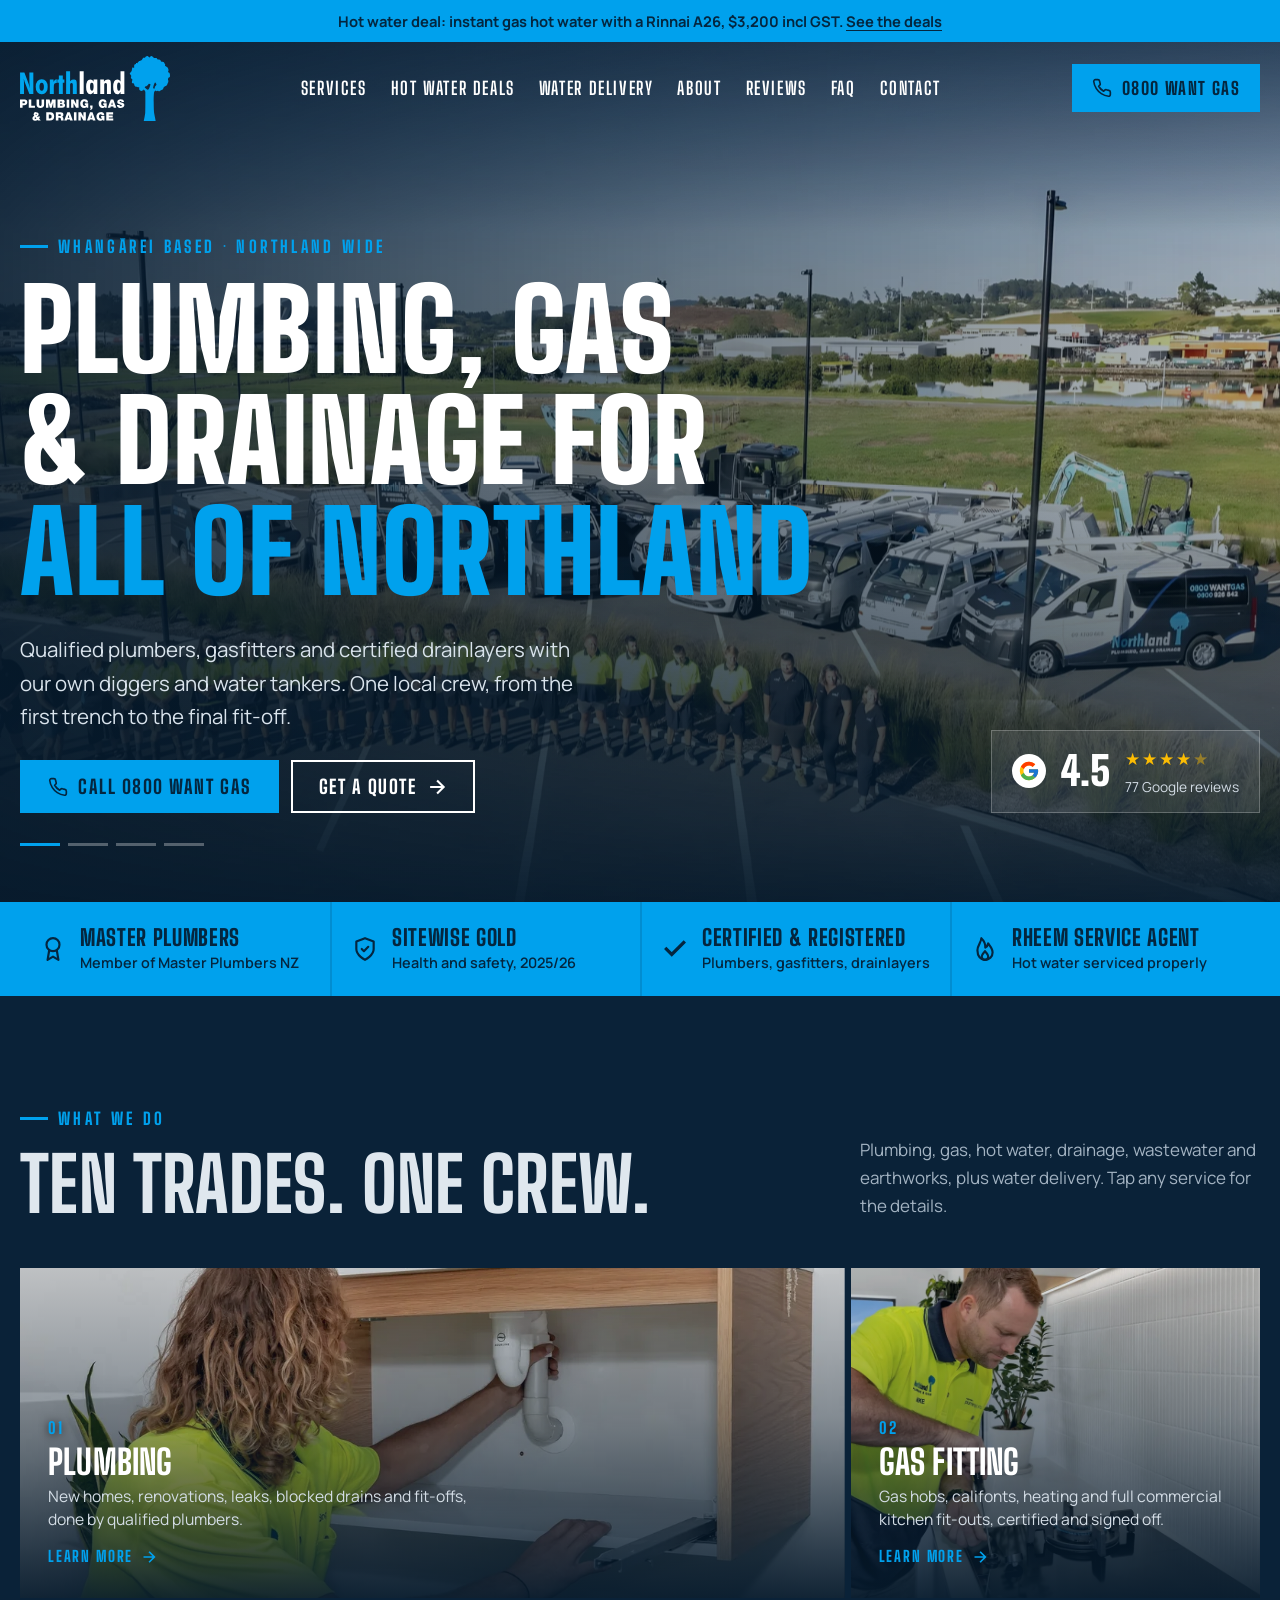
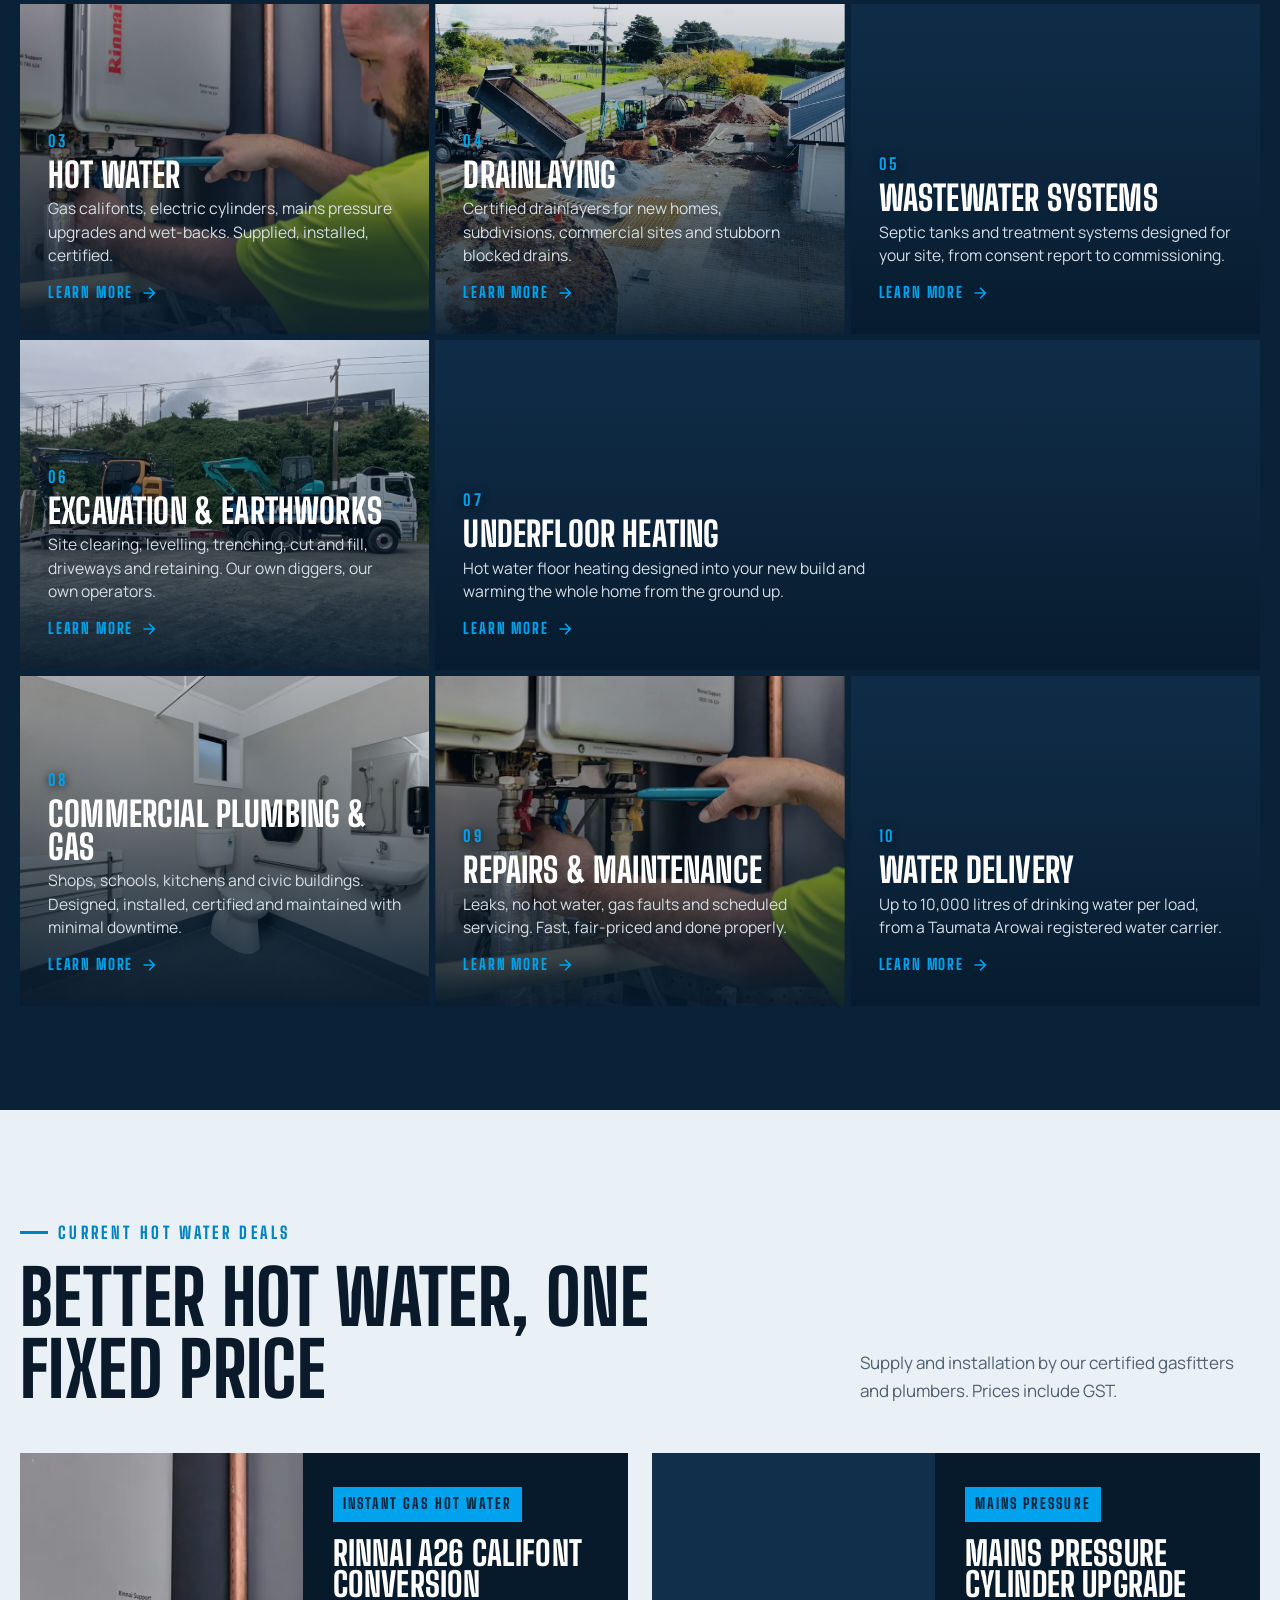
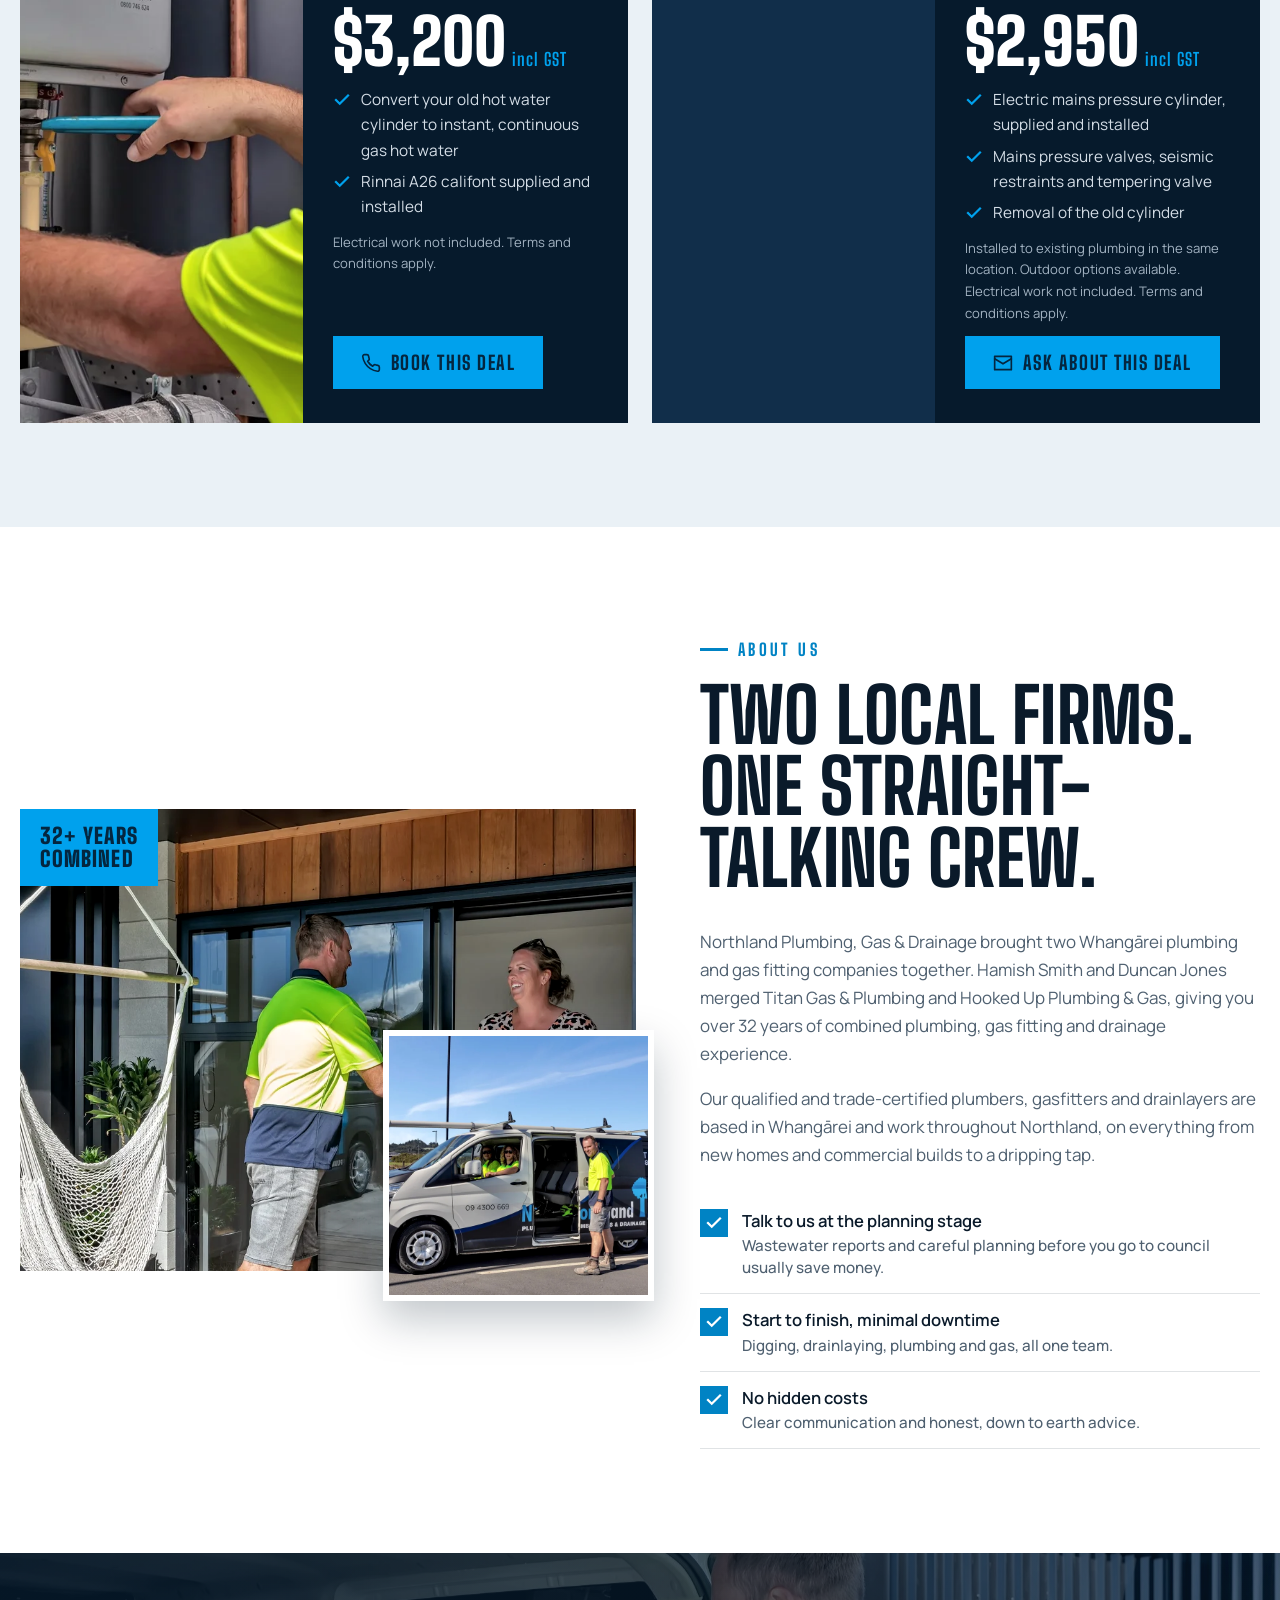
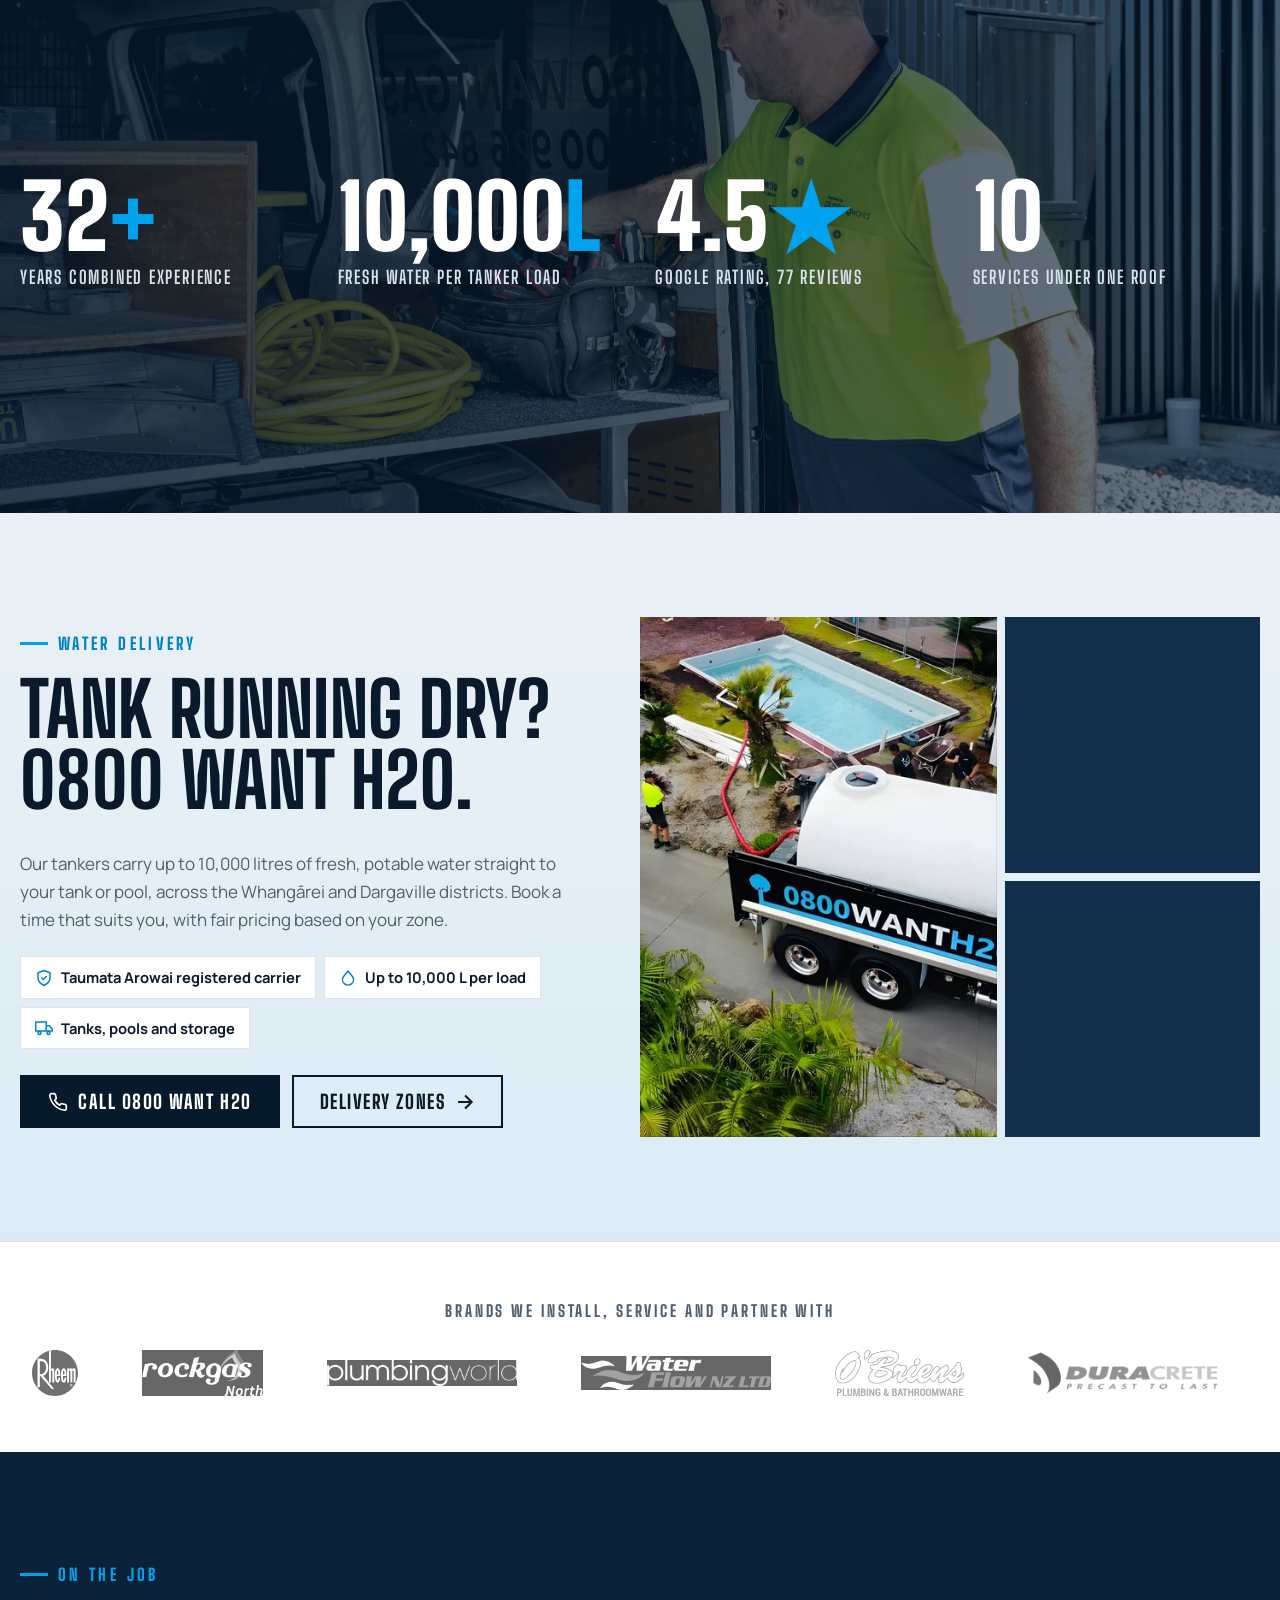
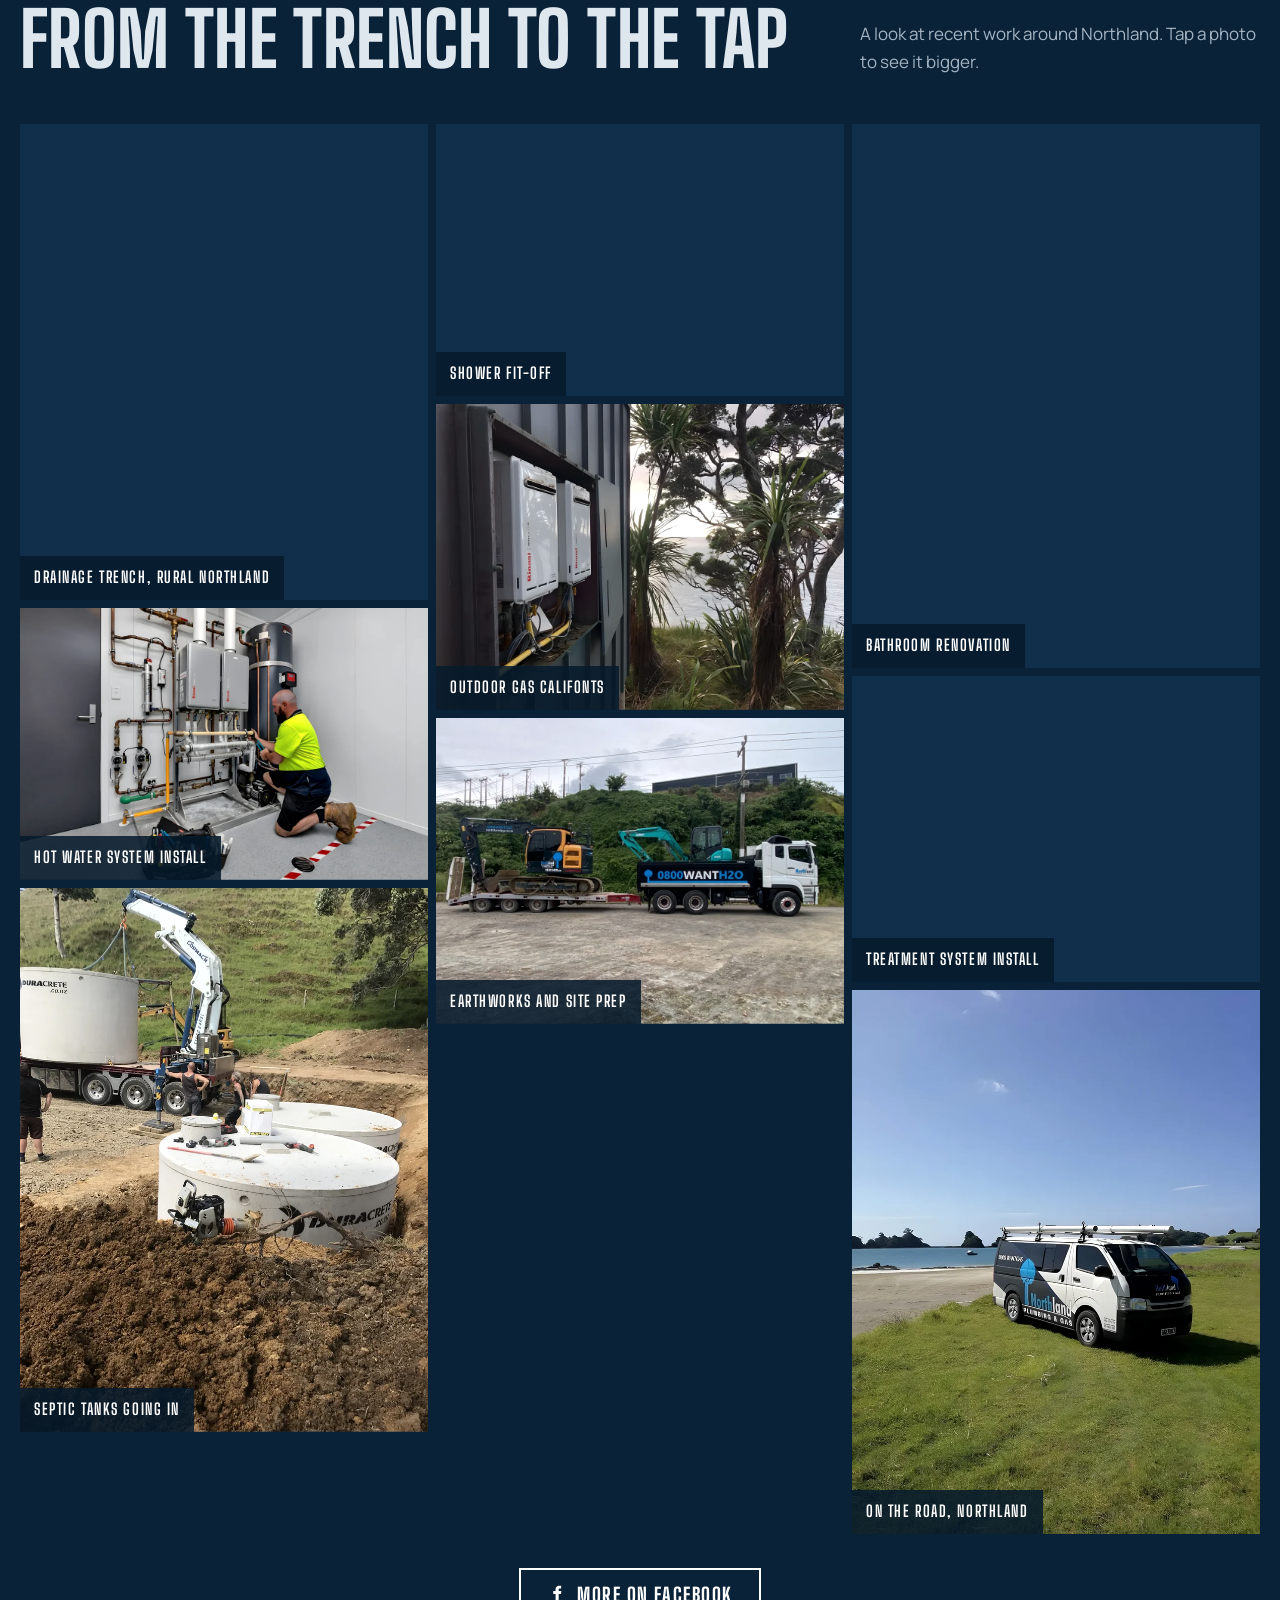
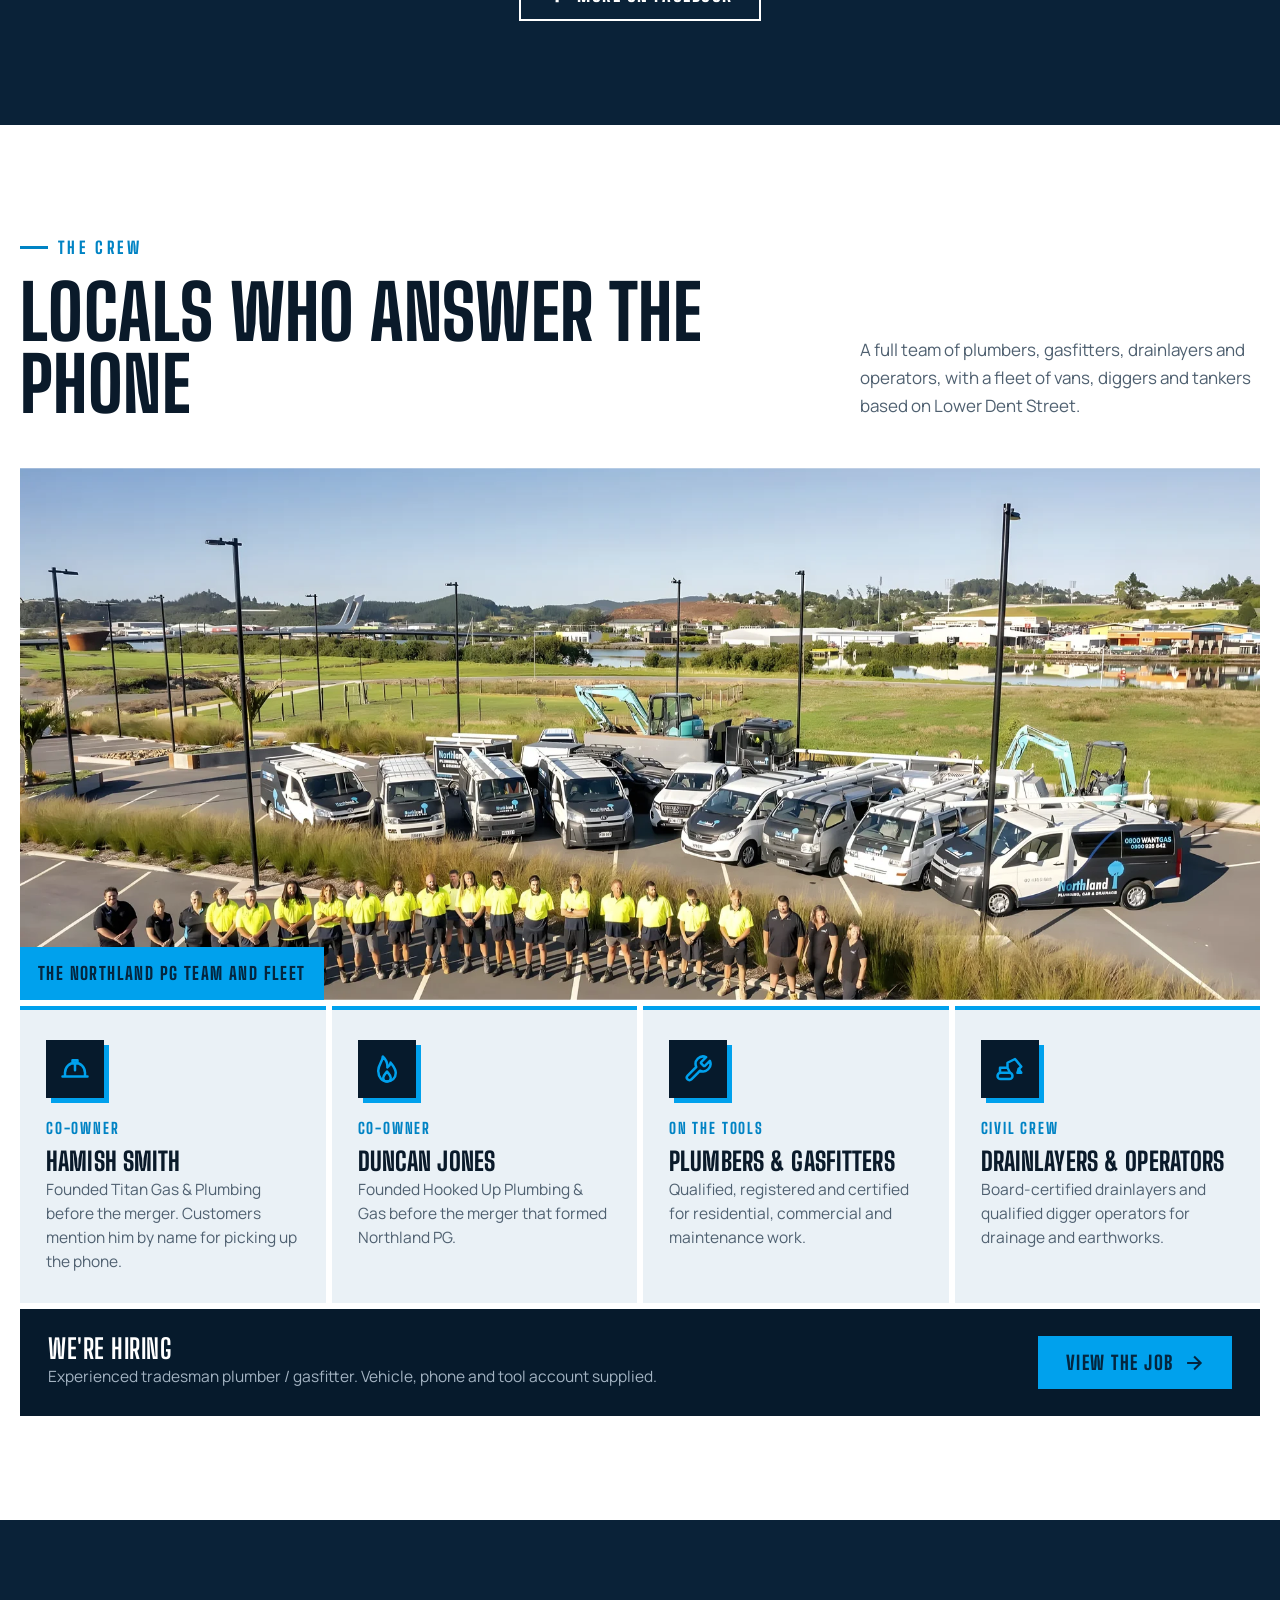
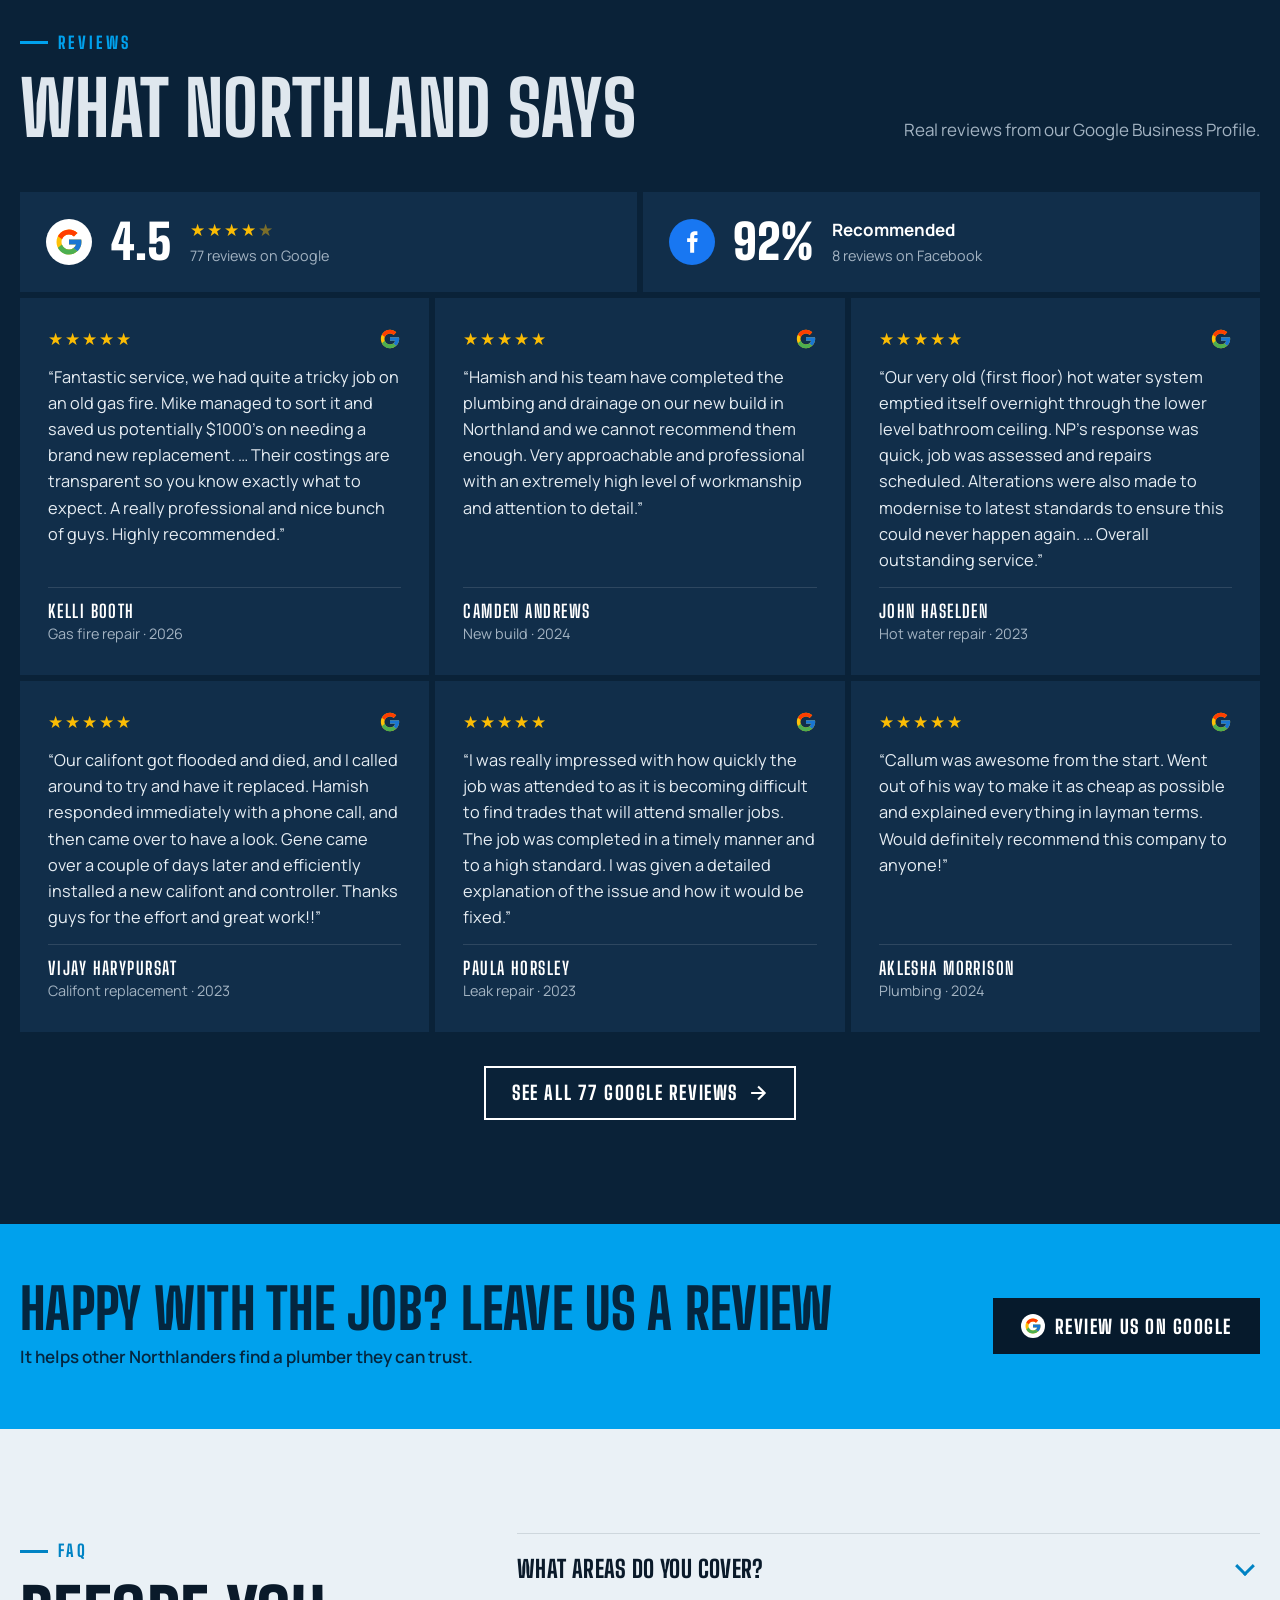
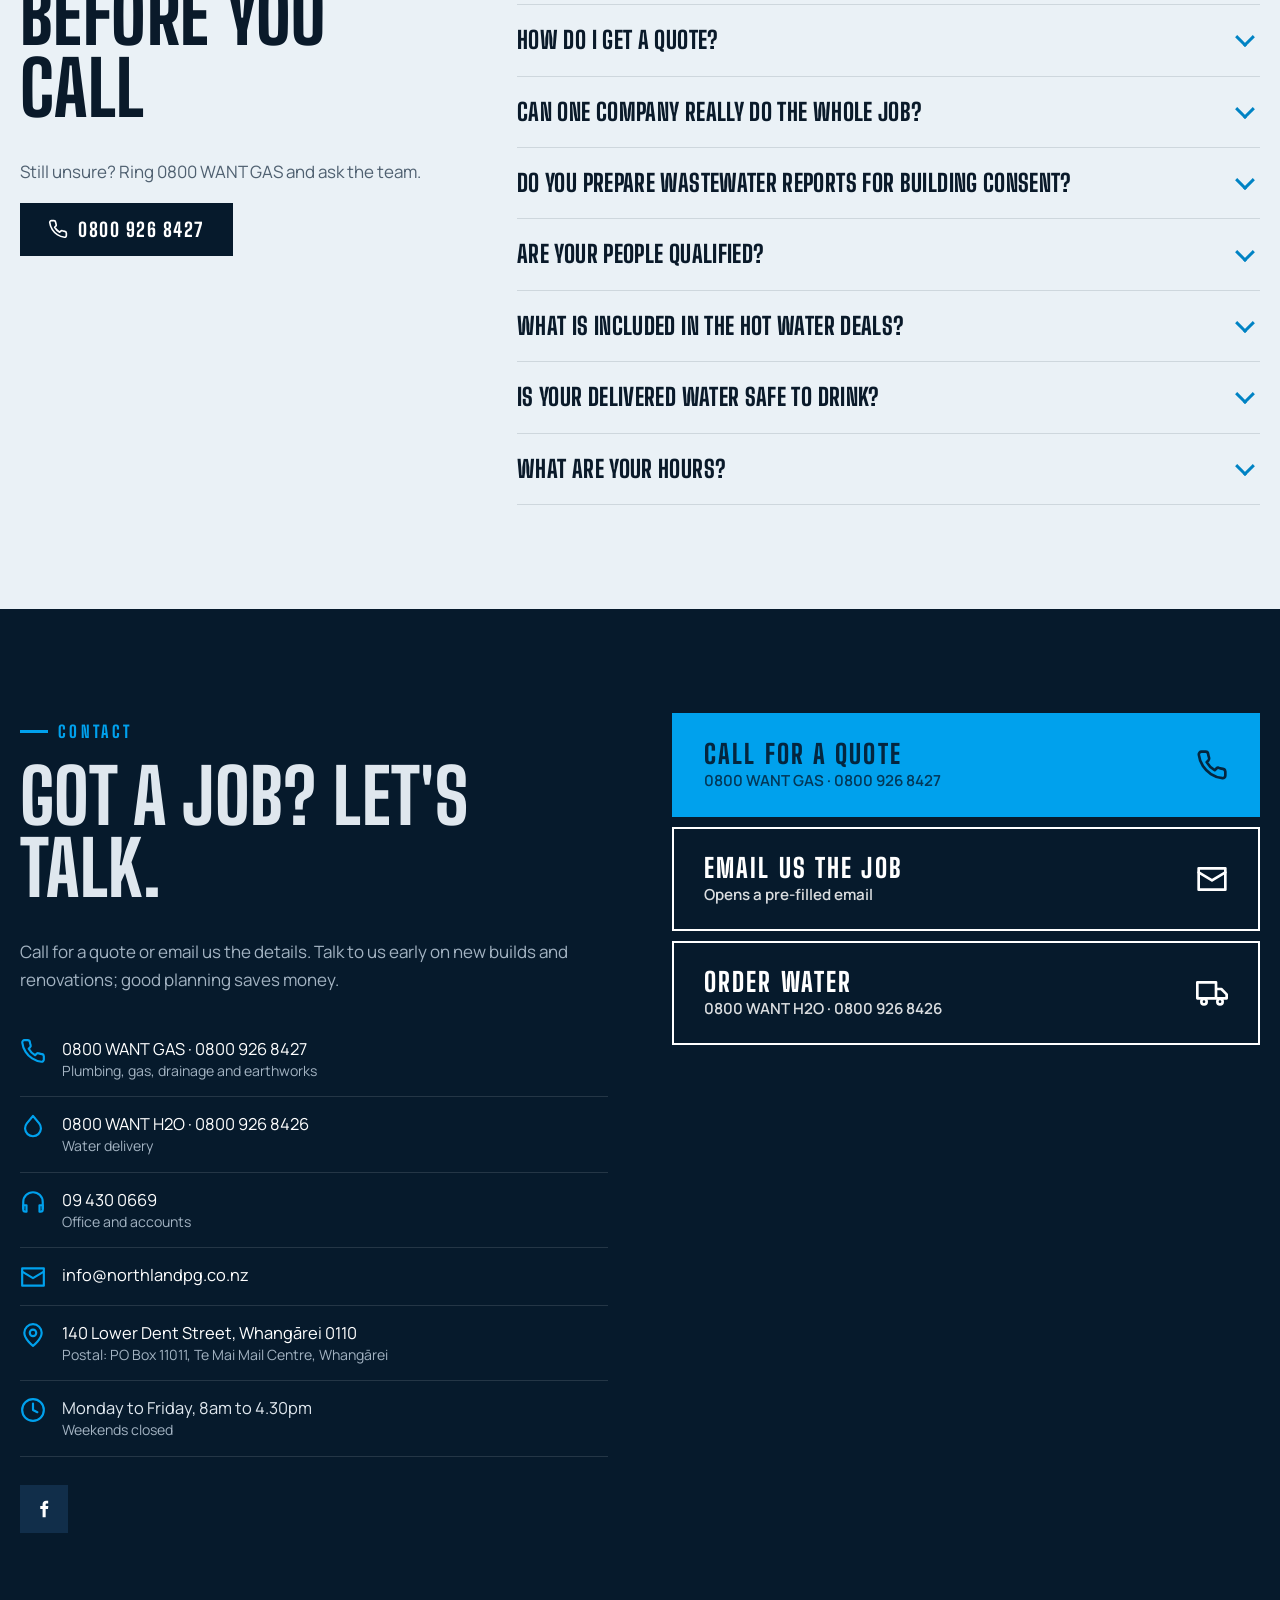
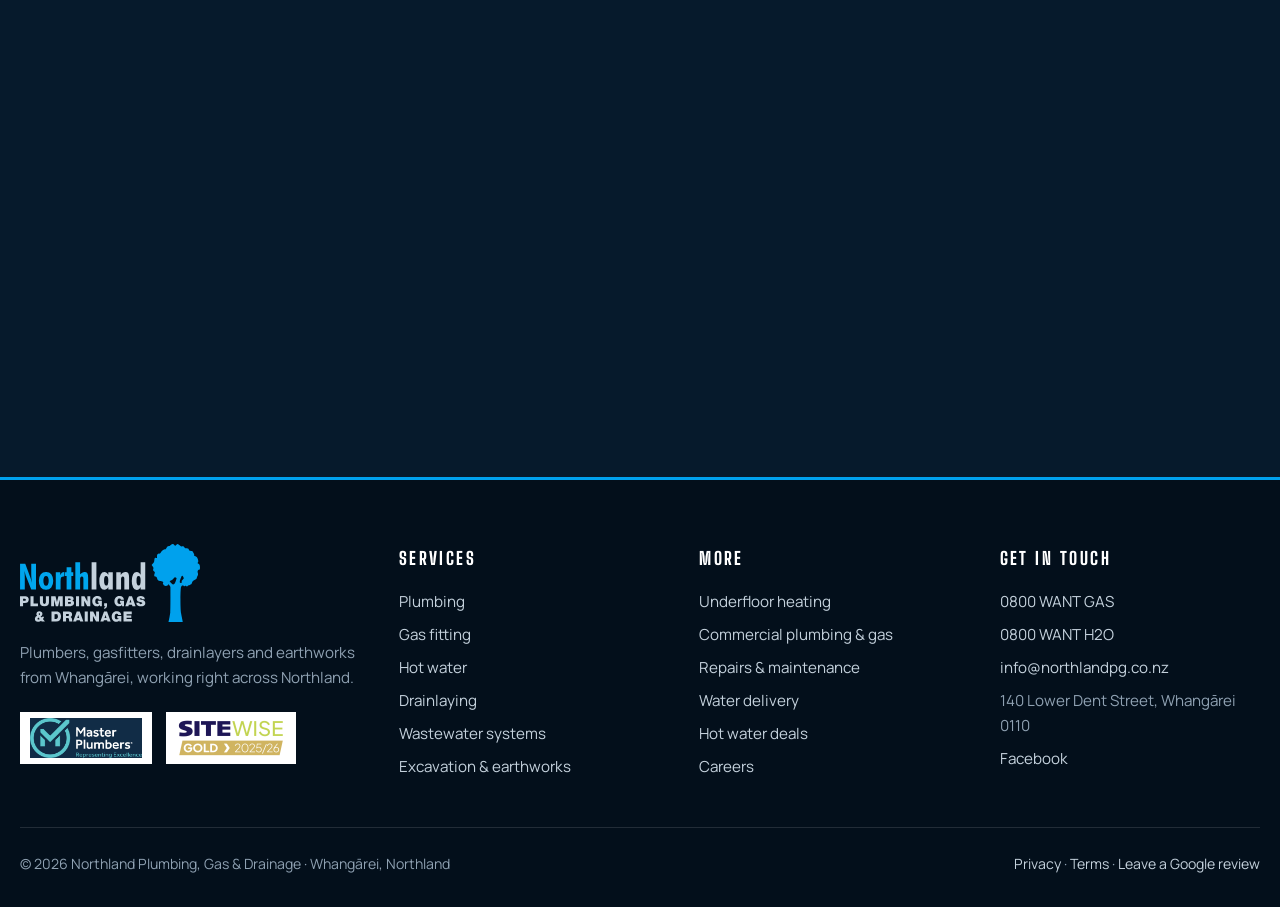
==== index.html @ c63dddb0 "Add Northland Plumbing, Gas & Drainage demo site One-page homepage plus a page per service, using th" ====
<!DOCTYPE html>
<html lang="en-NZ">
<head>
<meta charset="utf-8">
<meta name="viewport" content="width=device-width, initial-scale=1, viewport-fit=cover">
<title>Northland Plumbing, Gas &amp; Drainage | Plumbers, Gasfitters &amp; Drainlayers, Whangārei</title>
<meta name="description" content="Whangārei plumbers, gasfitters and certified drainlayers with our own diggers and water tankers. Plumbing, gas, hot water, wastewater, earthworks and water delivery across Northland. Call 0800 WANT GAS.">
<link rel="canonical" href="https://northland-plumbing-gas-drainage-demo.vercel.app/">
<meta name="theme-color" content="#061a2c">
<meta property="og:type" content="website">
<meta property="og:site_name" content="Northland Plumbing, Gas &amp; Drainage">
<meta property="og:title" content="Northland Plumbing, Gas &amp; Drainage | Plumbers, Gasfitters &amp; Drainlayers, Whangārei">
<meta property="og:description" content="Whangārei plumbers, gasfitters and certified drainlayers with our own diggers and water tankers. Plumbing, gas, hot water, wastewater, earthworks and water delivery across Northland. Call 0800 WANT GAS.">
<meta property="og:url" content="https://northland-plumbing-gas-drainage-demo.vercel.app/">
<meta property="og:image" content="https://northland-plumbing-gas-drainage-demo.vercel.app/img/og-image.jpg">
<meta property="og:image:width" content="1200">
<meta property="og:image:height" content="630">
<meta name="twitter:card" content="summary_large_image">
<link rel="icon" href="favicon.svg" type="image/svg+xml">
<link rel="apple-touch-icon" href="img/apple-touch-icon.png">
<link rel="preconnect" href="https://fonts.googleapis.com">
<link rel="preconnect" href="https://fonts.gstatic.com" crossorigin>
<link href="https://fonts.googleapis.com/css2?family=Big+Shoulders+Display:wght@700;800;900&family=Manrope:wght@400;500;600;700;800&display=swap" rel="stylesheet">
<link rel="stylesheet" href="styles.css">
<script>document.documentElement.classList.add('js')</script>
<script type="application/ld+json">{"@context": "https://schema.org", "@type": "Plumber", "name": "Northland Plumbing, Gas & Drainage", "url": "https://northland-plumbing-gas-drainage-demo.vercel.app/", "telephone": "+64 800 926 8427", "email": "info@northlandpg.co.nz", "image": "https://northland-plumbing-gas-drainage-demo.vercel.app/img/og-image.jpg", "logo": "https://northland-plumbing-gas-drainage-demo.vercel.app/favicon.svg", "address": {"@type": "PostalAddress", "streetAddress": "140 Lower Dent Street", "addressLocality": "Whangārei", "postalCode": "0110", "addressRegion": "Northland", "addressCountry": "NZ"}, "geo": {"@type": "GeoCoordinates", "latitude": -35.7273589, "longitude": 174.3290948}, "openingHoursSpecification": [{"@type": "OpeningHoursSpecification", "dayOfWeek": ["Monday", "Tuesday", "Wednesday", "Thursday", "Friday"], "opens": "08:00", "closes": "16:30"}], "areaServed": "Northland, New Zealand", "sameAs": ["https://www.facebook.com/NorthlandPG/"], "hasOfferCatalog": {"@type": "OfferCatalog", "name": "Services", "itemListElement": [{"@type": "Offer", "itemOffered": {"@type": "Service", "name": "Plumbing"}}, {"@type": "Offer", "itemOffered": {"@type": "Service", "name": "Gas fitting"}}, {"@type": "Offer", "itemOffered": {"@type": "Service", "name": "Hot water"}}, {"@type": "Offer", "itemOffered": {"@type": "Service", "name": "Drainlaying"}}, {"@type": "Offer", "itemOffered": {"@type": "Service", "name": "Wastewater systems"}}, {"@type": "Offer", "itemOffered": {"@type": "Service", "name": "Excavation & earthworks"}}, {"@type": "Offer", "itemOffered": {"@type": "Service", "name": "Underfloor heating"}}, {"@type": "Offer", "itemOffered": {"@type": "Service", "name": "Commercial plumbing & gas"}}, {"@type": "Offer", "itemOffered": {"@type": "Service", "name": "Repairs & maintenance"}}, {"@type": "Offer", "itemOffered": {"@type": "Service", "name": "Water delivery"}}]}}</script>
<script type="application/ld+json">{"@context": "https://schema.org", "@type": "FAQPage", "mainEntity": [{"@type": "Question", "name": "What areas do you cover?", "acceptedAnswer": {"@type": "Answer", "text": "We are based at 140 Lower Dent Street in Whangārei and work right across Northland. Water delivery runs in set zones around Whangārei and Dargaville; see the delivery maps."}}, {"@type": "Question", "name": "How do I get a quote?", "acceptedAnswer": {"@type": "Answer", "text": "Call 0800 WANT GAS (0800 926 8427) or email info@northlandpg.co.nz with the address and what you need done. For new builds and renovations, get in touch at the planning stage; we can usually save you money with good planning early."}}, {"@type": "Question", "name": "Can one company really do the whole job?", "acceptedAnswer": {"@type": "Answer", "text": "Yes. We do the earthworks, drainlaying, wastewater, plumbing, gas and hot water, so a new build or rural section can go from first trench to final fit-off with one team and one point of contact."}}, {"@type": "Question", "name": "Do you prepare wastewater reports for building consent?", "acceptedAnswer": {"@type": "Answer", "text": "Yes. Wastewater reports are often required with a building consent application for rural sites. Talk to us before you submit plans to council."}}, {"@type": "Question", "name": "Are your people qualified?", "acceptedAnswer": {"@type": "Answer", "text": "Our plumbers, gasfitters and drainlayers are qualified and registered, our drainlayers are certified by the Plumbers, Gasfitters and Drainlayers Board, and gas work is certified and signed off. We are Master Plumbers members and hold Sitewise Gold for 2025/26."}}, {"@type": "Question", "name": "What is included in the hot water deals?", "acceptedAnswer": {"@type": "Answer", "text": "The Rinnai A26 conversion ($3,200 incl GST) replaces your old cylinder with instant gas hot water. The mains pressure upgrade ($2,950 incl GST) supplies and installs an electric mains pressure cylinder with valves, seismic restraints, tempering valve and removal of the old cylinder, connected to existing plumbing in the same location. Electrical work is not included and terms apply."}}, {"@type": "Question", "name": "Is your delivered water safe to drink?", "acceptedAnswer": {"@type": "Answer", "text": "Yes. We are a Taumata Arowai registered water carrier and deliver clean, potable water, up to 10,000 litres per load."}}, {"@type": "Question", "name": "What are your hours?", "acceptedAnswer": {"@type": "Answer", "text": "Our office is open Monday to Friday, 8am to 4.30pm. Call 0800 WANT GAS to book a job, or 0800 WANT H2O for water delivery."}}]}</script>
</head>
<body>
<a class="skip" href="#main">Skip to content</a>
<svg width="0" height="0" style="position:absolute" aria-hidden="true">
  <symbol id="i-phone" viewBox="0 0 24 24" fill="none" stroke="currentColor" stroke-width="2" stroke-linecap="round" stroke-linejoin="round"><path d="M22 16.9v3a2 2 0 0 1-2.2 2 19.8 19.8 0 0 1-8.6-3.1 19.5 19.5 0 0 1-6-6A19.8 19.8 0 0 1 2.1 4.2 2 2 0 0 1 4.1 2h3a2 2 0 0 1 2 1.7c.1 1 .4 1.9.7 2.8a2 2 0 0 1-.5 2.1L8 9.9a16 16 0 0 0 6 6l1.3-1.3a2 2 0 0 1 2.1-.4c.9.3 1.8.6 2.8.7a2 2 0 0 1 1.7 2z"/></symbol>
  <symbol id="i-mail" viewBox="0 0 24 24" fill="none" stroke="currentColor" stroke-width="2" stroke-linecap="round" stroke-linejoin="round"><rect x="2" y="4" width="20" height="16"/><path d="m22 7-10 6L2 7"/></symbol>
  <symbol id="i-pin" viewBox="0 0 24 24" fill="none" stroke="currentColor" stroke-width="2" stroke-linecap="round" stroke-linejoin="round"><path d="M20 10c0 6-8 12-8 12s-8-6-8-12a8 8 0 0 1 16 0z"/><circle cx="12" cy="10" r="3"/></symbol>
  <symbol id="i-clock" viewBox="0 0 24 24" fill="none" stroke="currentColor" stroke-width="2" stroke-linecap="round" stroke-linejoin="round"><circle cx="12" cy="12" r="10"/><path d="M12 6v6l4 2"/></symbol>
  <symbol id="i-check" viewBox="0 0 24 24" fill="none" stroke="currentColor" stroke-width="3" stroke-linecap="square"><path d="M20 6 9 17l-5-5"/></symbol>
  <symbol id="i-arrow" viewBox="0 0 24 24" fill="none" stroke="currentColor" stroke-width="2.5" stroke-linecap="square"><path d="M5 12h14M13 5l7 7-7 7"/></symbol>
  <symbol id="i-flame" viewBox="0 0 24 24" fill="none" stroke="currentColor" stroke-width="2" stroke-linecap="round" stroke-linejoin="round"><path d="M12 22c4 0 7-2.7 7-6.8 0-3.6-2.4-5.9-4.1-8.3-.4 2-1.4 3.2-2.6 3.8C12.6 7.2 11 4.3 8.6 2c.2 3.4-3.6 6.6-3.6 11.2C5 18.6 8 22 12 22z"/><path d="M12 22c-1.7 0-3-1.3-3-3.1 0-1.9 1.6-3 3-4.9 1.4 1.9 3 3 3 4.9 0 1.8-1.3 3.1-3 3.1z"/></symbol>
  <symbol id="i-drop" viewBox="0 0 24 24" fill="none" stroke="currentColor" stroke-width="2" stroke-linecap="round" stroke-linejoin="round"><path d="M12 2.7 6.3 9.6a7.3 7.3 0 1 0 11.4 0z"/></symbol>
  <symbol id="i-shield" viewBox="0 0 24 24" fill="none" stroke="currentColor" stroke-width="2" stroke-linecap="round" stroke-linejoin="round"><path d="M12 22s8-4 8-10V5l-8-3-8 3v7c0 6 8 10 8 10z"/><path d="m9 12 2 2 4-4"/></symbol>
  <symbol id="i-award" viewBox="0 0 24 24" fill="none" stroke="currentColor" stroke-width="2" stroke-linecap="round" stroke-linejoin="round"><circle cx="12" cy="8" r="6"/><path d="M15.5 13.2 17 22l-5-3-5 3 1.5-8.8"/></symbol>
  <symbol id="i-truck" viewBox="0 0 24 24" fill="none" stroke="currentColor" stroke-width="2" stroke-linecap="round" stroke-linejoin="round"><path d="M1 4h14v12H1zM15 9h4l4 4v3h-8z"/><circle cx="6" cy="18.5" r="2"/><circle cx="18" cy="18.5" r="2"/></symbol>
  <symbol id="i-wrench" viewBox="0 0 24 24" fill="none" stroke="currentColor" stroke-width="2" stroke-linecap="round" stroke-linejoin="round"><path d="M14.7 6.3a1 1 0 0 0 0 1.4l1.6 1.6a1 1 0 0 0 1.4 0l3.8-3.8a6 6 0 0 1-7.9 7.9l-6.9 6.9a2.1 2.1 0 0 1-3-3l6.9-6.9a6 6 0 0 1 7.9-7.9z"/></symbol>
  <symbol id="i-hat" viewBox="0 0 24 24" fill="none" stroke="currentColor" stroke-width="2" stroke-linecap="round" stroke-linejoin="round"><path d="M2 18h20M4 18v-3a8 8 0 0 1 16 0v3M10 7V5h4v2M12 7v6"/></symbol>
  <symbol id="i-digger" viewBox="0 0 24 24" fill="none" stroke="currentColor" stroke-width="2" stroke-linecap="round" stroke-linejoin="round"><rect x="2" y="15" width="12" height="5" rx="2.5"/><path d="M4 15v-4h6l2 4M10 11V7l6-3 5 6-2 2"/><path d="m19 12-1 3h3z"/></symbol>
  <symbol id="i-headset" viewBox="0 0 24 24" fill="none" stroke="currentColor" stroke-width="2" stroke-linecap="round" stroke-linejoin="round"><path d="M3 18v-6a9 9 0 0 1 18 0v6"/><path d="M21 19a2 2 0 0 1-2 2h-1v-6h3zM3 19a2 2 0 0 0 2 2h1v-6H3z"/></symbol>
  <symbol id="i-star" viewBox="0 0 24 24" fill="currentColor"><path d="m12 2 3.1 6.3 6.9 1-5 4.9 1.2 6.8L12 17.8 5.8 21l1.2-6.8-5-4.9 6.9-1z"/></symbol>
  <symbol id="i-fb" viewBox="0 0 24 24" fill="currentColor"><path d="M14 8.5V6.8c0-.8.2-1.3 1.4-1.3H17V2.2c-.3 0-1.3-.1-2.5-.1-2.5 0-4.2 1.5-4.2 4.3v2.1H7.5V12h2.8v10H14V12h2.8l.4-3.5z"/></symbol>
  <symbol id="i-g" viewBox="0 0 48 48"><path fill="#FFC107" d="M43.6 20.1H42V20H24v8h11.3C33.7 32.7 29.2 36 24 36c-6.6 0-12-5.4-12-12s5.4-12 12-12c3.1 0 5.8 1.2 7.9 3.1l5.7-5.7C34 6.1 29.3 4 24 4 12.9 4 4 12.9 4 24s8.9 20 20 20 20-8.9 20-20c0-1.3-.1-2.6-.4-3.9z"/><path fill="#FF3D00" d="m6.3 14.7 6.6 4.8C14.7 15.1 19 12 24 12c3.1 0 5.8 1.2 7.9 3.1l5.7-5.7C34 6.1 29.3 4 24 4 16.3 4 9.7 8.3 6.3 14.7z"/><path fill="#4CAF50" d="M24 44c5.2 0 9.9-2 13.4-5.2l-6.2-5.2A11.9 11.9 0 0 1 24 36c-5.2 0-9.6-3.3-11.3-8l-6.5 5C9.5 39.6 16.2 44 24 44z"/><path fill="#1976D2" d="M43.6 20.1H42V20H24v8h11.3a12 12 0 0 1-4.1 5.6l6.2 5.2C36.9 39.2 44 34 44 24c0-1.3-.1-2.6-.4-3.9z"/></symbol>
  <symbol id="i-logo" viewBox="0 0 177.017 76.773"><path fill="currentColor" d="M123.169 17.93h-4.536v12.261a5.92 5.92 0 0 0-1.654-1.94 3.4 3.4 0 0 0-2-.64 4.107 4.107 0 0 0-3.723 2.26 12.912 12.912 0 0 0-1.316 6.433 13.545 13.545 0 0 0 1.282 6.52 3.975 3.975 0 0 0 3.619 2.294 3.552 3.552 0 0 0 2.174-.7 5.538 5.538 0 0 0 1.619-2.122v2.477h4.537Zm-5 21.864a1.568 1.568 0 0 1-1.515 1.117 1.663 1.663 0 0 1-1.55-1.212 9.908 9.908 0 0 1-.511-3.653 9.9 9.9 0 0 1 .459-3.55 1.543 1.543 0 0 1 1.481-1.093 1.661 1.661 0 0 1 1.6 1.082 9.144 9.144 0 0 1 .493 3.524 10.976 10.976 0 0 1-.459 3.784m-10.885 4.979v-11.6q0-3.308-.779-4.434a3.136 3.136 0 0 0-2.771-1.125 4.954 4.954 0 0 0-2.606.692 6.523 6.523 0 0 0-2.07 2.113v-2.634h-4.364v16.989h4.693V34.694a4.175 4.175 0 0 1 .4-2.113 1.412 1.412 0 0 1 1.3-.64 1.285 1.285 0 0 1 1.177.545 4.038 4.038 0 0 1 .347 2v10.287ZM91.253 27.784h-4.4v2.6a6.607 6.607 0 0 0-1.741-2.1 3.4 3.4 0 0 0-2.052-.675 4.11 4.11 0 0 0-3.715 2.269 12.85 12.85 0 0 0-1.325 6.425 13.343 13.343 0 0 0 1.29 6.529 4.067 4.067 0 0 0 3.715 2.251 3.492 3.492 0 0 0 2.122-.71 6.153 6.153 0 0 0 1.706-2.113v2.512h4.4Zm-4.901 11.933a1.681 1.681 0 0 1-1.611 1.16 1.662 1.662 0 0 1-1.55-1.2 9.775 9.775 0 0 1-.511-3.628 9.776 9.776 0 0 1 .459-3.524 1.542 1.542 0 0 1 1.481-1.083 1.781 1.781 0 0 1 1.689 1.126 8.275 8.275 0 0 1 .546 3.446 10.011 10.011 0 0 1-.5 3.706M75.133 17.93h-4.7v26.842h4.7Z"/> <path d="M67.008 44.772v-11.6q0-3.343-.779-4.451a3.157 3.157 0 0 0-2.771-1.108 5.032 5.032 0 0 0-2.329.546 6.558 6.558 0 0 0-2.017 1.689V17.93h-4.694v26.842h4.693V34.693a4.187 4.187 0 0 1 .4-2.113 1.412 1.412 0 0 1 1.3-.64 1.286 1.286 0 0 1 1.177.546 4.045 4.045 0 0 1 .347 2v10.286Zm-16.487 0V31.438h1.849v-3.654h-1.848v-4.9h-4.676v4.9h-1.853v3.654h1.853v13.334Zm-10.633 0v-7.983q0-3.1.667-3.974a3.015 3.015 0 0 1 2.52-.874h.312v-4.469a3.471 3.471 0 0 0-2.3.84 5.61 5.61 0 0 0-1.527 2.485v-3.013h-4.365v16.988Zm-9.125-14.919a6.291 6.291 0 0 0-5.161-2.381 6.273 6.273 0 0 0-5.152 2.373 9.911 9.911 0 0 0-1.913 6.407 10.007 10.007 0 0 0 1.913 6.451 6.263 6.263 0 0 0 5.152 2.381 6.288 6.288 0 0 0 5.152-2.39 9.958 9.958 0 0 0 1.931-6.443 9.891 9.891 0 0 0-1.922-6.4m-7.083 9.9a7.46 7.46 0 0 1-.675-3.533 7.418 7.418 0 0 1 .675-3.516 2.121 2.121 0 0 1 3.853.009 7.347 7.347 0 0 1 .684 3.507 7.4 7.4 0 0 1-.684 3.524 2.121 2.121 0 0 1-3.853.009M4.699 44.772V34.139q0-2.563-.086-4.407t-.26-3.315l.433 1.628q.589 2.269.727 2.58l5.542 14.149h4.676V19.488h-4.676v9.715q0 1.94.19 4.183t.589 4.926q-.52-1.835-.926-3.195t-.633-2.017L5.17 19.488H.058v25.284Z" fill="#00a6ee"/> <path d="M160.202 34.99c-.746.746-1.424 1.221-1.152 2.238.046.173.116.426.2.7-.6.311-1.793.785-2.095-.2-.337-1.1 1.183-4.761 1.716-5.992a1.941 1.941 0 0 1 .521-.414c.678-.339 1.221 1.288 1.56 1.9s0 1.017-.746 1.763m-6.306-1.627c.046.037.076.055.117.085-.148.678-1.244 5.757-2.822 6.261-1.238.4-3.084-2.036-4.1-2.943.279-.209.733-.354.917-.721.407-.814.938-.172 1.48-.646a9.226 9.226 0 0 0 2.1-2.17c.542-.949 1.29-.679 2.305.135m22.784-12.816c-.407-1.492-1.9-1.085-1.967-1.7s.746-1.22.611-2.1a7.3 7.3 0 0 0-.882-2.984c-.678-1.152-2.305-1.7-3.029-2.1s.316-1.627-.294-2.1-.678-1.763-1.289-2.305-2.576-.339-3.323-.882-.135-1.017-.881-1.7-2.238-.474-2.984-.542-.882-1.288-1.7-1.7-1.7.136-2.373.068S156.065 0 155.111 0s-1.627 1.357-2.236 1.627-1.353-1.288-2.506-1.559-2.305 1.289-2.916 1.763-1.492.2-2.373.678-.814 1.7-1.7 2.373-2.17.61-2.713.949a11.525 11.525 0 0 0-2.527 2.916c-.561 1.017-2.219.2-2.965 1.289s-.407 3.187-.407 3.677-1.9-.761-2.305.188-.271 2.305-.61 3.526-1.966 2.238-2.238 3.051 1.085 1.492 1.492 2.645-.271 1.627-.271 2.441 1.085 1.152 1.627 1.966-.746 2.509-.407 3.8.814.271 1.7.949.61.271 1.356 2.509 4.069 1.56 5.483 2.441-1.075.067.417 2.712c.731 1.931 3.391 1.15 3.391 1.15.949-1.356 1.618-.016 1.278-.762-.248-.546.093-.515.428-.74 2.148 2.112 1.82 3.4 1.82 3.4s.11 21.035-.161 24.29a85.833 85.833 0 0 1-1.737 9.344l14.1.148s-.725-3.783-1.674-8.53-.814-24.972 0-26.192a2.708 2.708 0 0 1 1.873-1.376c.291.48.61.824.954.824 1.085 0 .949-1.017 2.034-.135s1.967-.271 2.509-.679 1.627-.678 2.577-1.22.475-1.424 1.289-2.509 2.1-1.492 3.255-2.17.814-1.967 1.492-2.984a3.928 3.928 0 0 0 .474-3.255 2.824 2.824 0 0 1 .2-2.712c.61-1.153 1.56-.271 1.763-1.085a10.18 10.18 0 0 0-.2-4.2" fill="#00a1ed"/> <path fill="currentColor" d="M114.392 57.813c.027 3.124 3.193 3.522 4.3 3.522 2.179 0 4.523-.822 4.523-3.371 0-1.8-1.37-2.44-2.755-2.823s-2.782-.534-2.836-1.233c0-.548.671-.658 1.083-.658a1.566 1.566 0 0 1 .891.246.75.75 0 0 1 .356.781h2.85c-.082-2.385-1.96-3.194-4.084-3.194-2.015 0-3.947.973-3.947 3.234 0 1.973 1.768 2.4 3.317 2.837 1.685.48 2.11.617 2.11 1.123 0 .727-.754.891-1.247.891a1.391 1.391 0 0 1-1.439-.712 1.812 1.812 0 0 1-.109-.644Zm-10.826 3.289h3.029l.439-1.4h3.111l.411 1.4h3.125l-3.563-9.785h-2.948Zm4.125-3.495.945-3.015h.028l.877 3.015Zm-7.291 3.495h1.905v-5.385h-4v2.1h1.33a1.5 1.5 0 0 1-1.563 1.083 2.239 2.239 0 0 1-2.206-2.522c0-.671-.069-2.85 2-2.85a1.432 1.432 0 0 1 1.426 1.22h2.891a4.222 4.222 0 0 0-4.509-3.659c-2.207 0-4.824 1.494-4.824 5.222 0 2.782 1.782 5.03 4.673 5.03a3.427 3.427 0 0 0 2.777-1.239Zm-17.651 0h1.22a1.366 1.366 0 0 1-1.22 1.288v1.193a3.542 3.542 0 0 0 1.179-.165A2.737 2.737 0 0 0 85.6 60.54v-2.151h-2.85Zm-4.139 0h1.905v-5.385h-4v2.1h1.33a1.5 1.5 0 0 1-1.563 1.083 2.239 2.239 0 0 1-2.206-2.522c0-.671-.069-2.85 2-2.85a1.432 1.432 0 0 1 1.426 1.22h2.891a4.222 4.222 0 0 0-4.509-3.659c-2.207 0-4.824 1.494-4.824 5.222 0 2.782 1.782 5.03 4.673 5.03a3.427 3.427 0 0 0 2.782-1.233Zm-18.309 0h2.85v-5.345h.028l3 5.345h2.933v-9.785h-2.85v5.235h-.028l-2.85-5.235H60.3Zm-5.235 0h3.014v-9.785h-3.015Zm-7.8-7.455h1.59c.617 0 1.028.178 1.028.671 0 .631-.4.808-1.028.808h-1.59Zm-3.014 7.455H49.8c1.727 0 3.426-1.014 3.426-2.974a2.387 2.387 0 0 0-1.7-2.439 2.015 2.015 0 0 0 1.206-1.919c0-1-.548-2.453-3.125-2.453h-5.355Zm3.015-4.15h1.892c.712 0 1.055.315 1.055.891 0 .754-.548.932-1.178.932h-1.769Zm-16.624 4.15h2.851v-6.276h.027l1.7 6.277h2.248l1.7-6.277h.027v6.276h2.851v-9.785h-4.29l-1.4 5.756h-.028l-1.4-5.756h-4.29Zm-2.165-9.785h-3.015v5.335c0 1 0 2.247-1.425 2.247-1.467 0-1.467-1.247-1.467-2.247v-5.335h-3.015v6c0 2.714 1.481 4.016 4.468 4.016s4.454-1.3 4.454-4.016Zm-18.172 9.785h7.346v-2.507h-4.331v-7.278h-3.015Zm-7.291-7.277h1.343c.741 0 1.426.055 1.426.945 0 .987-.822 1.042-1.6 1.042H3.015ZM0 61.102h3.015v-2.96H4.8c2.247 0 3.837-1.11 3.837-3.481a3.318 3.318 0 0 0-3.591-3.344H0Z"/> <path fill="currentColor" d="M101.804 76.268h8.251v-2.507h-5.235v-1.22h4.619v-2.33h-4.619v-1.22h5.085v-2.508h-8.1Zm-4.057 0h1.905v-5.386h-4v2.1h1.33a1.5 1.5 0 0 1-1.563 1.083 2.239 2.239 0 0 1-2.206-2.522c0-.671-.069-2.85 2-2.85a1.432 1.432 0 0 1 1.426 1.22h2.887a4.223 4.223 0 0 0-4.509-3.659c-2.207 0-4.824 1.494-4.824 5.222 0 2.782 1.782 5.03 4.673 5.03a3.427 3.427 0 0 0 2.782-1.233Zm-18.706 0h3.029l.438-1.4h3.111l.411 1.4h3.124l-3.563-9.785h-2.946Zm4.125-3.495.945-3.015h.027l.878 3.015Zm-14.281 3.495h2.851v-5.345h.027l3 5.345h2.933v-9.785h-2.849v5.235h-.027l-2.851-5.235h-3.084Zm-5.235 0h3.015v-9.785H63.65Zm-11.443 0h3.029l.438-1.4h3.111l.411 1.4h3.124l-3.563-9.785h-2.946Zm4.125-3.495.945-3.015h.028l.877 3.015ZM45.3 68.812h1.411c1.152 0 1.494.356 1.494.973 0 .877-.768.973-1.33.973H45.3Zm-3.015 7.455H45.3v-3.412h1.6c1.192 0 1.274.973 1.357 1.9a7.039 7.039 0 0 0 .246 1.508h3.023a6.44 6.44 0 0 1-.329-2.1 2.667 2.667 0 0 0-1.439-2.44 2.513 2.513 0 0 0 1.467-2.453c0-1.85-1.481-2.8-3.194-2.8h-5.746ZM33.98 68.99h.959a2.163 2.163 0 0 1 2.371 2.33c0 .918-.274 2.44-2.152 2.44H33.98Zm-3.015 7.277h4.361c3.412 0 5-1.9 5-4.906 0-2.467-1.152-4.879-4.413-4.879h-4.948Zm-9.662 0h3.207l-2-2.4a4.537 4.537 0 0 0 1.151-2.371h-2.262a1.769 1.769 0 0 1-.356.74l-.754-.932a3.07 3.07 0 0 0 1.8-2.522c0-1.74-1.316-2.535-3.138-2.535a2.724 2.724 0 0 0-2.906 2.535 2.643 2.643 0 0 0 .768 1.782 3.392 3.392 0 0 0-2.179 2.755 3.144 3.144 0 0 0 3.33 3.18 4.122 4.122 0 0 0 2.8-.918Zm-1.987-2.522a1.807 1.807 0 0 1-1.151.589.938.938 0 0 1-.932-.918c0-.493.548-.85.945-1.056Zm-.945-5a.7.7 0 0 1 .726-.671.649.649 0 0 1 .658.658 1.246 1.246 0 0 1-.781 1.014c-.246-.287-.6-.658-.6-1"/></symbol>
</svg>
<div class="ribbon"><span class="rl">Hot water deal: </span>instant gas hot water with a Rinnai A26, $3,200 incl GST. <a href="index.html#deals">See the deals</a></div>
<header class="nav" id="nav">
  <div class="wrap">
    <a href="#top" class="logo" aria-label="Northland Plumbing, Gas &amp; Drainage home"><svg viewBox="0 0 177.017 76.773" role="img" aria-label="Northland Plumbing, Gas &amp; Drainage"><use href="#i-logo"/></svg></a>
    <ul class="nav-links" id="navLinks">
      <li><a href="#services">Services</a></li><li><a href="#deals">Hot water deals</a></li><li><a href="#water">Water delivery</a></li><li><a href="#about">About</a></li><li><a href="#reviews">Reviews</a></li><li><a href="#faq">FAQ</a></li><li><a href="#contact">Contact</a></li>
    </ul>
    <div class="nav-right">
      <a class="btn btn-primary nav-call" href="tel:08009268427"><svg class="icon" aria-hidden="true"><use href="#i-phone"/></svg><span class="label">0800 WANT GAS</span></a>
      <button class="burger" id="burger" aria-label="Open menu" aria-expanded="false" aria-controls="navLinks">
        <svg viewBox="0 0 24 24" fill="none" stroke="currentColor" stroke-width="2.4" stroke-linecap="square"><path d="M3 6h18M3 12h18M3 18h18"/></svg>
      </button>
    </div>
  </div>
</header>

<main id="main">
<span id="top"></span>

<!-- HERO -->
<section class="hero" aria-label="Introduction">
  <div class="hero-slides" id="heroSlides">
    <img class="active" src="img/hero-team-aerial-1920.webp" srcset="img/hero-team-aerial-1080.webp 1080w, img/hero-team-aerial-1920.webp 1920w, img/hero-team-aerial-3840.webp 3840w" sizes="100vw" alt="The Northland Plumbing, Gas &amp; Drainage crew and fleet" width="1920" height="1276" fetchpriority="high">
    <img src="img/hero-van-new-build-1920.webp" srcset="img/hero-van-new-build-1080.webp 1080w, img/hero-van-new-build-1920.webp 1920w, img/hero-van-new-build-3840.webp 3840w" sizes="100vw" alt="Northland Plumbing van outside a new build" width="1920" height="1280" loading="lazy" decoding="async">
    <img src="img/hero-excavator-1920.webp" srcset="img/hero-excavator-1080.webp 1080w, img/hero-excavator-1920.webp 1920w, img/hero-excavator-3840.webp 3840w" sizes="100vw" alt="Our excavator on a drainage job" width="1920" height="1440" loading="lazy" decoding="async">
    <img src="img/hero-hot-water-install-1920.webp" srcset="img/hero-hot-water-install-1080.webp 1080w, img/hero-hot-water-install-1920.webp 1920w, img/hero-hot-water-install-3840.webp 3840w" sizes="100vw" alt="Plumber installing a hot water system" width="1920" height="1280" loading="lazy" decoding="async">
  </div>
  <div class="wrap">
    <span class="eyebrow hero-fade">Whangārei based &middot; Northland wide</span>
    <h1>
      <span class="line"><span>Plumbing, gas</span></span>
      <span class="line"><span>&amp; drainage for</span></span>
      <span class="line"><span class="hl">all of Northland</span></span>
    </h1>
    <div class="hero-bottom hero-fade">
      <div>
        <p class="lead">Qualified plumbers, gasfitters and certified drainlayers with our own diggers and water tankers. One local crew, from the first trench to the final fit-off.</p>
        <div class="hero-ctas">
          <a class="btn btn-primary" href="tel:08009268427"><svg class="icon" aria-hidden="true"><use href="#i-phone"/></svg>Call 0800 WANT GAS</a>
          <a class="btn btn-ghost" href="#contact">Get a quote <svg class="icon" aria-hidden="true"><use href="#i-arrow"/></svg></a>
        </div>
      </div>
      <div class="ratings">
        <a class="rating" href="https://www.google.com/search?q=Northland+Plumbing+Gas+%26+Drainage+Whangarei#lrd=0x6d0b7f5d0de557a1:0x5102cbeec86a214e,1,,,," target="_blank" rel="noopener" aria-label="Rated 4.5 out of 5 from 77 Google reviews">
          <svg class="g" viewBox="0 0 48 48" aria-hidden="true"><use href="#i-g"/></svg><span class="num">4.5</span><div><span class="stars" aria-hidden="true">★★★★<span style="opacity:.45">★</span></span><small>77 Google reviews</small></div>
        </a>
      </div>
    </div>
    <div class="slide-dots hero-fade" id="dots" aria-hidden="true"><span class="on"></span><span></span><span></span><span></span></div>
  </div>
</section>

<!-- TRUST STRIP -->
<section class="trust" aria-label="Why choose us">
  <div class="wrap trust-grid">
    <div class="trust-item"><svg class="icon" aria-hidden="true"><use href="#i-award"/></svg><div><strong>Master Plumbers</strong><span>Member of Master Plumbers NZ</span></div></div>
    <div class="trust-item"><svg class="icon" aria-hidden="true"><use href="#i-shield"/></svg><div><strong>Sitewise Gold</strong><span>Health and safety, 2025/26</span></div></div>
    <div class="trust-item"><svg class="icon" aria-hidden="true"><use href="#i-check"/></svg><div><strong>Certified &amp; registered</strong><span>Plumbers, gasfitters, drainlayers</span></div></div>
    <div class="trust-item"><svg class="icon" aria-hidden="true"><use href="#i-flame"/></svg><div><strong>Rheem service agent</strong><span>Hot water serviced properly</span></div></div>
  </div>
</section>

<!-- SERVICES -->
<section id="services" class="band-dark">
  <div class="wrap">
    <div class="section-head">
      <div><span class="eyebrow reveal">What we do</span><h2 class="reveal">Ten trades. One crew.</h2></div>
      <p class="muted reveal">Plumbing, gas, hot water, drainage, wastewater and earthworks, plus water delivery. Tap any service for the details.</p>
    </div>
    <div class="tiles">
      <a href="services/plumbing.html" class="tile wide wipe"><img src="img/plumbing-bathroom-vanity-1920.webp" srcset="img/plumbing-bathroom-vanity-1080.webp 1080w, img/plumbing-bathroom-vanity-1920.webp 1920w" sizes="(max-width:600px) 100vw, (max-width:900px) 100vw, 66vw" alt="Plumbing" width="1920" height="1280" loading="lazy" decoding="async"><div class="tile-body"><span class="num">01</span><h3>Plumbing</h3><p>New homes, renovations, leaks, blocked drains and fit-offs, done by qualified plumbers.</p><span class="more">Learn more <svg class="" aria-hidden="true"><use href="#i-arrow"/></svg></span></div></a>
      <a href="services/gas-fitting.html" class="tile  wipe"><img src="img/gas-hob-install-1920.webp" srcset="img/gas-hob-install-1080.webp 1080w, img/gas-hob-install-1920.webp 1920w" sizes="(max-width:600px) 100vw, (max-width:900px) 50vw, 33vw" alt="Gas fitting" width="1920" height="1280" loading="lazy" decoding="async"><div class="tile-body"><span class="num">02</span><h3>Gas fitting</h3><p>Gas hobs, califonts, heating and full commercial kitchen fit-outs, certified and signed off.</p><span class="more">Learn more <svg class="" aria-hidden="true"><use href="#i-arrow"/></svg></span></div></a>
      <a href="services/hot-water.html" class="tile  wipe"><img src="img/hot-water-rinnai-1920.webp" srcset="img/hot-water-rinnai-1080.webp 1080w, img/hot-water-rinnai-1920.webp 1920w" sizes="(max-width:600px) 100vw, (max-width:900px) 50vw, 33vw" alt="Hot water" width="1920" height="1280" loading="lazy" decoding="async"><div class="tile-body"><span class="num">03</span><h3>Hot water</h3><p>Gas califonts, electric cylinders, mains pressure upgrades and wet-backs. Supplied, installed, certified.</p><span class="more">Learn more <svg class="" aria-hidden="true"><use href="#i-arrow"/></svg></span></div></a>
      <a href="services/drainlaying.html" class="tile  wipe"><img src="img/drainage-site-1920.webp" srcset="img/drainage-site-1080.webp 1080w, img/drainage-site-1920.webp 1920w" sizes="(max-width:600px) 100vw, (max-width:900px) 50vw, 33vw" alt="Drainlaying" width="1920" height="1080" loading="lazy" decoding="async"><div class="tile-body"><span class="num">04</span><h3>Drainlaying</h3><p>Certified drainlayers for new homes, subdivisions, commercial sites and stubborn blocked drains.</p><span class="more">Learn more <svg class="" aria-hidden="true"><use href="#i-arrow"/></svg></span></div></a>
      <a href="services/wastewater.html" class="tile  wipe"><img src="img/wastewater-tanks-1920.webp" srcset="img/wastewater-tanks-1080.webp 1080w, img/wastewater-tanks-1920.webp 1920w" sizes="(max-width:600px) 100vw, (max-width:900px) 50vw, 33vw" alt="Wastewater systems" width="1920" height="1440" loading="lazy" decoding="async"><div class="tile-body"><span class="num">05</span><h3>Wastewater systems</h3><p>Septic tanks and treatment systems designed for your site, from consent report to commissioning.</p><span class="more">Learn more <svg class="" aria-hidden="true"><use href="#i-arrow"/></svg></span></div></a>
      <a href="services/excavation-earthworks.html" class="tile  wipe"><img src="img/earthworks-diggers-1920.webp" srcset="img/earthworks-diggers-1080.webp 1080w, img/earthworks-diggers-1920.webp 1920w" sizes="(max-width:600px) 100vw, (max-width:900px) 50vw, 33vw" alt="Excavation &amp; earthworks" width="1920" height="1440" loading="lazy" decoding="async"><div class="tile-body"><span class="num">06</span><h3>Excavation & earthworks</h3><p>Site clearing, levelling, trenching, cut and fill, driveways and retaining. Our own diggers, our own operators.</p><span class="more">Learn more <svg class="" aria-hidden="true"><use href="#i-arrow"/></svg></span></div></a>
      <a href="services/underfloor-heating.html" class="tile wide wipe"><img src="img/underfloor-pipes-1920.webp" srcset="img/underfloor-pipes-1080.webp 1080w, img/underfloor-pipes-1920.webp 1920w" sizes="(max-width:600px) 100vw, (max-width:900px) 100vw, 66vw" alt="Underfloor heating" width="1440" height="1920" loading="lazy" decoding="async"><div class="tile-body"><span class="num">07</span><h3>Underfloor heating</h3><p>Hot water floor heating designed into your new build and warming the whole home from the ground up.</p><span class="more">Learn more <svg class="" aria-hidden="true"><use href="#i-arrow"/></svg></span></div></a>
      <a href="services/commercial-plumbing.html" class="tile  wipe"><img src="img/commercial-bathrooms-1920.webp" srcset="img/commercial-bathrooms-1080.webp 1080w, img/commercial-bathrooms-1920.webp 1920w" sizes="(max-width:600px) 100vw, (max-width:900px) 50vw, 33vw" alt="Commercial plumbing &amp; gas" width="1920" height="1280" loading="lazy" decoding="async"><div class="tile-body"><span class="num">08</span><h3>Commercial plumbing & gas</h3><p>Shops, schools, kitchens and civic buildings. Designed, installed, certified and maintained with minimal downtime.</p><span class="more">Learn more <svg class="" aria-hidden="true"><use href="#i-arrow"/></svg></span></div></a>
      <a href="services/repairs-maintenance.html" class="tile  wipe"><img src="img/maintenance-connection-1920.webp" srcset="img/maintenance-connection-1080.webp 1080w, img/maintenance-connection-1920.webp 1920w" sizes="(max-width:600px) 100vw, (max-width:900px) 50vw, 33vw" alt="Repairs &amp; maintenance" width="1920" height="1280" loading="lazy" decoding="async"><div class="tile-body"><span class="num">09</span><h3>Repairs & maintenance</h3><p>Leaks, no hot water, gas faults and scheduled servicing. Fast, fair-priced and done properly.</p><span class="more">Learn more <svg class="" aria-hidden="true"><use href="#i-arrow"/></svg></span></div></a>
      <a href="services/water-delivery.html" class="tile  wipe"><img src="img/water-truck-pool-1920.webp" srcset="img/water-truck-pool-1080.webp 1080w, img/water-truck-pool-1920.webp 1920w" sizes="(max-width:600px) 100vw, (max-width:900px) 50vw, 33vw" alt="Water delivery" width="1920" height="1080" loading="lazy" decoding="async"><div class="tile-body"><span class="num">10</span><h3>Water delivery</h3><p>Up to 10,000 litres of drinking water per load, from a Taumata Arowai registered water carrier.</p><span class="more">Learn more <svg class="" aria-hidden="true"><use href="#i-arrow"/></svg></span></div></a>
    </div>
  </div>
</section>

<!-- DEALS -->
<section id="deals" class="band-mist">
  <div class="wrap">
    <div class="section-head">
      <div><span class="eyebrow reveal">Current hot water deals</span><h2 class="reveal">Better hot water, one fixed price</h2></div>
      <p class="muted reveal">Supply and installation by our certified gasfitters and plumbers. Prices include GST.</p>
    </div>
    <div class="deals-grid">
      <article class="deal reveal">
        <div class="deal-img"><img src="img/hot-water-rinnai-1920.webp" srcset="img/hot-water-rinnai-1080.webp 1080w, img/hot-water-rinnai-1920.webp 1920w" sizes="(max-width:600px) 100vw, 25vw" alt="Rinnai gas califont installed on a wall" width="1920" height="1280" loading="lazy" decoding="async"></div>
        <div class="deal-body">
          <span class="tag">Instant gas hot water</span>
          <h3>Rinnai A26 califont conversion</h3>
          <div class="price">$3,200<small>incl GST</small></div>
          <ul>
            <li><svg class="" aria-hidden="true"><use href="#i-check"/></svg>Convert your old hot water cylinder to instant, continuous gas hot water</li>
            <li><svg class="" aria-hidden="true"><use href="#i-check"/></svg>Rinnai A26 califont supplied and installed</li>
          </ul>
          <p class="fine">Electrical work not included. Terms and conditions apply.</p>
          <a class="btn btn-primary" href="tel:08009268427"><svg class="icon" aria-hidden="true"><use href="#i-phone"/></svg>Book this deal</a>
        </div>
      </article>
      <article class="deal reveal">
        <div class="deal-img"><img src="img/hero-hot-water-install-1920.webp" srcset="img/hero-hot-water-install-1080.webp 1080w, img/hero-hot-water-install-1920.webp 1920w" sizes="(max-width:600px) 100vw, 25vw" alt="Plumber installing a hot water system" width="1920" height="1280" loading="lazy" decoding="async"></div>
        <div class="deal-body">
          <span class="tag">Mains pressure</span>
          <h3>Mains pressure cylinder upgrade</h3>
          <div class="price">$2,950<small>incl GST</small></div>
          <ul>
            <li><svg class="" aria-hidden="true"><use href="#i-check"/></svg>Electric mains pressure cylinder, supplied and installed</li>
            <li><svg class="" aria-hidden="true"><use href="#i-check"/></svg>Mains pressure valves, seismic restraints and tempering valve</li>
            <li><svg class="" aria-hidden="true"><use href="#i-check"/></svg>Removal of the old cylinder</li>
          </ul>
          <p class="fine">Installed to existing plumbing in the same location. Outdoor options available. Electrical work not included. Terms and conditions apply.</p>
          <a class="btn btn-primary" href="https://mail.google.com/mail/?view=cm&amp;fs=1&amp;to=info%40northlandpg.co.nz&amp;su=Hot%20water%20deal%20enquiry&amp;body=Hi%20team%2C%0A%0AI%27m%20interested%20in%20the%20hot%20water%20deal%3A%0A%0AAddress%3A%0A%0ACurrent%20hot%20water%20system%3A%0A%0AThanks" target="_blank" rel="noopener"><svg class="icon" aria-hidden="true"><use href="#i-mail"/></svg>Ask about this deal</a>
        </div>
      </article>
    </div>
  </div>
</section>

<!-- ABOUT -->
<section id="about" class="band-light">
  <div class="wrap split">
    <div class="split-img wipe-up">
      <img src="img/greeting-customer-1920.webp" srcset="img/greeting-customer-1080.webp 1080w, img/greeting-customer-1920.webp 1920w" sizes="(max-width:900px) 100vw, 50vw" alt="Northland Plumbing plumber greeting a customer at the door" width="1920" height="1280" loading="lazy" decoding="async">
      <div class="corner-tag">32+ years<br>combined</div>
      <div class="inset"><img src="img/team-in-van-1920.webp" srcset="img/team-in-van-1080.webp 1080w, img/team-in-van-1920.webp 1920w" sizes="(max-width:900px) 40vw, 22vw" alt="The team in a Northland Plumbing van" width="1920" height="1280" loading="lazy" decoding="async"></div>
    </div>
    <div>
      <span class="eyebrow reveal">About us</span>
      <h2 class="reveal">Two local firms. One straight-talking crew.</h2>
      <p class="muted reveal">Northland Plumbing, Gas &amp; Drainage brought two Whangārei plumbing and gas fitting companies together. Hamish Smith and Duncan Jones merged Titan Gas &amp; Plumbing and Hooked Up Plumbing &amp; Gas, giving you over 32 years of combined plumbing, gas fitting and drainage experience.</p>
      <p class="muted reveal">Our qualified and trade-certified plumbers, gasfitters and drainlayers are based in Whangārei and work throughout Northland, on everything from new homes and commercial builds to a dripping tap.</p>
      <ul class="checklist reveal">
        <li><svg class="icon" aria-hidden="true"><use href="#i-check"/></svg><span>Talk to us at the planning stage<small>Wastewater reports and careful planning before you go to council usually save money.</small></span></li>
        <li><svg class="icon" aria-hidden="true"><use href="#i-check"/></svg><span>Start to finish, minimal downtime<small>Digging, drainlaying, plumbing and gas, all one team.</small></span></li>
        <li><svg class="icon" aria-hidden="true"><use href="#i-check"/></svg><span>No hidden costs<small>Clear communication and honest, down to earth advice.</small></span></li>
      </ul>
    </div>
  </div>
</section>

<!-- STATS -->
<section class="parallax" aria-label="By the numbers">
  <div class="bg" id="parallaxBg"><img src="img/toolbox-van-1920.webp" srcset="img/toolbox-van-1080.webp 1080w, img/toolbox-van-1920.webp 1920w" sizes="100vw" alt="" width="1920" height="1280" loading="lazy" decoding="async"></div>
  <div class="wrap">
    <div class="stats">
      <div class="stat reveal"><div class="n"><span data-count="32">32</span><em>+</em></div><p>Years combined experience</p></div>
      <div class="stat reveal"><div class="n"><span data-count="10000">10,000</span><em>L</em></div><p>Fresh water per tanker load</p></div>
      <div class="stat reveal"><div class="n"><span data-count="4.5" data-dec="1">4.5</span><em>★</em></div><p>Google rating, 77 reviews</p></div>
      <div class="stat reveal"><div class="n"><span data-count="10">10</span></div><p>Services under one roof</p></div>
    </div>
  </div>
</section>

<!-- WATER DELIVERY -->
<section id="water" class="water">
  <div class="wrap">
    <div class="water-top">
      <div>
        <span class="eyebrow reveal" style="color:var(--accent-deep)">Water delivery</span>
        <h2 class="reveal">Tank running dry? 0800 WANT H2O.</h2>
        <p class="muted reveal">Our tankers carry up to 10,000 litres of fresh, potable water straight to your tank or pool, across the Whangārei and Dargaville districts. Book a time that suits you, with fair pricing based on your zone.</p>
        <ul class="pill-list reveal">
          <li><svg class="" aria-hidden="true"><use href="#i-shield"/></svg>Taumata Arowai registered carrier</li>
          <li><svg class="" aria-hidden="true"><use href="#i-drop"/></svg>Up to 10,000 L per load</li>
          <li><svg class="" aria-hidden="true"><use href="#i-truck"/></svg>Tanks, pools and storage</li>
        </ul>
        <div class="big-call reveal">
          <a class="btn btn-dark" href="tel:08009268426"><svg class="icon" aria-hidden="true"><use href="#i-phone"/></svg>Call 0800 WANT H2O</a>
          <a class="btn btn-line" href="services/water-delivery.html">Delivery zones <svg class="icon" aria-hidden="true"><use href="#i-arrow"/></svg></a>
        </div>
      </div>
      <div class="water-photos">
        <figure class="wipe-up"><img src="img/water-truck-pool-1920.webp" srcset="img/water-truck-pool-1080.webp 1080w, img/water-truck-pool-1920.webp 1920w" sizes="(max-width:960px) 60vw, 33vw" alt="Water tanker filling a swimming pool, from above" width="1920" height="1080" loading="lazy" decoding="async"></figure>
        <figure class="wipe-up"><img src="img/water-truck-filling-1920.webp" srcset="img/water-truck-filling-1080.webp 1080w, img/water-truck-filling-1920.webp 1920w" sizes="(max-width:960px) 40vw, 22vw" alt="Water tanker being filled at the pump station" width="1920" height="1080" loading="lazy" decoding="async"></figure>
        <figure class="wipe-up"><img src="img/water-truck-shed-1920.webp" srcset="img/water-truck-shed-1080.webp 1080w, img/water-truck-shed-1920.webp 1920w" sizes="(max-width:960px) 40vw, 22vw" alt="The 0800 WANT H2O water tanker" width="1920" height="1440" loading="lazy" decoding="async"></figure>
      </div>
    </div>
  </div>
</section>

<!-- BRANDS -->
<section class="brands" aria-label="Brands we install and partner with">
  <p>Brands we install, service and partner with</p>
  <div class="marquee"><ul><li><img src="img/brands/logo-rheem.svg" alt="Rheem" loading="lazy"></li><li><img src="img/brands/logo-rockgas-north.png" alt="Rockgas North" loading="lazy"></li><li><img src="img/brands/logo-plumbing-world.png" alt="Plumbing World" loading="lazy"></li><li><img src="img/brands/logo-waterflow.png" alt="Water Flow NZ" loading="lazy"></li><li><img src="img/brands/logo-obriens.png" alt="O&#x27;Briens Plumbing and Bathroomware" loading="lazy"></li><li><img src="img/brands/logo-duracrete.png" alt="Duracrete" loading="lazy"></li><li><img src="img/brands/logo-econo-treat.svg" alt="Econo-Treat" loading="lazy"></li><li><img src="img/brands/logo-naturalflow.svg" alt="NaturalFlow" loading="lazy"></li><li><img src="img/brands/logo-e-one.png" alt="E/One" loading="lazy"></li><li><img src="img/brands/logo-aquatec.png" alt="Aquatec" loading="lazy"></li><li><img src="img/brands/logo-ecodan.png" alt="Ecodan" loading="lazy"></li><li><img src="img/brands/logo-black-diamond.png" alt="Black Diamond" loading="lazy"></li></ul><ul aria-hidden="true"><li><img src="img/brands/logo-rheem.svg" alt="" loading="lazy"></li><li><img src="img/brands/logo-rockgas-north.png" alt="" loading="lazy"></li><li><img src="img/brands/logo-plumbing-world.png" alt="" loading="lazy"></li><li><img src="img/brands/logo-waterflow.png" alt="" loading="lazy"></li><li><img src="img/brands/logo-obriens.png" alt="" loading="lazy"></li><li><img src="img/brands/logo-duracrete.png" alt="" loading="lazy"></li><li><img src="img/brands/logo-econo-treat.svg" alt="" loading="lazy"></li><li><img src="img/brands/logo-naturalflow.svg" alt="" loading="lazy"></li><li><img src="img/brands/logo-e-one.png" alt="" loading="lazy"></li><li><img src="img/brands/logo-aquatec.png" alt="" loading="lazy"></li><li><img src="img/brands/logo-ecodan.png" alt="" loading="lazy"></li><li><img src="img/brands/logo-black-diamond.png" alt="" loading="lazy"></li></ul></div>
</section>

<!-- RECENT JOBS -->
<section id="jobs" class="band-dark">
  <div class="wrap">
    <div class="section-head">
      <div><span class="eyebrow reveal">On the job</span><h2 class="reveal">From the trench to the tap</h2></div>
      <p class="muted reveal">A look at recent work around Northland. Tap a photo to see it bigger.</p>
    </div>
    <div class="masonry">
      <figure class="wipe-up"><img src="img/drain-trench-1920.webp" srcset="img/drain-trench-1080.webp 1080w, img/drain-trench-1920.webp 1920w" sizes="(max-width:520px) 100vw, (max-width:900px) 50vw, 33vw" alt="Drainage trench, rural Northland" width="1646" height="1920" loading="lazy" decoding="async" data-full="img/drain-trench-1920.webp"><figcaption>Drainage trench, rural Northland</figcaption></figure>
      <figure class="wipe-up"><img src="img/hero-hot-water-install-1920.webp" srcset="img/hero-hot-water-install-1080.webp 1080w, img/hero-hot-water-install-1920.webp 1920w" sizes="(max-width:520px) 100vw, (max-width:900px) 50vw, 33vw" alt="Hot water system install" width="1920" height="1280" loading="lazy" decoding="async" data-full="img/hero-hot-water-install-1920.webp"><figcaption>Hot water system install</figcaption></figure>
      <figure class="wipe-up"><img src="img/septic-tank-crane-1920.webp" srcset="img/septic-tank-crane-1080.webp 1080w, img/septic-tank-crane-1920.webp 1920w" sizes="(max-width:520px) 100vw, (max-width:900px) 50vw, 33vw" alt="Septic tanks going in" width="1440" height="1920" loading="lazy" decoding="async" data-full="img/septic-tank-crane-1920.webp"><figcaption>Septic tanks going in</figcaption></figure>
      <figure class="wipe-up"><img src="img/shower-install-1920.webp" srcset="img/shower-install-1080.webp 1080w, img/shower-install-1920.webp 1920w" sizes="(max-width:520px) 100vw, (max-width:900px) 50vw, 33vw" alt="Shower fit-off" width="1920" height="1280" loading="lazy" decoding="async" data-full="img/shower-install-1920.webp"><figcaption>Shower fit-off</figcaption></figure>
      <figure class="wipe-up"><img src="img/outdoor-califonts-1920.webp" srcset="img/outdoor-califonts-1080.webp 1080w, img/outdoor-califonts-1920.webp 1920w" sizes="(max-width:520px) 100vw, (max-width:900px) 50vw, 33vw" alt="Outdoor gas califonts" width="1920" height="1440" loading="lazy" decoding="async" data-full="img/outdoor-califonts-1920.webp"><figcaption>Outdoor gas califonts</figcaption></figure>
      <figure class="wipe-up"><img src="img/earthworks-diggers-1920.webp" srcset="img/earthworks-diggers-1080.webp 1080w, img/earthworks-diggers-1920.webp 1920w" sizes="(max-width:520px) 100vw, (max-width:900px) 50vw, 33vw" alt="Earthworks and site prep" width="1920" height="1440" loading="lazy" decoding="async" data-full="img/earthworks-diggers-1920.webp"><figcaption>Earthworks and site prep</figcaption></figure>
      <figure class="wipe-up"><img src="img/bathroom-renovation-1920.webp" srcset="img/bathroom-renovation-1080.webp 1080w, img/bathroom-renovation-1920.webp 1920w" sizes="(max-width:520px) 100vw, (max-width:900px) 50vw, 33vw" alt="Bathroom renovation" width="1440" height="1920" loading="lazy" decoding="async" data-full="img/bathroom-renovation-1920.webp"><figcaption>Bathroom renovation</figcaption></figure>
      <figure class="wipe-up"><img src="img/wastewater-tanks-1920.webp" srcset="img/wastewater-tanks-1080.webp 1080w, img/wastewater-tanks-1920.webp 1920w" sizes="(max-width:520px) 100vw, (max-width:900px) 50vw, 33vw" alt="Treatment system install" width="1920" height="1440" loading="lazy" decoding="async" data-full="img/wastewater-tanks-1920.webp"><figcaption>Treatment system install</figcaption></figure>
      <figure class="wipe-up"><img src="img/van-coast-1920.webp" srcset="img/van-coast-1080.webp 1080w, img/van-coast-1920.webp 1920w" sizes="(max-width:520px) 100vw, (max-width:900px) 50vw, 33vw" alt="On the road, Northland" width="1440" height="1920" loading="lazy" decoding="async" data-full="img/van-coast-1920.webp"><figcaption>On the road, Northland</figcaption></figure>
    </div>
    <div class="center reveal"><a class="btn btn-ghost" href="https://www.facebook.com/NorthlandPG/" target="_blank" rel="noopener"><svg class="" aria-hidden="true"><use href="#i-fb"/></svg>More on Facebook</a></div>
  </div>
</section>

<!-- TEAM -->
<section id="team" class="band-light">
  <div class="wrap">
    <div class="section-head">
      <div><span class="eyebrow reveal">The crew</span><h2 class="reveal">Locals who answer the phone</h2></div>
      <p class="muted reveal">A full team of plumbers, gasfitters, drainlayers and operators, with a fleet of vans, diggers and tankers based on Lower Dent Street.</p>
    </div>
    <figure class="team-photo wipe-up"><img src="img/hero-team-aerial-1920.webp" srcset="img/hero-team-aerial-1080.webp 1080w, img/hero-team-aerial-1920.webp 1920w" sizes="100vw" alt="The whole Northland Plumbing, Gas &amp; Drainage team with the fleet" width="1920" height="1276" loading="lazy" decoding="async"><figcaption>The Northland PG team and fleet</figcaption></figure>
    <div class="team-grid">
      <div class="team-card reveal"><div class="mark"><svg class="" aria-hidden="true"><use href="#i-hat"/></svg></div><span class="role">Co-owner</span><h3>Hamish Smith</h3><p>Founded Titan Gas &amp; Plumbing before the merger. Customers mention him by name for picking up the phone.</p></div>
      <div class="team-card reveal"><div class="mark"><svg class="" aria-hidden="true"><use href="#i-flame"/></svg></div><span class="role">Co-owner</span><h3>Duncan Jones</h3><p>Founded Hooked Up Plumbing &amp; Gas before the merger that formed Northland PG.</p></div>
      <div class="team-card reveal"><div class="mark"><svg class="" aria-hidden="true"><use href="#i-wrench"/></svg></div><span class="role">On the tools</span><h3>Plumbers &amp; gasfitters</h3><p>Qualified, registered and certified for residential, commercial and maintenance work.</p></div>
      <div class="team-card reveal"><div class="mark"><svg class="" aria-hidden="true"><use href="#i-digger"/></svg></div><span class="role">Civil crew</span><h3>Drainlayers &amp; operators</h3><p>Board-certified drainlayers and qualified digger operators for drainage and earthworks.</p></div>
    </div>
    <div class="hiring reveal">
      <div><strong>We're hiring</strong><span>Experienced tradesman plumber / gasfitter. Vehicle, phone and tool account supplied.</span></div>
      <a class="btn btn-primary" href="https://www.trademe.co.nz/a/jobs/trades-services/plumbing/northland/whangarei/full-time/listing/5898594577" target="_blank" rel="noopener">View the job <svg class="icon" aria-hidden="true"><use href="#i-arrow"/></svg></a>
    </div>
  </div>
</section>

<!-- REVIEWS -->
<section id="reviews" class="band-dark">
  <div class="wrap">
    <div class="section-head">
      <div><span class="eyebrow reveal">Reviews</span><h2 class="reveal">What Northland says</h2></div>
      <p class="muted reveal">Real reviews from our Google Business Profile.</p>
    </div>
    <div class="review-summary reveal">
      <a class="summary-card" href="https://www.google.com/search?q=Northland+Plumbing+Gas+%26+Drainage+Whangarei#lrd=0x6d0b7f5d0de557a1:0x5102cbeec86a214e,1,,,," target="_blank" rel="noopener"><svg class="g" viewBox="0 0 48 48" aria-hidden="true"><use href="#i-g"/></svg><span class="num">4.5</span><div><span class="stars" aria-hidden="true">★★★★<span style="opacity:.45">★</span></span><small>77 reviews on Google</small></div></a>
      <a class="summary-card" href="https://www.facebook.com/NorthlandPG/reviews" target="_blank" rel="noopener"><svg class="fb" aria-hidden="true"><use href="#i-fb"/></svg><span class="num">92%</span><div><strong style="color:#fff">Recommended</strong><small>8 reviews on Facebook</small></div></a>
    </div>
    <div class="reviews-grid">
      <figure class="review reveal"><div class="review-top"><span class="stars" aria-hidden="true">★★★★★</span><svg class="g" viewBox="0 0 48 48" aria-label="Google review"><use href="#i-g"/></svg></div><blockquote>“Fantastic service, we had quite a tricky job on an old gas fire. Mike managed to sort it and saved us potentially $1000’s on needing a brand new replacement. … Their costings are transparent so you know exactly what to expect. A really professional and nice bunch of guys. Highly recommended.”</blockquote><footer><div><strong>Kelli Booth</strong>Gas fire repair &middot; 2026</div></footer></figure>
      <figure class="review reveal"><div class="review-top"><span class="stars" aria-hidden="true">★★★★★</span><svg class="g" viewBox="0 0 48 48" aria-label="Google review"><use href="#i-g"/></svg></div><blockquote>“Hamish and his team have completed the plumbing and drainage on our new build in Northland and we cannot recommend them enough. Very approachable and professional with an extremely high level of workmanship and attention to detail.”</blockquote><footer><div><strong>Camden Andrews</strong>New build &middot; 2024</div></footer></figure>
      <figure class="review reveal"><div class="review-top"><span class="stars" aria-hidden="true">★★★★★</span><svg class="g" viewBox="0 0 48 48" aria-label="Google review"><use href="#i-g"/></svg></div><blockquote>“Our very old (first floor) hot water system emptied itself overnight through the lower level bathroom ceiling. NP&#x27;s response was quick, job was assessed and repairs scheduled. Alterations were also made to modernise to latest standards to ensure this could never happen again. … Overall outstanding service.”</blockquote><footer><div><strong>John Haselden</strong>Hot water repair &middot; 2023</div></footer></figure>
      <figure class="review reveal"><div class="review-top"><span class="stars" aria-hidden="true">★★★★★</span><svg class="g" viewBox="0 0 48 48" aria-label="Google review"><use href="#i-g"/></svg></div><blockquote>“Our califont got flooded and died, and I called around to try and have it replaced. Hamish responded immediately with a phone call, and then came over to have a look. Gene came over a couple of days later and efficiently installed a new califont and controller. Thanks guys for the effort and great work!!”</blockquote><footer><div><strong>Vijay Harypursat</strong>Califont replacement &middot; 2023</div></footer></figure>
      <figure class="review reveal"><div class="review-top"><span class="stars" aria-hidden="true">★★★★★</span><svg class="g" viewBox="0 0 48 48" aria-label="Google review"><use href="#i-g"/></svg></div><blockquote>“I was really impressed with how quickly the job was attended to as it is becoming difficult to find trades that will attend smaller jobs. The job was completed in a timely manner and to a high standard. I was given a detailed explanation of the issue and how it would be fixed.”</blockquote><footer><div><strong>Paula Horsley</strong>Leak repair &middot; 2023</div></footer></figure>
      <figure class="review reveal"><div class="review-top"><span class="stars" aria-hidden="true">★★★★★</span><svg class="g" viewBox="0 0 48 48" aria-label="Google review"><use href="#i-g"/></svg></div><blockquote>“Callum was awesome from the start. Went out of his way to make it as cheap as possible and explained everything in layman terms. Would definitely recommend this company to anyone!”</blockquote><footer><div><strong>Aklesha Morrison</strong>Plumbing &middot; 2024</div></footer></figure>
    </div>
    <div class="center reveal">
      <a class="btn btn-ghost" href="https://www.google.com/search?q=Northland+Plumbing+Gas+%26+Drainage+Whangarei#lrd=0x6d0b7f5d0de557a1:0x5102cbeec86a214e,1,,,," target="_blank" rel="noopener">See all 77 Google reviews <svg class="icon" aria-hidden="true"><use href="#i-arrow"/></svg></a>
    </div>
  </div>
</section>

<!-- LEAVE A REVIEW -->
<section class="review-banner" aria-label="Leave a review">
  <div class="wrap">
    <div><h2>Happy with the job? Leave us a review</h2><p>It helps other Northlanders find a plumber they can trust.</p></div>
    <a class="btn" href="https://www.google.com/search?q=Northland+Plumbing+Gas+%26+Drainage+Whangarei#lrd=0x6d0b7f5d0de557a1:0x5102cbeec86a214e,3,,,," target="_blank" rel="noopener"><svg class="g" viewBox="0 0 48 48" aria-hidden="true"><use href="#i-g"/></svg>Review us on Google</a>
  </div>
</section>

<!-- FAQ -->
<section id="faq" class="band-mist">
  <div class="wrap faq-grid">
    <div class="faq-side"><span class="eyebrow reveal">FAQ</span><h2 class="reveal">Before you call</h2><p class="muted reveal">Still unsure? Ring 0800 WANT GAS and ask the team.</p><a class="btn btn-dark reveal" href="tel:08009268427"><svg class="icon" aria-hidden="true"><use href="#i-phone"/></svg>0800 926 8427</a></div>
    <div class="faq-list reveal">
      <details><summary>What areas do you cover?</summary><p>We are based at 140 Lower Dent Street in Whangārei and work right across Northland. Water delivery runs in set zones around Whangārei and Dargaville; see the <a href="services/water-delivery.html">delivery maps</a>.</p></details>
      <details><summary>How do I get a quote?</summary><p>Call 0800 WANT GAS (0800 926 8427) or email info&#64;northlandpg.co.nz with the address and what you need done. For new builds and renovations, get in touch at the planning stage; we can usually save you money with good planning early.</p></details>
      <details><summary>Can one company really do the whole job?</summary><p>Yes. We do the earthworks, drainlaying, wastewater, plumbing, gas and hot water, so a new build or rural section can go from first trench to final fit-off with one team and one point of contact.</p></details>
      <details><summary>Do you prepare wastewater reports for building consent?</summary><p>Yes. Wastewater reports are often required with a building consent application for rural sites. Talk to us before you submit plans to council.</p></details>
      <details><summary>Are your people qualified?</summary><p>Our plumbers, gasfitters and drainlayers are qualified and registered, our drainlayers are certified by the Plumbers, Gasfitters and Drainlayers Board, and gas work is certified and signed off. We are Master Plumbers members and hold Sitewise Gold for 2025/26.</p></details>
      <details><summary>What is included in the hot water deals?</summary><p>The Rinnai A26 conversion ($3,200 incl GST) replaces your old cylinder with instant gas hot water. The mains pressure upgrade ($2,950 incl GST) supplies and installs an electric mains pressure cylinder with valves, seismic restraints, tempering valve and removal of the old cylinder, connected to existing plumbing in the same location. Electrical work is not included and terms apply.</p></details>
      <details><summary>Is your delivered water safe to drink?</summary><p>Yes. We are a Taumata Arowai registered water carrier and deliver clean, potable water, up to 10,000 litres per load.</p></details>
      <details><summary>What are your hours?</summary><p>Our office is open Monday to Friday, 8am to 4.30pm. Call 0800 WANT GAS to book a job, or 0800 WANT H2O for water delivery.</p></details>
    </div>
  </div>
</section>

<section id="contact" class="contact">
  <div class="wrap contact-grid">
    <div>
      <span class="eyebrow reveal">Contact</span>
      <h2 class="reveal">Got a job? Let's talk.</h2>
      <p class="muted reveal">Call for a quote or email us the details. Talk to us early on new builds and renovations; good planning saves money.</p>
      <ul class="contact-rows reveal">
        <li><svg class="icon" aria-hidden="true"><use href="#i-phone"/></svg><div><a href="tel:08009268427">0800 WANT GAS &middot; 0800 926 8427</a><small>Plumbing, gas, drainage and earthworks</small></div></li>
        <li><svg class="icon" aria-hidden="true"><use href="#i-drop"/></svg><div><a href="tel:08009268426">0800 WANT H2O &middot; 0800 926 8426</a><small>Water delivery</small></div></li>
        <li><svg class="icon" aria-hidden="true"><use href="#i-headset"/></svg><div><a href="tel:+6494300669">09 430 0669</a><small>Office and accounts</small></div></li>
        <li><svg class="icon" aria-hidden="true"><use href="#i-mail"/></svg><div><a href="https://mail.google.com/mail/?view=cm&amp;fs=1&amp;to=info%40northlandpg.co.nz&amp;su=Job%20enquiry&amp;body=Hi%20Northland%20Plumbing%2C%20Gas%20%26%20Drainage%2C%0A%0AI%27d%20like%20a%20quote%20for%3A%0A%0AJob%20address%3A%0A%0ABest%20number%20to%20reach%20me%3A%0A%0AThanks" target="_blank" rel="noopener">info&#64;northlandpg.co.nz</a></div></li>
        <li><svg class="icon" aria-hidden="true"><use href="#i-pin"/></svg><div><a href="https://www.google.com/maps/place/Northland+Plumbing+Gas+%26+Drainage/@-35.7273589,174.3290948,17z" target="_blank" rel="noopener">140 Lower Dent Street, Whangārei 0110</a><small>Postal: PO Box 11011, Te Mai Mail Centre, Whangārei</small></div></li>
        <li><svg class="icon" aria-hidden="true"><use href="#i-clock"/></svg><div>Monday to Friday, 8am to 4.30pm<small>Weekends closed</small></div></li>
      </ul>
      <div class="socials reveal">
        <a href="https://www.facebook.com/NorthlandPG/" target="_blank" rel="noopener" aria-label="Northland Plumbing, Gas &amp; Drainage on Facebook"><svg class="" aria-hidden="true"><use href="#i-fb"/></svg></a>
      </div>
    </div>
    <div class="contact-actions">
      <a class="btn btn-primary reveal" href="tel:08009268427"><span>Call for a quote<small>0800 WANT GAS &middot; 0800 926 8427</small></span><svg class="icon" aria-hidden="true"><use href="#i-phone"/></svg></a>
      <a class="btn btn-ghost reveal" href="https://mail.google.com/mail/?view=cm&amp;fs=1&amp;to=info%40northlandpg.co.nz&amp;su=Job%20enquiry&amp;body=Hi%20Northland%20Plumbing%2C%20Gas%20%26%20Drainage%2C%0A%0AI%27d%20like%20a%20quote%20for%3A%0A%0AJob%20address%3A%0A%0ABest%20number%20to%20reach%20me%3A%0A%0AThanks" target="_blank" rel="noopener"><span>Email us the job<small>Opens a pre-filled email</small></span><svg class="icon" aria-hidden="true"><use href="#i-mail"/></svg></a>
      <a class="btn btn-ghost reveal" href="tel:08009268426"><span>Order water<small>0800 WANT H2O &middot; 0800 926 8426</small></span><svg class="icon" aria-hidden="true"><use href="#i-truck"/></svg></a>
    </div>
  </div>
</section>

<section class="map" aria-label="Map">
  <iframe title="Map to Northland Plumbing, Gas &amp; Drainage, 140 Lower Dent Street, Whangārei" src="https://www.google.com/maps?q=Northland+Plumbing+Gas+%26+Drainage,+140+Lower+Dent+Street,+Whangarei&output=embed" loading="lazy" referrerpolicy="no-referrer-when-downgrade"></iframe>
</section>

</main>

<dialog class="lightbox" id="lightbox" aria-label="Photo viewer"><button type="button" aria-label="Close">&times;</button><img src="data:," alt=""><p></p></dialog>
<footer class="footer">
  <div class="wrap">
    <div class="footer-grid">
      <div>
        <a href="index.html" class="logo" aria-label="Home"><svg viewBox="0 0 177.017 76.773" role="img" aria-label="Northland Plumbing, Gas &amp; Drainage"><use href="#i-logo"/></svg></a>
        <p style="margin-top:18px">Plumbers, gasfitters, drainlayers and earthworks from Whangārei, working right across Northland.</p>
        <div class="badges">
          <img src="img/brands/logo-master-plumbers.png" alt="Master Plumbers member" width="420" height="150" loading="lazy">
          <img src="img/brands/logo-sitewise-gold-2025.png" alt="Sitewise Gold 2025/2026" width="440" height="160" loading="lazy">
        </div>
      </div>
      <div><h4>Services</h4><ul><li><a href="services/plumbing.html">Plumbing</a></li><li><a href="services/gas-fitting.html">Gas fitting</a></li><li><a href="services/hot-water.html">Hot water</a></li><li><a href="services/drainlaying.html">Drainlaying</a></li><li><a href="services/wastewater.html">Wastewater systems</a></li><li><a href="services/excavation-earthworks.html">Excavation & earthworks</a></li></ul></div>
      <div><h4>More</h4><ul><li><a href="services/underfloor-heating.html">Underfloor heating</a></li><li><a href="services/commercial-plumbing.html">Commercial plumbing & gas</a></li><li><a href="services/repairs-maintenance.html">Repairs & maintenance</a></li><li><a href="services/water-delivery.html">Water delivery</a></li><li><a href="index.html#deals">Hot water deals</a></li><li><a href="https://www.trademe.co.nz/a/jobs/trades-services/plumbing/northland/whangarei/full-time/listing/5898594577" target="_blank" rel="noopener">Careers</a></li></ul></div>
      <div><h4>Get in touch</h4><ul>
        <li><a href="tel:08009268427">0800 WANT GAS</a></li>
        <li><a href="tel:08009268426">0800 WANT H2O</a></li>
        <li><a href="https://mail.google.com/mail/?view=cm&amp;fs=1&amp;to=info%40northlandpg.co.nz&amp;su=Enquiry&amp;body=Hi%20team%2C" target="_blank" rel="noopener">info&#64;northlandpg.co.nz</a></li>
        <li>140 Lower Dent Street, Whangārei 0110</li>
        <li><a href="https://www.facebook.com/NorthlandPG/" target="_blank" rel="noopener">Facebook</a></li>
      </ul></div>
    </div>
    <div class="footer-bottom">
      <span>&copy; <span id="year">2026</span> Northland Plumbing, Gas & Drainage &middot; Whangārei, Northland</span>
      <span><a href="privacy.html">Privacy</a> &middot; <a href="terms.html">Terms</a> &middot; <a href="https://www.google.com/search?q=Northland+Plumbing+Gas+%26+Drainage+Whangarei#lrd=0x6d0b7f5d0de557a1:0x5102cbeec86a214e,3,,,," target="_blank" rel="noopener">Leave a Google review</a></span>
    </div>
  </div>
</footer>
<nav class="callbar" aria-label="Quick contact">
  <a class="c1" href="tel:08009268427"><svg class="" aria-hidden="true"><use href="#i-phone"/></svg>Call now</a>
  <a class="c2" href="index.html#contact"><svg class="" aria-hidden="true"><use href="#i-mail"/></svg>Get a quote</a>
</nav>
<script src="app.js"></script>
</body>
</html>
---- styles.css ----
/* Northland Plumbing, Gas & Drainage. Brand blue + navy from their logo. */
:root{
  --accent:#00a1ed;        /* logo blue, the one accent */
  --accent-deep:#0083c4;
  --accent-ink:#04263f;    /* text on the blue */
  --navy:#061a2c;          /* darkest anchor */
  --navy-2:#0a2238;        /* dark band */
  --navy-3:#112e4a;        /* raised dark surface */
  --mist:#eaf1f6;          /* light band */
  --paper:#ffffff;
  --ink:#0a1a2a;
  --muted:#a3b3c2;
  --muted-dark:#4f6070;
  --line:rgba(255,255,255,.12);
  --line-dark:rgba(6,26,44,.12);
  --display:'Big Shoulders Display', 'Arial Narrow', Impact, sans-serif;
  --body:'Manrope', 'Segoe UI', Arial, sans-serif;
}
*,*::before,*::after{box-sizing:border-box}
html{scroll-behavior:smooth;-webkit-text-size-adjust:100%}
body{margin:0;font-family:var(--body);font-size:17px;line-height:1.65;color:#dfe7ee;background:var(--navy);overflow-x:hidden}
img{max-width:100%;height:auto;display:block;image-orientation:from-image}
a{color:var(--accent)}
h1,h2,h3{font-family:var(--display);text-transform:uppercase;line-height:.95;margin:0 0 .45em;font-weight:800;letter-spacing:.005em}
h2{font-size:clamp(2.5rem,6vw,4.7rem)}
h3{font-size:1.75rem;font-weight:800}
p{margin:0 0 1em}
.wrap{max-width:1280px;margin:0 auto;padding:0 20px}
section{padding:104px 0;position:relative;scroll-margin-top:60px}
.band-dark{background:var(--navy-2)}
.band-light{background:var(--paper);color:var(--ink)}
.band-mist{background:var(--mist);color:var(--ink)}
.band-light .muted,.band-mist .muted{color:var(--muted-dark)}
.muted{color:var(--muted)}
.eyebrow{display:inline-flex;align-items:center;gap:10px;font-family:var(--display);font-size:1.05rem;font-weight:800;letter-spacing:.2em;text-transform:uppercase;color:var(--accent);margin-bottom:16px}
.eyebrow::before{content:"";width:28px;height:3px;background:var(--accent)}
.band-light .eyebrow,.band-mist .eyebrow{color:var(--accent-deep)}
.band-light .eyebrow::before,.band-mist .eyebrow::before{background:var(--accent-deep)}
.section-head{display:flex;justify-content:space-between;align-items:flex-end;gap:30px;flex-wrap:wrap;margin-bottom:48px}
.section-head h2{margin:0;max-width:780px}
.section-head p{max-width:400px;margin:0}
.btn{display:inline-flex;align-items:center;justify-content:center;gap:10px;min-height:52px;padding:14px 26px;font-family:var(--display);font-size:1.2rem;font-weight:800;letter-spacing:.08em;text-transform:uppercase;text-decoration:none;border:2px solid transparent;transition:background .2s,color .2s,border-color .2s,transform .2s;cursor:pointer;line-height:1.1;text-align:center}
.btn-primary{background:var(--accent);color:var(--accent-ink)}
.btn-primary:hover{background:#fff;color:var(--accent-ink);transform:translateY(-2px)}
.btn-ghost{border-color:#fff;color:#fff}
.btn-ghost:hover{background:#fff;color:var(--navy)}
.btn-dark{background:var(--navy);color:#fff}
.btn-dark:hover{background:var(--accent);color:var(--accent-ink)}
.btn-line{border-color:var(--ink);color:var(--ink)}
.btn-line:hover{background:var(--ink);color:#fff}
.btn svg{width:20px;height:20px;flex:none}
:focus-visible{outline:3px solid var(--accent);outline-offset:3px}
.icon{width:26px;height:26px;flex:none}
.skip{position:absolute;left:-999px;top:0;background:#fff;color:var(--ink);padding:10px 16px;z-index:100}
.skip:focus{left:10px;top:10px}

/* ---------- PROMO RIBBON ---------- */
.ribbon{background:var(--accent);color:var(--accent-ink);font-size:.92rem;font-weight:700;text-align:center;padding:9px 20px;position:relative;z-index:60}
@media (max-width:560px){.ribbon{font-size:.8rem;padding:7px 14px;line-height:1.35}.ribbon .rl{display:none}.eyebrow{letter-spacing:.13em;font-size:.95rem}}
.ribbon a{color:var(--accent-ink);text-decoration:underline;text-underline-offset:3px;white-space:nowrap}

/* ---------- NAV ---------- */
.nav{position:sticky;top:0;z-index:50;color:#fff;background:transparent;transition:background .3s,box-shadow .3s;margin-bottom:-92px}
.nav .wrap{display:flex;align-items:center;justify-content:space-between;gap:16px;height:92px;transition:height .3s}
.nav.scrolled,.nav.solid{background:rgba(6,26,44,.97);box-shadow:0 1px 0 var(--line)}
.nav.scrolled .wrap{height:70px}
.logo{display:flex;align-items:center;color:#fff;text-decoration:none;flex:none}
.logo svg{width:150px;height:auto;transition:width .3s}
.nav.scrolled .logo svg{width:126px}
.nav-links{display:flex;gap:24px;list-style:none;margin:0;padding:0;white-space:nowrap}
.nav-links a{color:#fff;text-decoration:none;font-family:var(--display);font-weight:700;font-size:1.12rem;letter-spacing:.09em;text-transform:uppercase;position:relative;padding:4px 0}
.nav-links a::after{content:"";position:absolute;left:0;bottom:0;height:2px;width:0;background:var(--accent);transition:width .25s}
.nav-links a:hover::after,.nav-links a[aria-current]::after{width:100%}
.nav-right{display:flex;align-items:center;gap:10px}
.nav-call{min-height:48px;padding:8px 18px;font-size:1.1rem;white-space:nowrap}
.burger{display:none;background:none;border:0;color:#fff;width:48px;height:48px;padding:11px;cursor:pointer}
@media (max-width:1240px){
  .burger{display:block}
  .nav-links{display:none;position:absolute;top:100%;left:0;right:0;flex-direction:column;gap:0;background:var(--navy);padding:8px 20px 24px;border-top:3px solid var(--accent);max-height:calc(100vh - 80px);overflow:auto}
  .nav-links.open{display:flex}
  .nav-links a{display:block;padding:14px 0;border-bottom:1px solid var(--line)}
  .nav-links a::after{display:none}
}
@media (max-width:560px){.nav-call .label{display:none}.nav-call{padding:8px 14px}.logo svg{width:124px}.nav.scrolled .logo svg{width:112px}}

/* ---------- HERO ---------- */
.hero{min-height:calc(100vh - 40px);min-height:calc(100svh - 40px);display:flex;align-items:flex-end;color:#fff;background:var(--navy);overflow:hidden;padding:130px 0 56px}
.hero-slides{position:absolute;inset:0}
.hero-slides img{position:absolute;inset:0;width:100%;height:100%;object-fit:cover;opacity:0;transform:scale(1.02);transition:opacity 1.6s ease;filter:saturate(.85) contrast(1.06)}
.hero-slides img.active{opacity:1;animation:kenburns 8s ease-out forwards}
@keyframes kenburns{from{transform:scale(1.02) translate(0,0)}to{transform:scale(1.13) translate(-1.5%,-1%)}}
.hero::after{content:"";position:absolute;inset:0;background:linear-gradient(90deg,rgba(6,26,44,.88) 0%,rgba(6,26,44,.55) 55%,rgba(6,26,44,.3)),linear-gradient(0deg,rgba(6,26,44,.92),transparent 50%),linear-gradient(180deg,rgba(6,26,44,.6),transparent 22%)}
.hero .wrap{position:relative;z-index:2;width:100%}
.hero h1{font-size:clamp(3.1rem,min(10vw,12.5vh),8.6rem);margin-bottom:22px;font-weight:900}
.hero h1 .line{display:block;overflow:hidden;padding-bottom:.04em}
.hero h1 .line span{display:block}
.hero h1 .hl{color:var(--accent)}
.js .hero h1 .line span{transform:translateY(105%);animation:lineUp .9s cubic-bezier(.2,.8,.2,1) forwards}
.js .hero h1 .line:nth-child(2) span{animation-delay:.15s}
.js .hero h1 .line:nth-child(3) span{animation-delay:.3s}
@keyframes lineUp{to{transform:translateY(0)}}
.hero-bottom{display:flex;justify-content:space-between;align-items:flex-end;gap:30px;flex-wrap:wrap}
.hero p.lead{font-size:clamp(1.05rem,2vw,1.28rem);color:#d9e3ec;max-width:560px;margin:0}
.hero-ctas{display:flex;flex-wrap:wrap;gap:12px;margin:26px 0 0}
.js .hero-fade{opacity:0;animation:fadeIn .8s ease .6s forwards}
@keyframes fadeIn{to{opacity:1}}
.ratings{display:flex;flex-direction:column;gap:10px}
.rating{display:flex;align-items:center;gap:14px;padding:14px 20px;background:rgba(255,255,255,.1);border:1px solid rgba(255,255,255,.24);backdrop-filter:blur(14px);-webkit-backdrop-filter:blur(14px);color:#fff;text-decoration:none;transition:background .2s}
.rating:hover{background:rgba(255,255,255,.18)}
.rating .g{width:34px;height:34px;flex:none;background:#fff;border-radius:50%;padding:6px}
.rating .num{font-family:var(--display);font-size:2.5rem;font-weight:900;line-height:1}
.stars{color:#fbbc04;letter-spacing:2px;font-size:1.05rem;line-height:1}
.rating small{display:block;color:#d4dde6;font-size:.86rem;margin-top:3px}
.slide-dots{display:flex;gap:8px;margin-top:30px}
.slide-dots span{width:40px;height:3px;background:rgba(255,255,255,.3);position:relative;overflow:hidden}
.slide-dots span.on::after{content:"";position:absolute;inset:0;background:var(--accent);animation:dot 6s linear forwards;transform-origin:left}
@keyframes dot{from{transform:scaleX(0)}to{transform:scaleX(1)}}
@media (max-width:700px){.hero{padding:150px 0 48px}.ratings{width:100%}.rating{width:100%}}

/* ---------- TRUST STRIP ---------- */
.trust{padding:0;background:var(--accent);color:var(--accent-ink)}
.trust-grid{display:grid;grid-template-columns:repeat(4,1fr)}
.trust-item{display:flex;gap:14px;align-items:center;padding:24px 20px}
.trust-item+.trust-item{border-left:2px solid rgba(4,38,63,.16)}
.trust-item strong{display:block;font-family:var(--display);font-size:1.4rem;font-weight:800;text-transform:uppercase;letter-spacing:.03em;line-height:1.05}
.trust-item span{font-size:.9rem;font-weight:600;line-height:1.35;display:block;margin-top:3px}
@media (max-width:1000px){.trust-grid{grid-template-columns:1fr 1fr}.trust-item:nth-child(3){border-left:0}.trust-item:nth-child(n+3){border-top:2px solid rgba(4,38,63,.16)}}
@media (max-width:560px){.trust-grid{grid-template-columns:1fr}.trust-item+.trust-item{border-left:0;border-top:2px solid rgba(4,38,63,.16)}}

/* ---------- SERVICE TILES ---------- */
.tiles{display:grid;grid-template-columns:repeat(3,1fr);grid-auto-rows:330px;gap:6px}
.tile{position:relative;overflow:hidden;color:#fff;text-decoration:none;display:flex;align-items:flex-end;background:var(--navy-3)}
.tile.wide{grid-column:span 2}
.tile img{position:absolute;inset:0;width:100%;height:100%;object-fit:cover;filter:saturate(.85) contrast(1.06);transition:transform .8s cubic-bezier(.2,.8,.2,1)}
.tile::after{content:"";position:absolute;inset:0;background:linear-gradient(0deg,rgba(6,26,44,.94) 0%,rgba(6,26,44,.4) 55%,rgba(6,26,44,.12));transition:background .4s}
.tile:hover img{transform:scale(1.07)}
.tile:hover::after{background:linear-gradient(0deg,rgba(6,26,44,.96) 0%,rgba(0,90,140,.45) 60%,rgba(0,161,237,.18))}
.tile-body{position:relative;z-index:2;padding:28px;width:100%}
.tile .num{font-family:var(--display);font-weight:800;color:var(--accent);letter-spacing:.15em;font-size:1rem;text-shadow:0 1px 8px rgba(0,0,0,.85)}
.tile h3{font-size:2.15rem;margin:4px 0 6px}
.tile p{margin:0;color:#d4dde6;max-width:440px;font-size:.98rem;line-height:1.5}
.tile .more{display:inline-flex;align-items:center;gap:8px;margin-top:12px;font-family:var(--display);font-weight:800;text-transform:uppercase;letter-spacing:.12em;font-size:.95rem;color:var(--accent)}
.tile .more svg{width:16px;height:16px;transition:transform .25s}
.tile:hover .more svg{transform:translateX(5px)}
@media (max-width:900px){.tiles{grid-template-columns:1fr 1fr;grid-auto-rows:300px}.tile.wide{grid-column:span 2}}
@media (max-width:600px){.tiles{grid-template-columns:1fr;grid-auto-rows:270px}.tile.wide{grid-column:auto}}

/* ---------- DEALS ---------- */
.deals-grid{display:grid;grid-template-columns:1fr 1fr;gap:24px}
.deal{background:var(--navy);color:#fff;display:grid;grid-template-columns:1fr 1.15fr;overflow:hidden;position:relative}
.deal-img{position:relative;min-height:100%;background:var(--navy-3)}
.deal-img img{position:absolute;inset:0;width:100%;height:100%;object-fit:cover;filter:saturate(.9)}
.deal-body{padding:34px 30px;display:flex;flex-direction:column;gap:12px}
.deal .tag{align-self:flex-start;font-family:var(--display);font-weight:800;letter-spacing:.14em;text-transform:uppercase;font-size:.92rem;background:var(--accent);color:var(--accent-ink);padding:5px 10px}
.deal h3{font-size:2.1rem;margin:4px 0 0}
.deal .price{font-family:var(--display);font-weight:900;font-size:clamp(3.2rem,5vw,4.2rem);line-height:.9;color:#fff;white-space:nowrap}
.deal .price small{white-space:nowrap;font-size:1.1rem;font-weight:700;letter-spacing:.06em;color:var(--accent);margin-left:6px}
.deal ul{list-style:none;padding:0;margin:4px 0 0;display:grid;gap:6px;font-size:.96rem;color:#d4dde6}
.deal li{display:flex;gap:10px;align-items:flex-start}
.deal li svg{width:18px;height:18px;color:var(--accent);flex:none;margin-top:4px}
.deal .fine{font-size:.82rem;color:var(--muted);margin:0}
.deal .btn{align-self:flex-start;margin-top:auto}
@media (max-width:1000px){.deals-grid{grid-template-columns:1fr}}
@media (max-width:600px){.deal{grid-template-columns:1fr}.deal-img{min-height:260px}}

/* ---------- ABOUT / SPLITS ---------- */
.split{display:grid;grid-template-columns:1.1fr 1fr;gap:64px;align-items:center}
.split.flip > :first-child{order:2}
.split-img{position:relative}
.split-img img{width:100%;aspect-ratio:4/3;object-fit:cover;filter:saturate(.88) contrast(1.05)}
.split-img .inset{position:absolute;right:-18px;bottom:-30px;width:44%;border:6px solid var(--paper);box-shadow:0 18px 40px rgba(6,26,44,.25)}
.split-img .inset img{aspect-ratio:1/1}
.corner-tag{position:absolute;left:0;top:0;background:var(--accent);color:var(--accent-ink);padding:16px 20px;font-family:var(--display);font-weight:900;font-size:1.35rem;text-transform:uppercase;letter-spacing:.05em;line-height:1.05}
.checklist{list-style:none;padding:0;margin:26px 0 0}
.checklist li{display:flex;gap:14px;align-items:flex-start;padding:14px 0;border-bottom:1px solid var(--line-dark);font-weight:600;font-size:1.04rem;line-height:1.45}
.band-dark .checklist li,.contact .checklist li{border-color:var(--line)}
.checklist .icon{color:#fff;background:var(--accent-deep);padding:5px;width:28px;height:28px}
.checklist li span small{display:block;font-weight:500;color:var(--muted-dark);font-size:.95rem;margin-top:2px}
.band-dark .checklist li span small{color:var(--muted)}
@media (max-width:900px){.split{grid-template-columns:1fr;gap:48px}.split.flip > :first-child{order:0}.split-img .inset{right:10px;bottom:-24px;width:40%}}

/* ---------- PARALLAX STATS ---------- */
.parallax{padding:0;min-height:560px;overflow:hidden;display:flex;align-items:center;color:#fff}
.parallax .bg{position:absolute;left:0;right:0;top:-20%;height:140%;will-change:transform}
.parallax .bg img{width:100%;height:100%;object-fit:cover;filter:saturate(.8) contrast(1.06)}
.parallax::after{content:"";position:absolute;inset:0;background:linear-gradient(90deg,rgba(6,26,44,.85),rgba(6,26,44,.6))}
.parallax .wrap{position:relative;z-index:2;width:100%;padding-top:90px;padding-bottom:90px}
.stats{display:grid;grid-template-columns:repeat(4,1fr);gap:30px}
.stat .n{font-family:var(--display);font-weight:900;font-size:clamp(3.4rem,7vw,6.2rem);line-height:.9;color:#fff;white-space:nowrap}
.stat .n em{font-style:normal;color:var(--accent)}
.stat p{font-family:var(--display);text-transform:uppercase;letter-spacing:.1em;font-size:1.12rem;font-weight:700;color:#d8e2ea;margin:10px 0 0;line-height:1.2}
@media (max-width:900px){.stats{grid-template-columns:1fr 1fr;gap:40px}}
@media (max-width:480px){.stats{grid-template-columns:1fr}}

/* ---------- WATER DELIVERY ---------- */
.water .muted{color:var(--muted-dark)}
.water{background:linear-gradient(180deg,var(--mist),#dcebf5);color:var(--ink);overflow:hidden}
.water-top{display:grid;grid-template-columns:1fr 1.1fr;gap:56px;align-items:center}
.water .big-call{display:flex;flex-wrap:wrap;gap:12px;margin-top:26px}
.pill-list{display:flex;flex-wrap:wrap;gap:8px;margin:22px 0 0;padding:0;list-style:none}
.pill-list li{background:#fff;border:1px solid var(--line-dark);padding:8px 14px;font-weight:700;font-size:.92rem;display:flex;gap:8px;align-items:center}
.pill-list li svg{width:18px;height:18px;color:var(--accent-deep)}
.water-photos{display:grid;grid-template-columns:1.4fr 1fr;grid-template-rows:1fr 1fr;gap:8px;height:520px}
.water-photos figure{margin:0;position:relative;overflow:hidden;background:var(--navy-3)}
.water-photos figure:first-child{grid-row:span 2}
.water-photos img{position:absolute;inset:0;width:100%;height:100%;object-fit:cover}
.zones{display:grid;grid-template-columns:1fr 1fr;gap:24px;margin-top:56px}
.zone{background:#fff;padding:18px;border:1px solid var(--line-dark)}
.zone h3{font-size:1.5rem;margin:0 0 12px;color:var(--ink)}
.zone img{width:100%;height:auto}
@media (max-width:960px){.water-top{grid-template-columns:1fr;gap:40px}.water-photos{height:420px}}
@media (max-width:640px){.zones{grid-template-columns:1fr}.water-photos{grid-template-columns:1fr 1fr;grid-template-rows:240px 160px;height:auto}.water-photos figure:first-child{grid-column:span 2;grid-row:auto}}

/* ---------- BRANDS MARQUEE ---------- */
.brands{padding:56px 0;background:#fff;color:var(--ink);overflow:hidden;border-top:1px solid var(--line-dark)}
.brands p{text-align:center;font-family:var(--display);font-weight:800;text-transform:uppercase;letter-spacing:.18em;color:var(--muted-dark);margin:0 0 26px;font-size:1rem}
.marquee{display:flex;width:max-content;animation:marquee 46s linear infinite}
.marquee:hover{animation-play-state:paused}
.marquee ul{display:flex;align-items:center;gap:64px;list-style:none;margin:0;padding:0 32px}
.marquee img{height:46px;width:auto;max-width:190px;object-fit:contain;filter:grayscale(1);opacity:.7;transition:filter .3s,opacity .3s}
.marquee img:hover{filter:none;opacity:1}
@keyframes marquee{to{transform:translateX(-50%)}}

/* ---------- GALLERY (masonry, natural ratios) ---------- */
.masonry{column-count:3;column-gap:8px}
.masonry figure{margin:0 0 8px;break-inside:avoid;position:relative;overflow:hidden;background:var(--navy-3);cursor:zoom-in}
.masonry img{width:100%;height:auto;display:block;filter:saturate(.88) contrast(1.05);transition:transform .7s ease}
.masonry figure:hover img{transform:scale(1.04)}
.masonry figcaption{position:absolute;left:0;bottom:0;padding:9px 14px;background:rgba(6,26,44,.86);font-family:var(--display);font-weight:700;text-transform:uppercase;letter-spacing:.1em;font-size:.98rem;color:#fff}
@media (max-width:900px){.masonry{column-count:2}}
@media (max-width:520px){.masonry{column-count:1}}
.lightbox{border:0;padding:0;background:transparent;max-width:min(1400px,94vw);max-height:92vh}
.lightbox::backdrop{background:rgba(3,12,22,.92)}
.lightbox img{max-width:100%;max-height:86vh;width:auto;margin:0 auto}
.lightbox p{color:#fff;text-align:center;font-family:var(--display);text-transform:uppercase;letter-spacing:.1em;margin:10px 0 0}
.lightbox button{position:fixed;top:16px;right:16px;width:48px;height:48px;border:0;background:var(--accent);color:var(--accent-ink);font-size:1.6rem;cursor:pointer}

/* ---------- TEAM ---------- */
.team-photo{position:relative;margin:0 0 6px}
.team-photo img{width:100%;aspect-ratio:21/9;object-fit:cover;filter:saturate(.9)}
.team-photo figcaption{position:absolute;left:0;bottom:0;background:var(--accent);color:var(--accent-ink);font-family:var(--display);font-weight:800;text-transform:uppercase;letter-spacing:.08em;padding:12px 18px;font-size:1.1rem}
.team-grid{display:grid;grid-template-columns:repeat(4,1fr);gap:6px}
.team-card{background:var(--mist);padding:30px 26px;border-top:4px solid var(--accent)}
.team-card .mark{width:58px;height:58px;background:var(--navy);color:var(--accent);display:grid;place-items:center;margin-bottom:18px;box-shadow:5px 5px 0 var(--accent)}
.team-card .mark svg{width:30px;height:30px}
.team-card h3{color:var(--ink);font-size:1.6rem;margin-bottom:4px}
.team-card .role{font-family:var(--display);text-transform:uppercase;letter-spacing:.12em;font-weight:800;color:var(--accent-deep);font-size:.95rem;display:block;margin-bottom:8px}
.team-card p{margin:0;color:var(--muted-dark);font-size:.97rem;line-height:1.55}
.hiring{display:flex;flex-wrap:wrap;justify-content:space-between;align-items:center;gap:20px;margin-top:6px;background:var(--navy);color:#fff;padding:26px 28px}
.hiring strong{font-family:var(--display);text-transform:uppercase;font-size:1.7rem;letter-spacing:.02em;display:block;line-height:1}
.hiring span{color:var(--muted);font-size:.97rem}
@media (max-width:1000px){.team-grid{grid-template-columns:1fr 1fr}}
@media (max-width:560px){.team-grid{grid-template-columns:1fr}.team-photo img{aspect-ratio:4/3}}

/* ---------- REVIEWS ---------- */
.review-summary{display:flex;flex-wrap:wrap;gap:6px;margin-bottom:6px}
.summary-card{flex:1 1 300px;display:flex;align-items:center;gap:18px;background:var(--navy-3);padding:24px 26px;color:#fff;text-decoration:none;transition:background .2s}
.summary-card:hover{background:#163a5c}
.summary-card .g{width:46px;height:46px;flex:none;background:#fff;border-radius:50%;padding:8px}
.summary-card .fb{width:46px;height:46px;flex:none;background:#1877f2;color:#fff;border-radius:50%;padding:10px}
.summary-card .num{font-family:var(--display);font-weight:900;font-size:3rem;line-height:1}
.summary-card small{display:block;color:var(--muted);font-size:.9rem}
.reviews-grid{display:grid;grid-template-columns:repeat(3,1fr);gap:6px}
.review{background:var(--navy-3);padding:30px 28px;display:flex;flex-direction:column;gap:14px;position:relative;margin:0}
.review-top{display:flex;justify-content:space-between;align-items:center}
.review-top .g{width:22px;height:22px}
.review blockquote{margin:0;flex:1;font-size:1.02rem;line-height:1.6;color:#e6edf3}
.review footer{display:flex;align-items:center;gap:12px;font-size:.9rem;color:var(--muted);border-top:1px solid var(--line);padding-top:14px}
.review footer strong{color:#fff;display:block;font-family:var(--display);text-transform:uppercase;letter-spacing:.08em;font-size:1.12rem;line-height:1.1}
.review .verified{display:inline-flex;align-items:center;gap:5px}
.review .verified svg{width:14px;height:14px;color:var(--accent)}
.center{margin-top:34px;display:flex;flex-wrap:wrap;gap:12px;justify-content:center}
@media (max-width:960px){.reviews-grid{grid-template-columns:1fr 1fr}}
@media (max-width:640px){.reviews-grid{grid-template-columns:1fr}}

/* ---------- LEAVE A REVIEW ---------- */
.review-banner{background:var(--accent);color:var(--accent-ink);padding:58px 0}
.review-banner .wrap{display:flex;align-items:center;justify-content:space-between;gap:24px;flex-wrap:wrap}
.review-banner h2{margin:0;font-size:clamp(2rem,5vw,3.5rem)}
.review-banner p{margin:8px 0 0;font-weight:600}
.review-banner .btn{background:var(--navy);color:#fff}
.review-banner .btn:hover{background:#fff;color:var(--navy)}
.review-banner .btn .g{width:24px;height:24px;background:#fff;border-radius:50%;padding:3px}

/* ---------- FAQ ---------- */
.faq-grid{display:grid;grid-template-columns:1fr 1.7fr;gap:60px}
.faq-side{position:sticky;top:110px;align-self:start}
.faq-list details{border-bottom:1px solid var(--line-dark)}
.faq-list details:first-child{border-top:1px solid var(--line-dark)}
.faq-list summary{list-style:none;cursor:pointer;padding:22px 52px 22px 0;font-family:var(--display);font-size:1.5rem;font-weight:800;text-transform:uppercase;letter-spacing:.015em;position:relative;min-height:44px;line-height:1.1}
.faq-list summary::-webkit-details-marker{display:none}
.faq-list summary::after{content:"";position:absolute;right:8px;top:50%;width:14px;height:14px;border-right:3px solid var(--accent-deep);border-bottom:3px solid var(--accent-deep);transform:translateY(-70%) rotate(45deg);transition:transform .3s}
.faq-list details[open] summary::after{transform:translateY(-30%) rotate(225deg)}
.faq-list summary:hover{color:var(--accent-deep)}
.faq-list details p{padding:0 0 22px;margin:0;color:var(--muted-dark);max-width:70ch}
.faq-list details p a{color:var(--accent-deep);font-weight:700}
@media (max-width:900px){.faq-grid{grid-template-columns:1fr;gap:20px}.faq-side{position:static}}

/* ---------- CONTACT ---------- */
.contact{background:var(--navy)}
.contact-grid{display:grid;grid-template-columns:1fr 1fr;gap:64px;align-items:start}
.contact-rows{list-style:none;padding:0;margin:28px 0}
.contact-rows li{display:flex;gap:16px;align-items:flex-start;padding:15px 0;border-bottom:1px solid var(--line);font-size:1.03rem;line-height:1.45}
.contact-rows .icon{color:var(--accent);margin-top:1px}
.contact-rows a{color:#fff;text-decoration:none}
.contact-rows a:hover{color:var(--accent)}
.contact-rows small{display:block;color:var(--muted);font-size:.88rem}
.contact-actions{display:flex;flex-direction:column;gap:10px}
.contact-actions .btn{min-height:104px;font-size:1.65rem;justify-content:space-between;padding:20px 30px;text-align:left}
.contact-actions .btn small{display:block;font-family:var(--body);text-transform:none;letter-spacing:0;font-size:.95rem;font-weight:600;opacity:.85;margin-top:4px}
.contact-actions .btn svg{width:32px;height:32px}
.socials{display:flex;gap:8px}
.socials a{width:48px;height:48px;display:grid;place-items:center;background:var(--navy-3);color:#fff;transition:background .2s,color .2s}
.socials a:hover{background:var(--accent);color:var(--accent-ink)}
.socials svg{width:20px;height:20px}
@media (max-width:900px){.contact-grid{grid-template-columns:1fr;gap:40px}.contact-actions .btn{min-height:86px;font-size:1.35rem}}

/* ---------- MAP ---------- */
.map{padding:0;background:var(--navy)}
.map iframe{width:100%;height:440px;border:0;display:block;filter:grayscale(.35) contrast(1.04)}

/* ---------- FOOTER ---------- */
.footer{background:#030f1b;color:#8fa1b2;padding:64px 0 32px;font-size:.95rem;border-top:3px solid var(--accent)}
.footer-grid{display:grid;grid-template-columns:1.3fr 1fr 1fr 1fr;gap:40px}
.footer h4{font-family:var(--display);text-transform:uppercase;letter-spacing:.14em;color:#fff;font-size:1.1rem;margin:0 0 16px;font-weight:800}
.footer ul{list-style:none;margin:0;padding:0;display:grid;gap:8px}
.footer a{color:#c4d1dc;text-decoration:none}
.footer a:hover{color:var(--accent)}
.footer .logo svg{width:180px}
.footer .badges{display:flex;gap:14px;align-items:center;margin-top:22px;flex-wrap:wrap}
.footer .badges img{height:52px;width:auto;background:#fff;padding:6px 10px}
.footer-bottom{display:flex;flex-wrap:wrap;justify-content:space-between;gap:16px;margin-top:48px;padding-top:24px;border-top:1px solid var(--line);font-size:.88rem}
@media (max-width:900px){.footer-grid{grid-template-columns:1fr 1fr}}
@media (max-width:520px){.footer-grid{grid-template-columns:1fr}}

/* ---------- MOBILE CALL BAR ---------- */
.callbar{display:none}
@media (max-width:700px){
  .callbar{display:grid;grid-template-columns:1fr 1fr;position:fixed;left:0;right:0;bottom:0;z-index:70;box-shadow:0 -6px 24px rgba(0,0,0,.3);padding-bottom:env(safe-area-inset-bottom);background:var(--navy)}
  .callbar a{display:flex;align-items:center;justify-content:center;gap:8px;min-height:58px;font-family:var(--display);font-weight:800;text-transform:uppercase;letter-spacing:.08em;font-size:1.12rem;text-decoration:none}
  .callbar a svg{width:20px;height:20px}
  .callbar .c1{background:var(--accent);color:var(--accent-ink)}
  .callbar .c2{background:var(--navy);color:#fff}
  body{padding-bottom:58px}
}

/* ---------- SERVICE PAGES ---------- */
.page-hero{min-height:74vh;display:flex;align-items:flex-end;color:#fff;background:var(--navy);overflow:hidden;padding:180px 0 64px;position:relative}
.page-hero > img{position:absolute;inset:0;width:100%;height:100%;object-fit:cover;filter:saturate(.85) contrast(1.06)}
.page-hero::after{content:"";position:absolute;inset:0;background:linear-gradient(90deg,rgba(6,26,44,.9),rgba(6,26,44,.45)),linear-gradient(0deg,rgba(6,26,44,.85),transparent 55%),linear-gradient(180deg,rgba(6,26,44,.6),transparent 25%)}
.page-hero .wrap{position:relative;z-index:2;width:100%}
.page-hero h1{font-size:clamp(3rem,9vw,7.2rem);font-weight:900;max-width:1000px}
.page-hero p.lead{font-size:clamp(1.05rem,2vw,1.28rem);max-width:620px;color:#d9e3ec}
.crumbs{display:flex;flex-wrap:wrap;gap:8px;list-style:none;padding:0;margin:0 0 18px;font-size:.9rem;color:#c8d4de}
.crumbs a{color:#fff}
.crumbs li+li::before{content:"/";margin-right:8px;color:var(--accent)}
.svc-body{display:grid;grid-template-columns:1.25fr 1fr;gap:64px;align-items:start}
.svc-body .prose p{color:var(--muted-dark);font-size:1.06rem}
.svc-body .prose h2{font-size:clamp(2.2rem,4.5vw,3.6rem)}
.svc-aside{position:sticky;top:100px;background:var(--navy);color:#fff;padding:32px 28px}
.svc-aside h3{font-size:1.9rem}
.svc-aside .btn{width:100%;margin-top:10px}
.svc-aside ul{list-style:none;padding:0;margin:0 0 14px}
.svc-aside li{display:flex;gap:10px;padding:10px 0;border-bottom:1px solid var(--line);font-size:.98rem}
.svc-aside li svg{width:20px;height:20px;color:var(--accent);flex:none;margin-top:3px}
.svc-photos{display:grid;grid-template-columns:repeat(3,1fr);gap:6px;margin-top:6px}
.svc-photos img{width:100%;aspect-ratio:4/3;object-fit:cover}
.brand-cards{display:grid;grid-template-columns:repeat(auto-fit,minmax(240px,1fr));gap:6px;margin-top:32px}
.brand-card{background:var(--mist);padding:26px;border-top:4px solid var(--accent)}
.brand-card img{height:40px;width:auto;margin-bottom:16px}
.brand-card h3{font-size:1.5rem;color:var(--ink);margin-bottom:6px}
.brand-card p{color:var(--muted-dark);margin:0;font-size:.97rem}
.other-svcs{display:grid;grid-template-columns:repeat(auto-fill,minmax(210px,1fr));gap:6px}
.other-svcs a{display:flex;justify-content:space-between;align-items:center;gap:10px;padding:20px 22px;background:var(--navy-3);color:#fff;text-decoration:none;font-family:var(--display);font-weight:800;text-transform:uppercase;letter-spacing:.06em;font-size:1.2rem;transition:background .2s,color .2s}
.other-svcs a:hover{background:var(--accent);color:var(--accent-ink)}
.other-svcs svg{width:18px;height:18px;flex:none}
@media (max-width:960px){.svc-body{grid-template-columns:1fr;gap:40px}.svc-aside{position:static}}
@media (max-width:600px){.svc-photos{grid-template-columns:1fr 1fr}.svc-photos img:nth-child(3){display:none}}

/* ---------- LEGAL ---------- */
.legal{padding:170px 0 90px}
.legal .wrap{max-width:820px}
.legal h1{font-size:clamp(2.8rem,8vw,5rem)}
.legal h2{font-size:1.9rem;margin-top:1.6em}
.legal p,.legal li{color:var(--muted-dark)}

/* ---------- SCROLL REVEALS (only when JS runs) ---------- */
.js .reveal{opacity:0;transform:translateY(30px);transition:opacity .8s ease,transform .8s cubic-bezier(.2,.8,.2,1)}
.js .reveal.in{opacity:1;transform:none}
.js .wipe>img{clip-path:inset(0 100% 0 0);transition:clip-path 1.1s cubic-bezier(.77,0,.18,1),transform .8s cubic-bezier(.2,.8,.2,1)}
.js .wipe-up>img{clip-path:inset(100% 0 0 0);transition:clip-path 1s cubic-bezier(.77,0,.18,1),transform .7s ease}
.js .wipe.in>img,.js .wipe-up.in>img{clip-path:inset(0 0 0 0)}

@media (max-width:600px){section{padding:72px 0}.map iframe{height:320px}.section-head{margin-bottom:34px}}

@media (prefers-reduced-motion:reduce){
  html{scroll-behavior:auto}
  *,*::before,*::after{animation:none!important;transition:none!important}
  .js .reveal{opacity:1;transform:none}
  .js .wipe>img,.js .wipe-up>img{clip-path:none}
  .js .hero h1 .line span{transform:none}
  .js .hero-fade{opacity:1}
  .hero-slides img.active{transform:none}
  .parallax .bg{transform:none!important}
  .marquee{animation:none;flex-wrap:wrap;width:auto;justify-content:center}
  .marquee ul[aria-hidden]{display:none}
  .marquee ul{flex-wrap:wrap;justify-content:center;gap:34px}
}
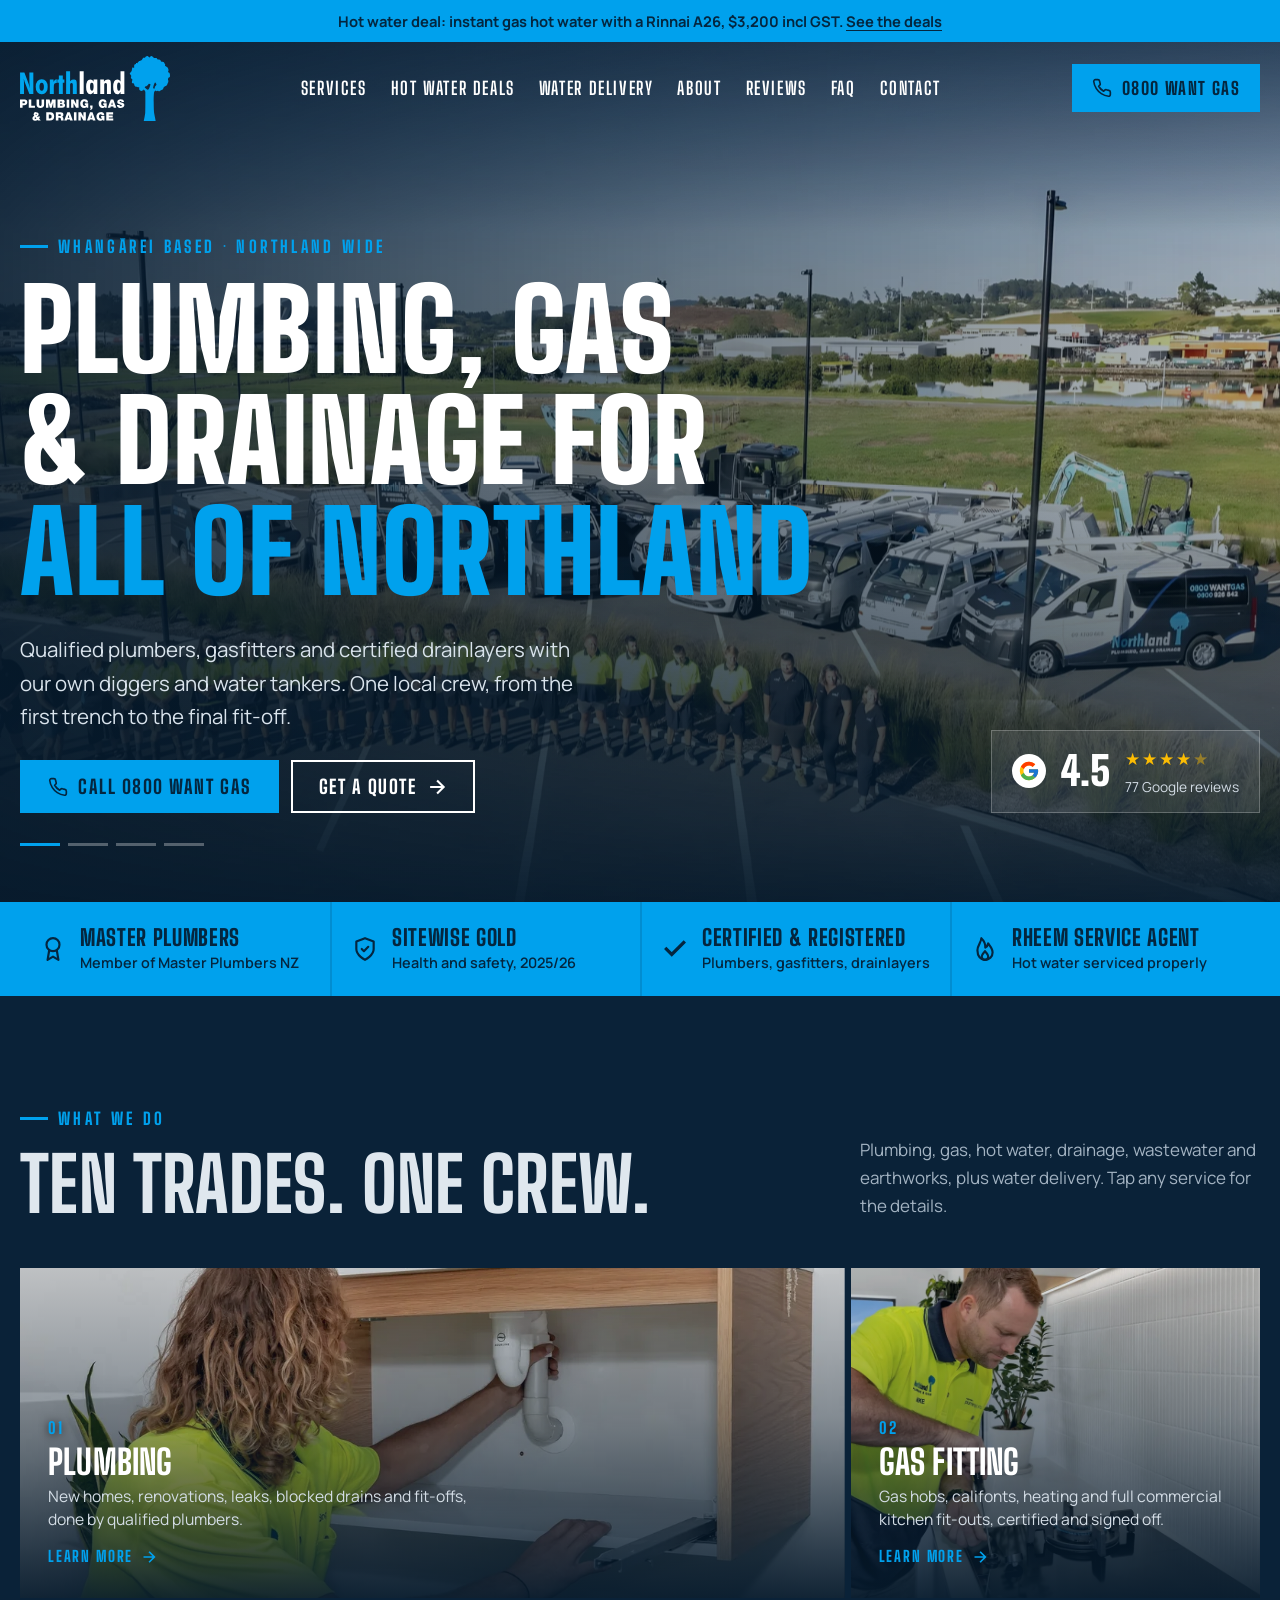
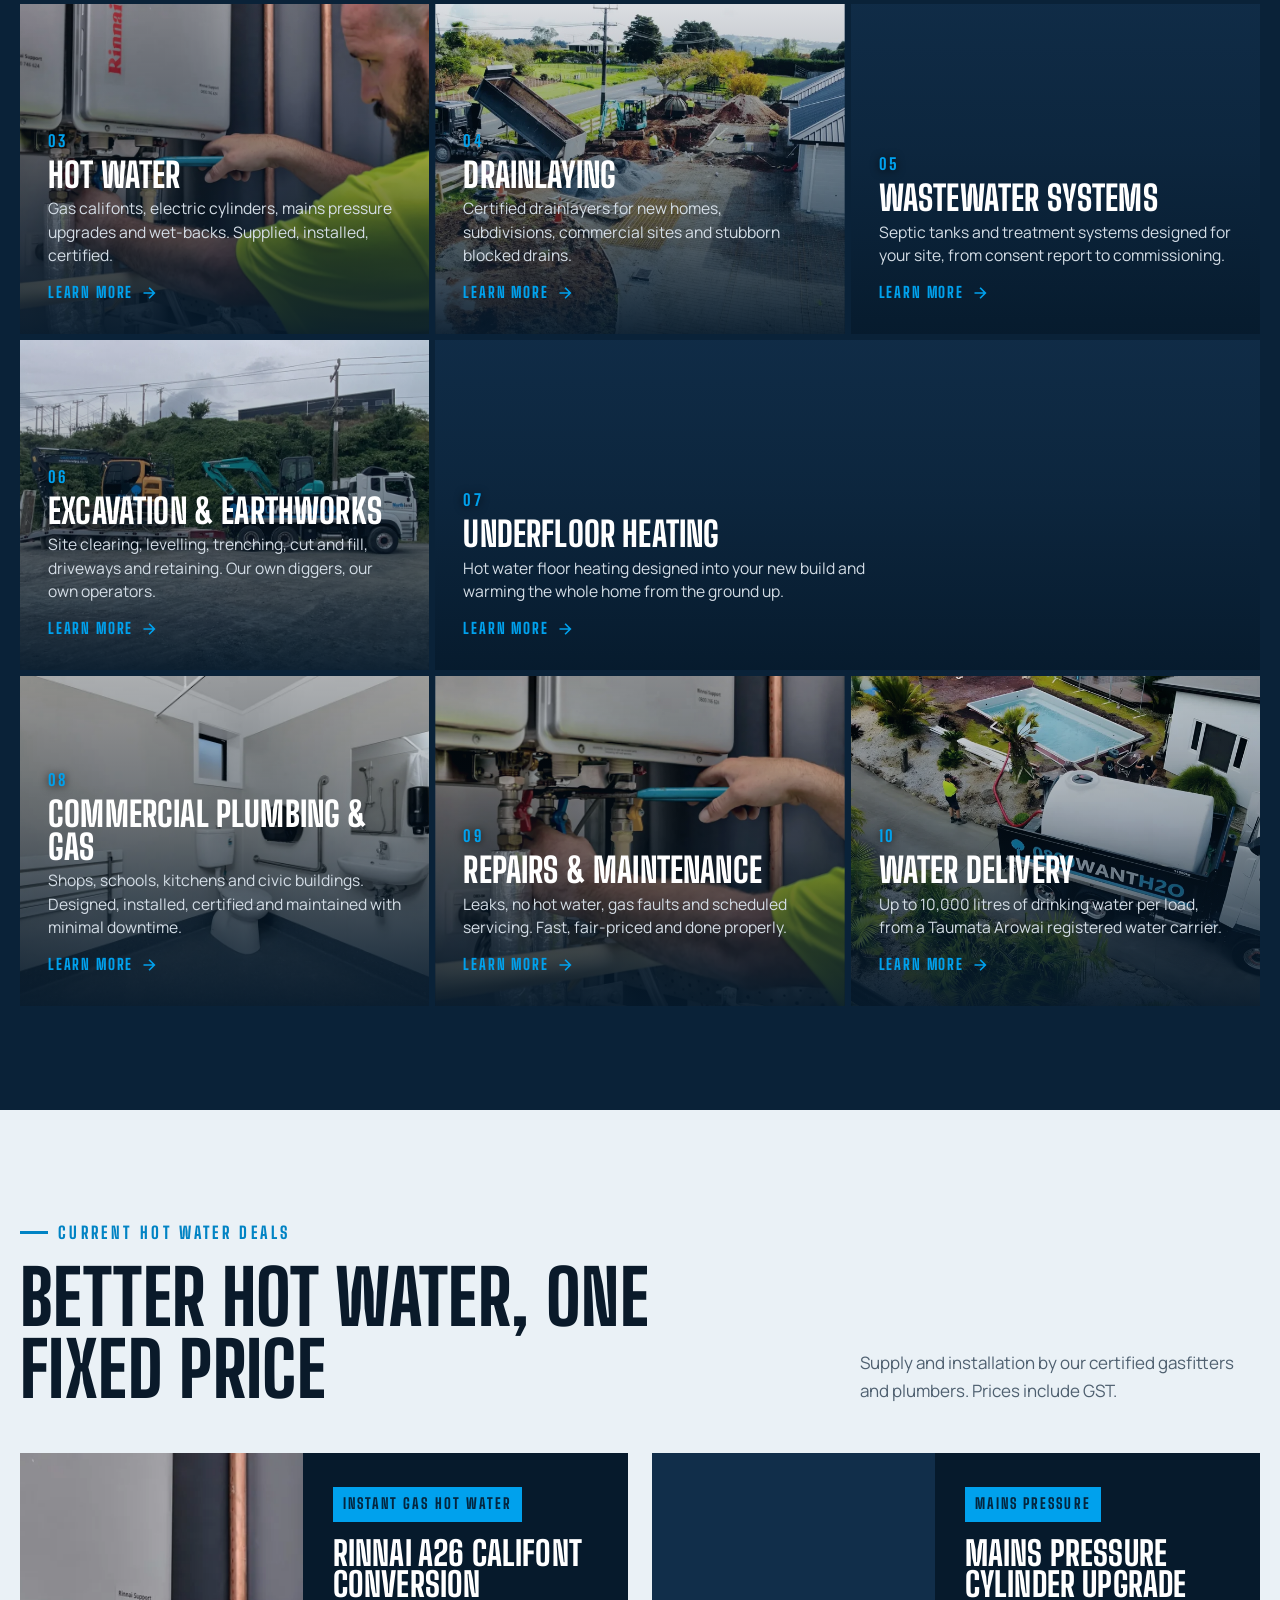
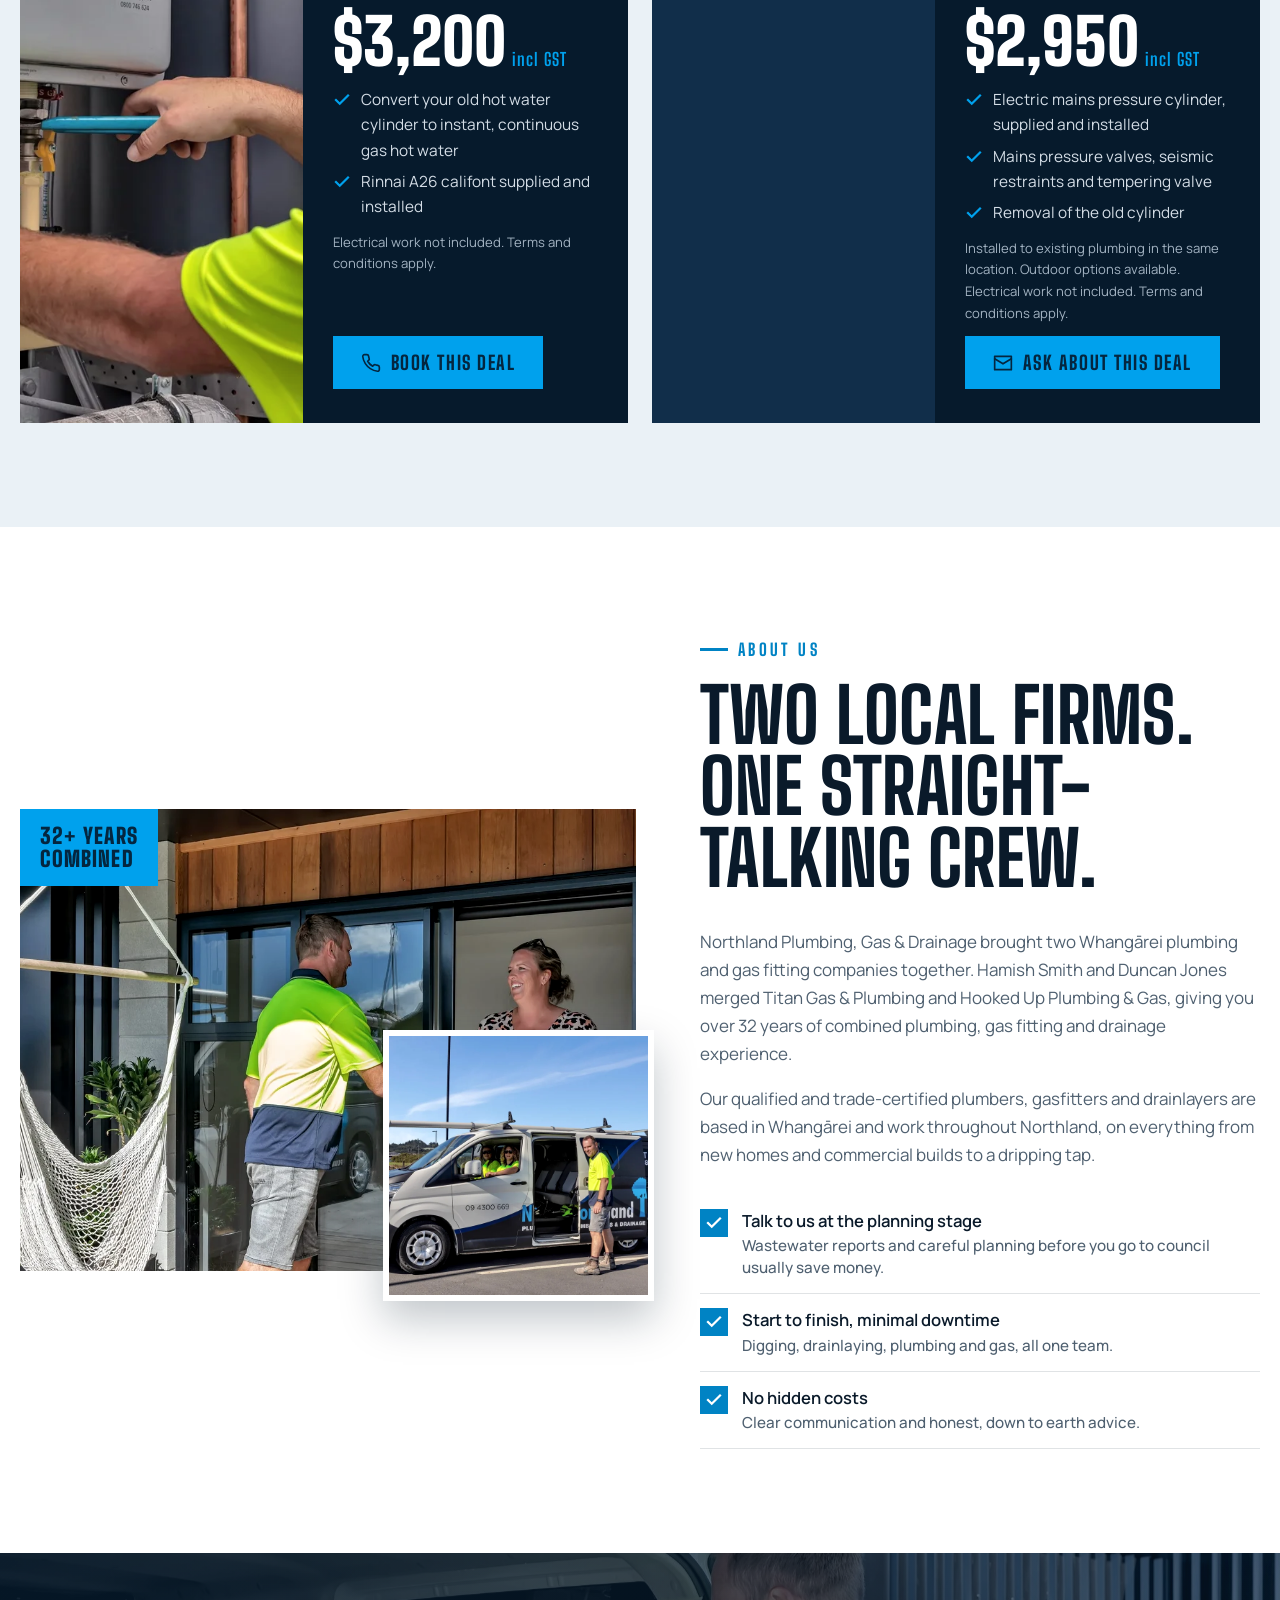
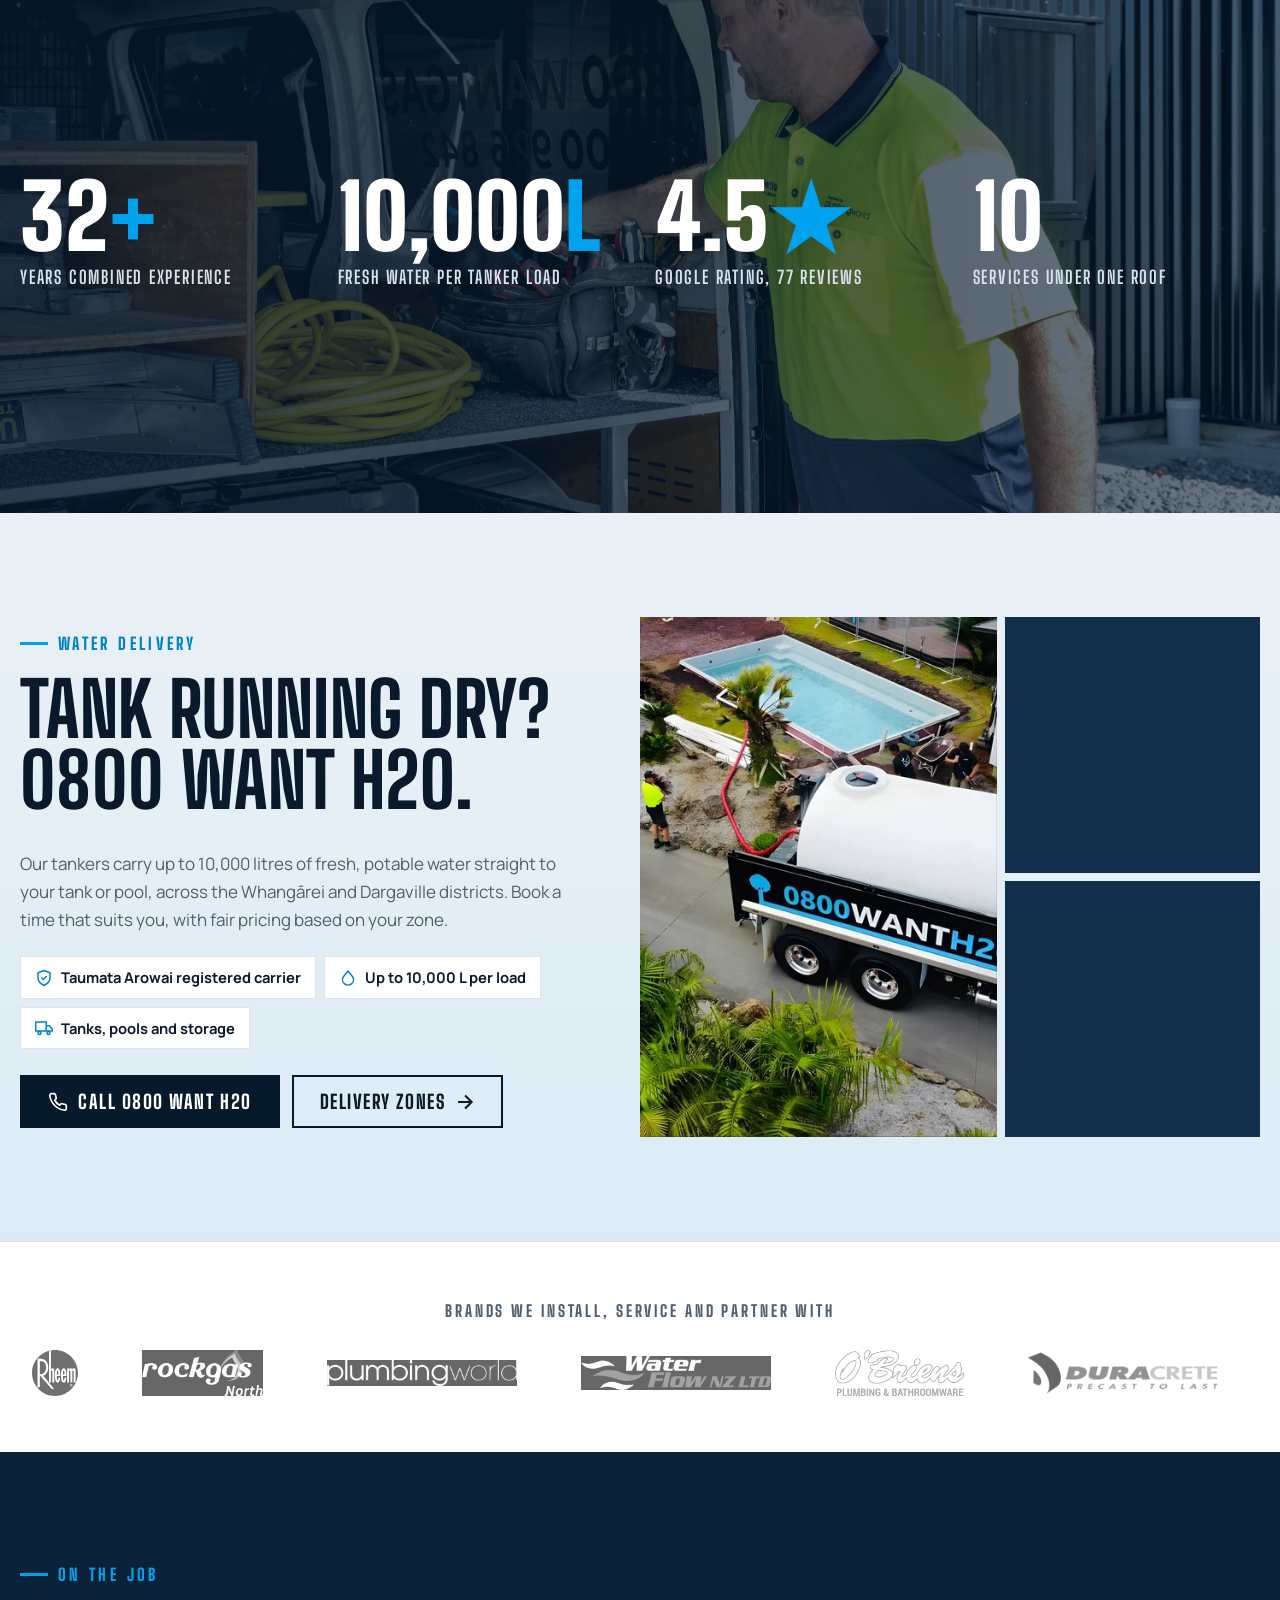
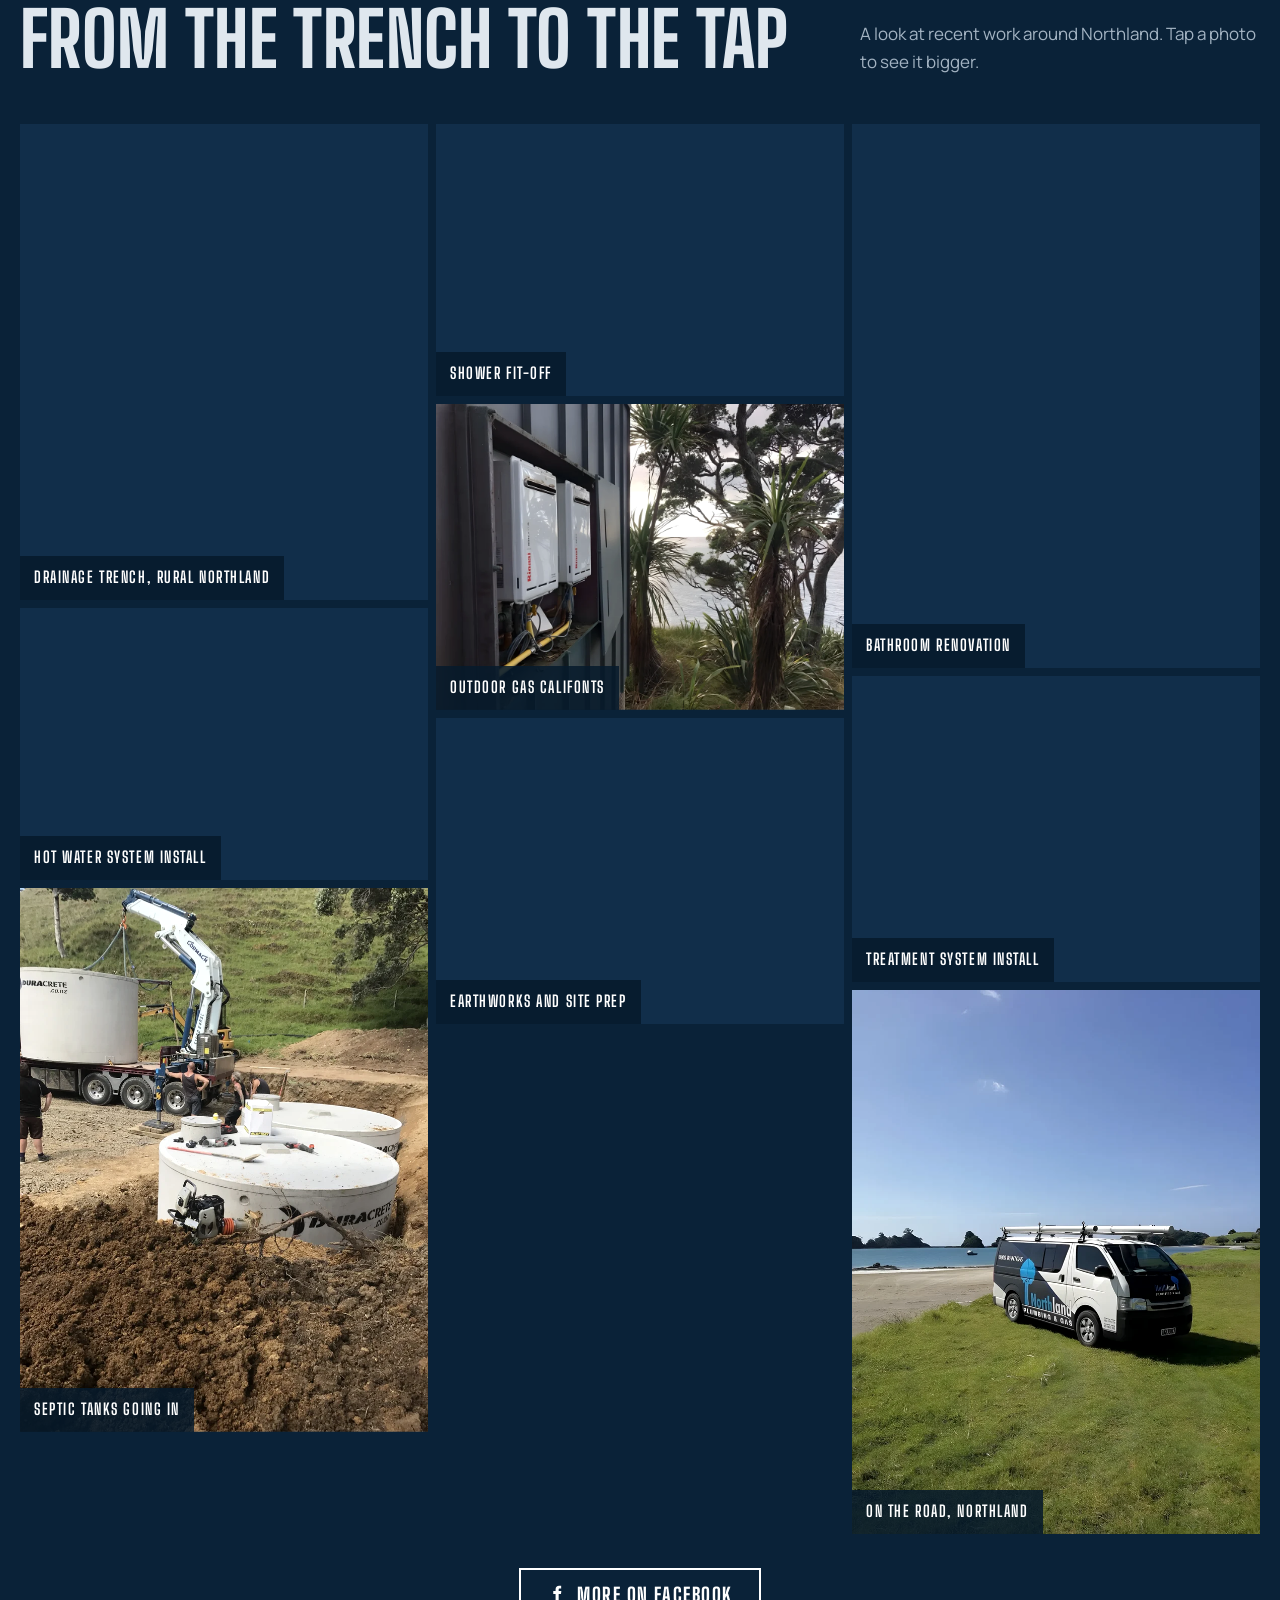
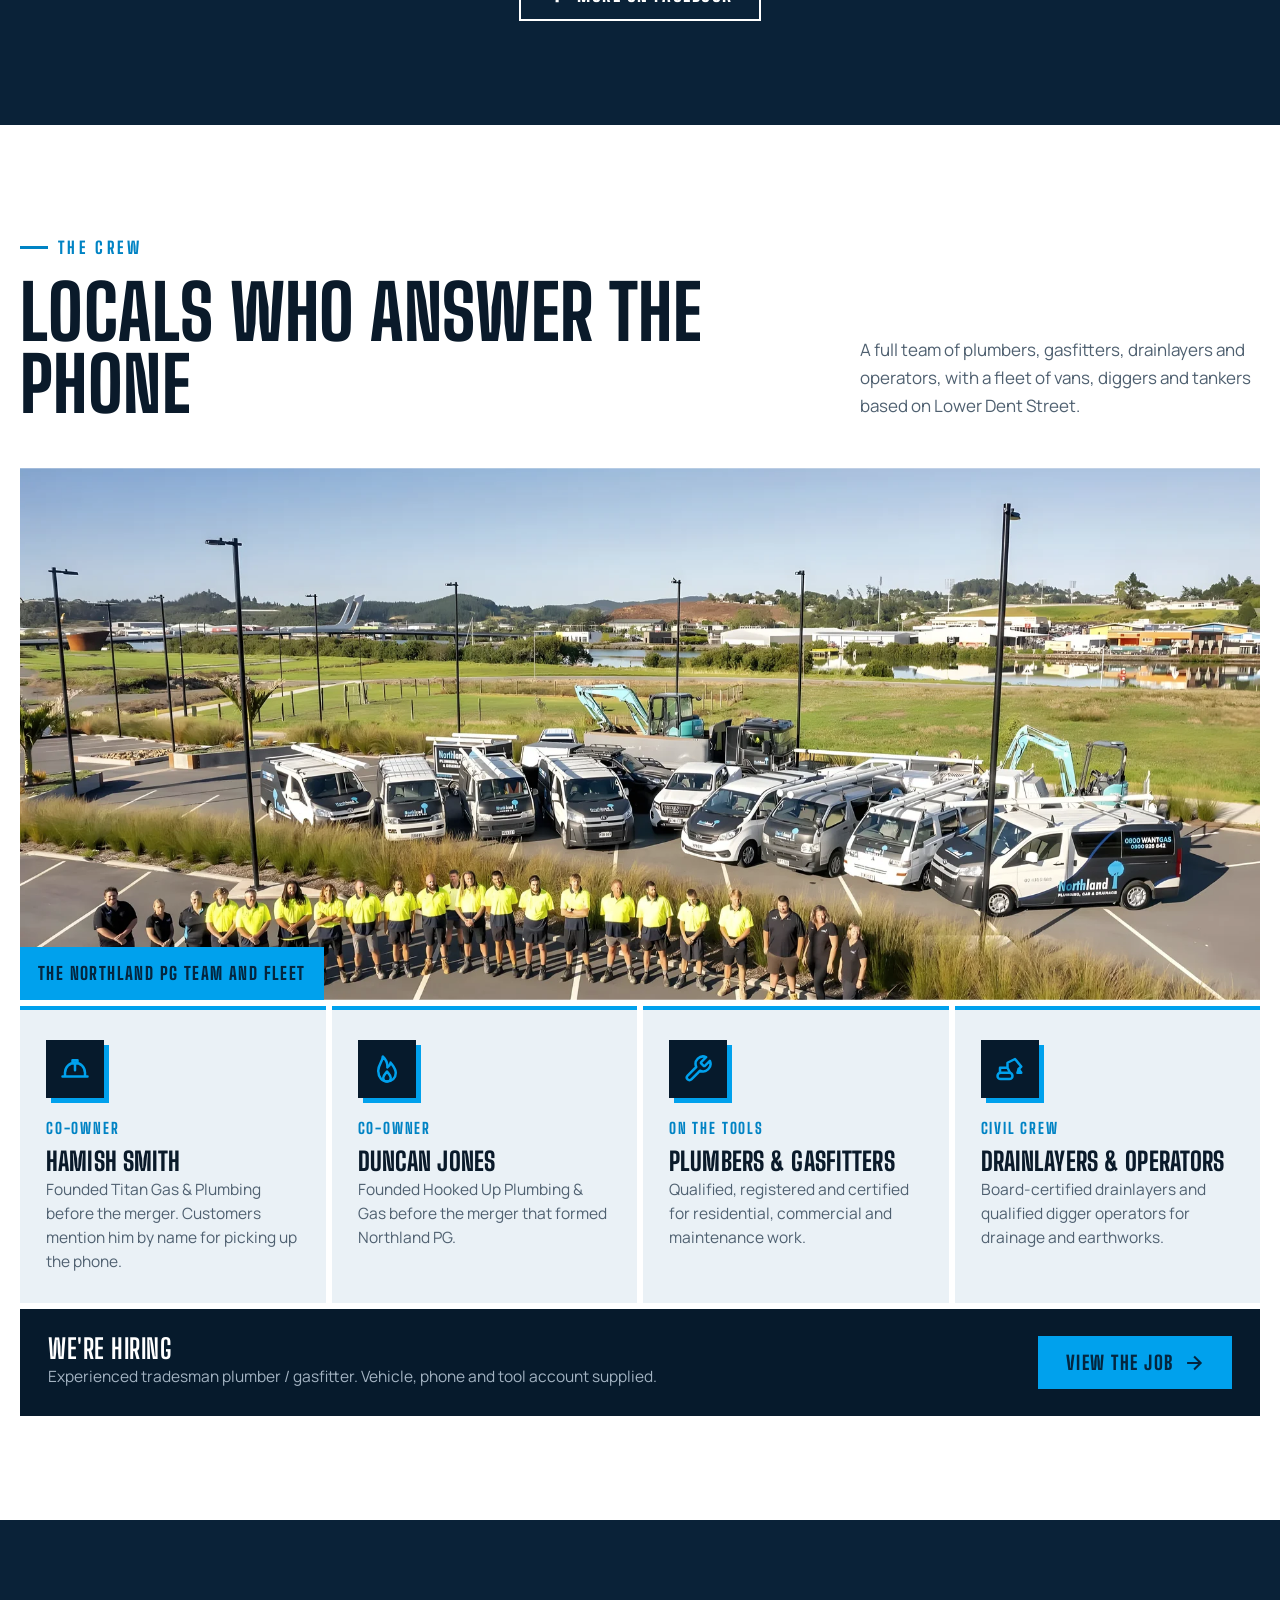
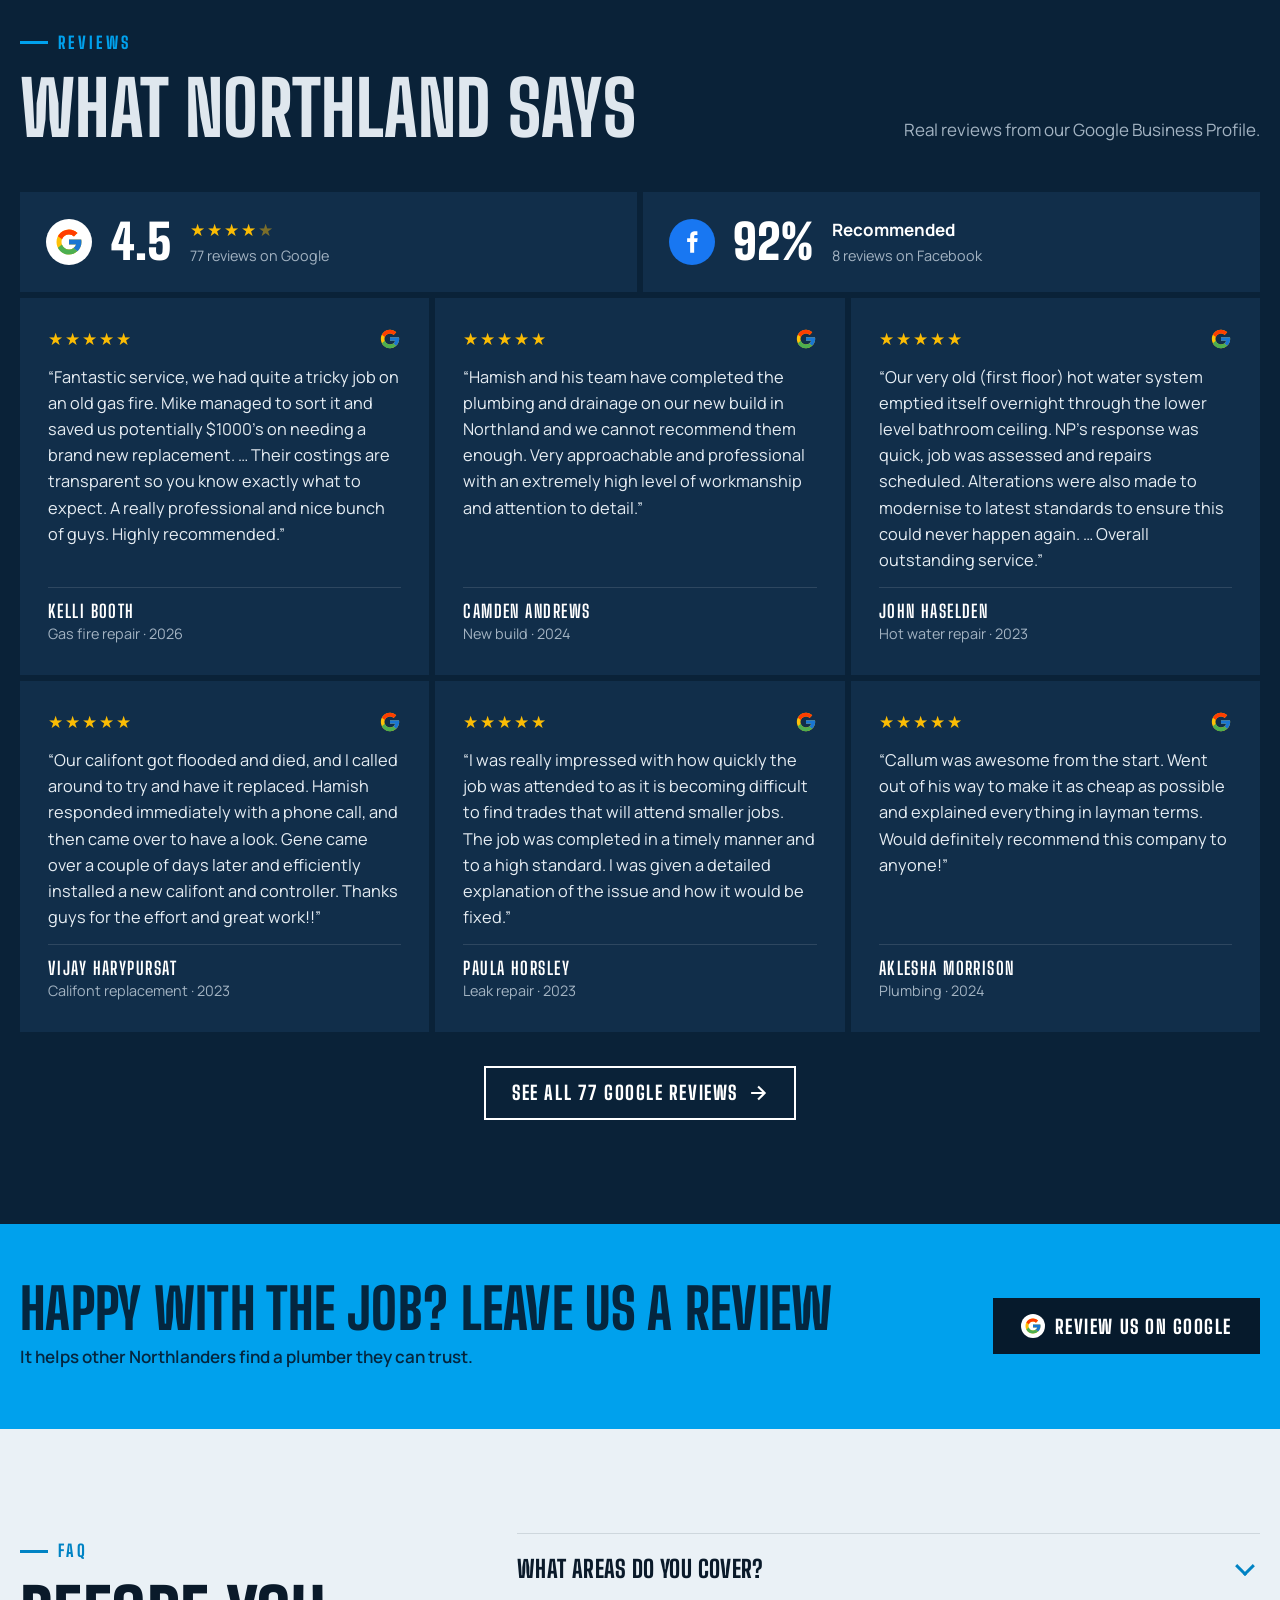
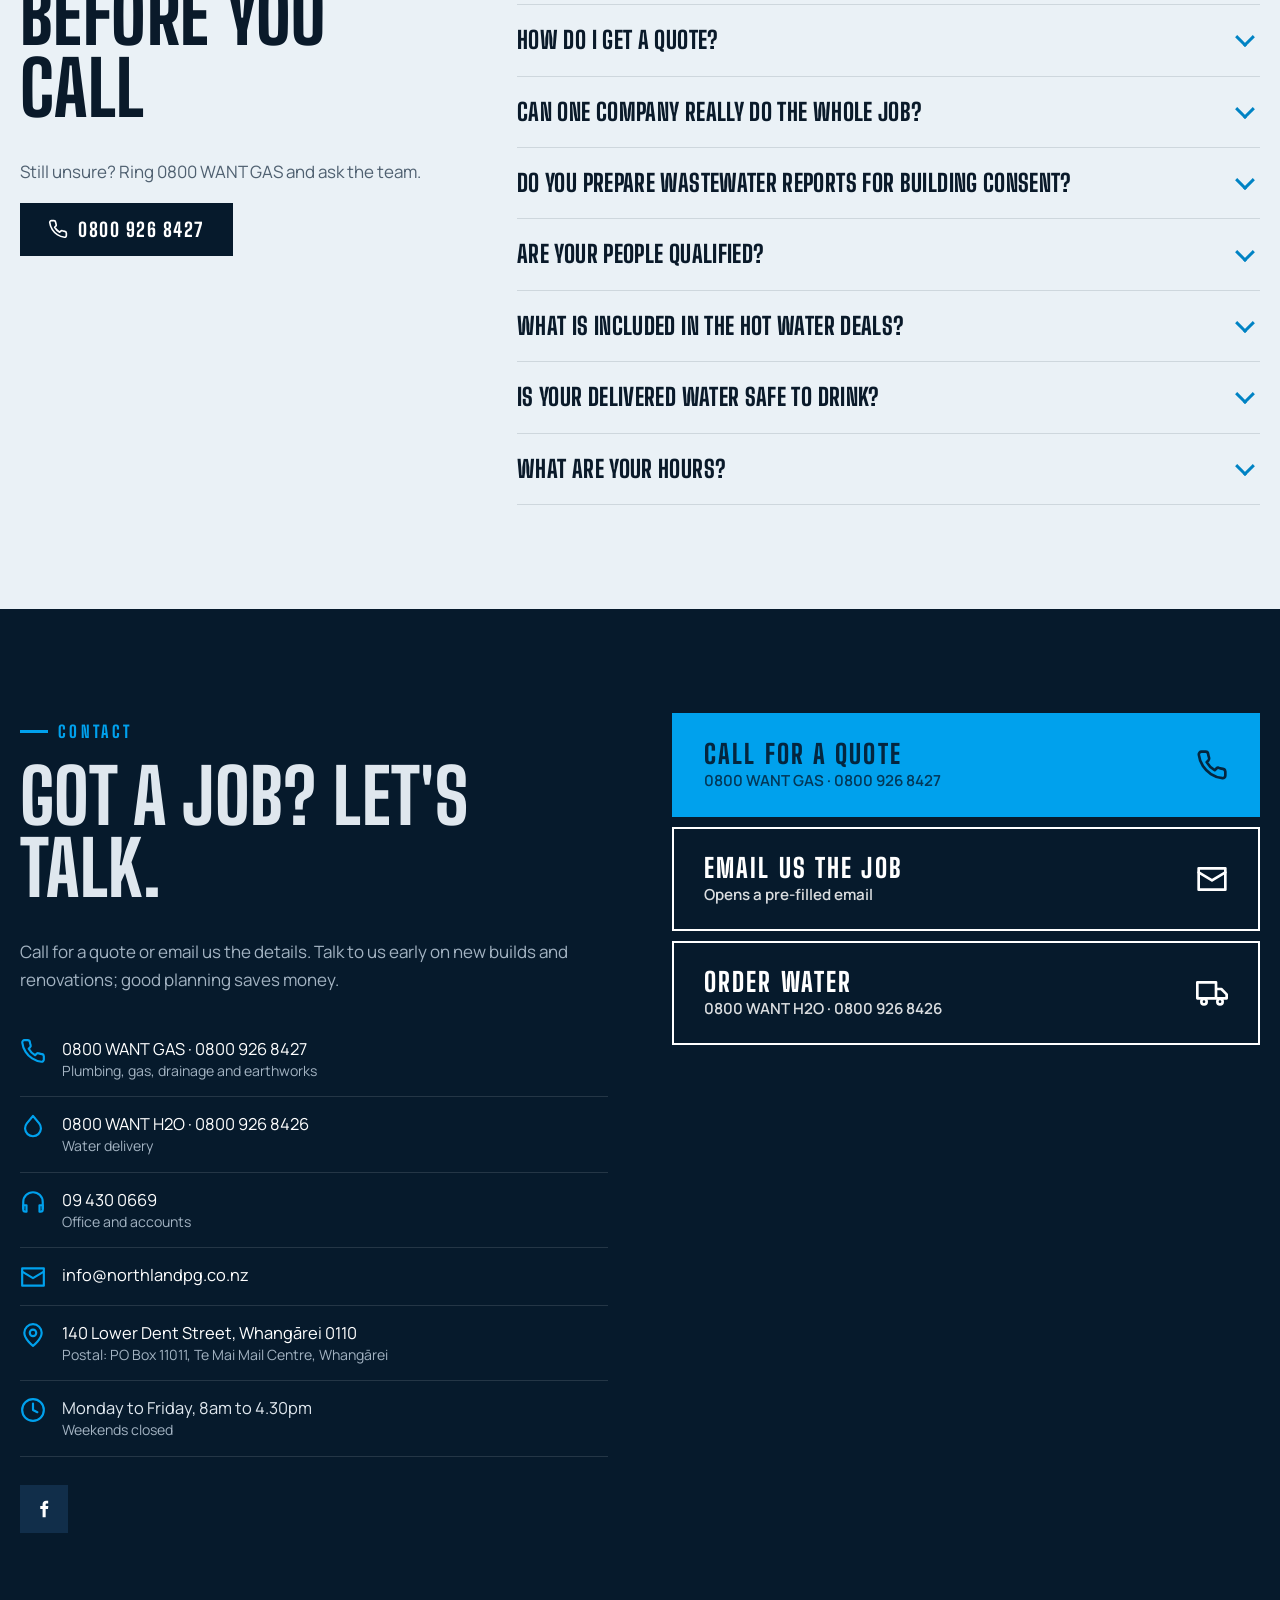
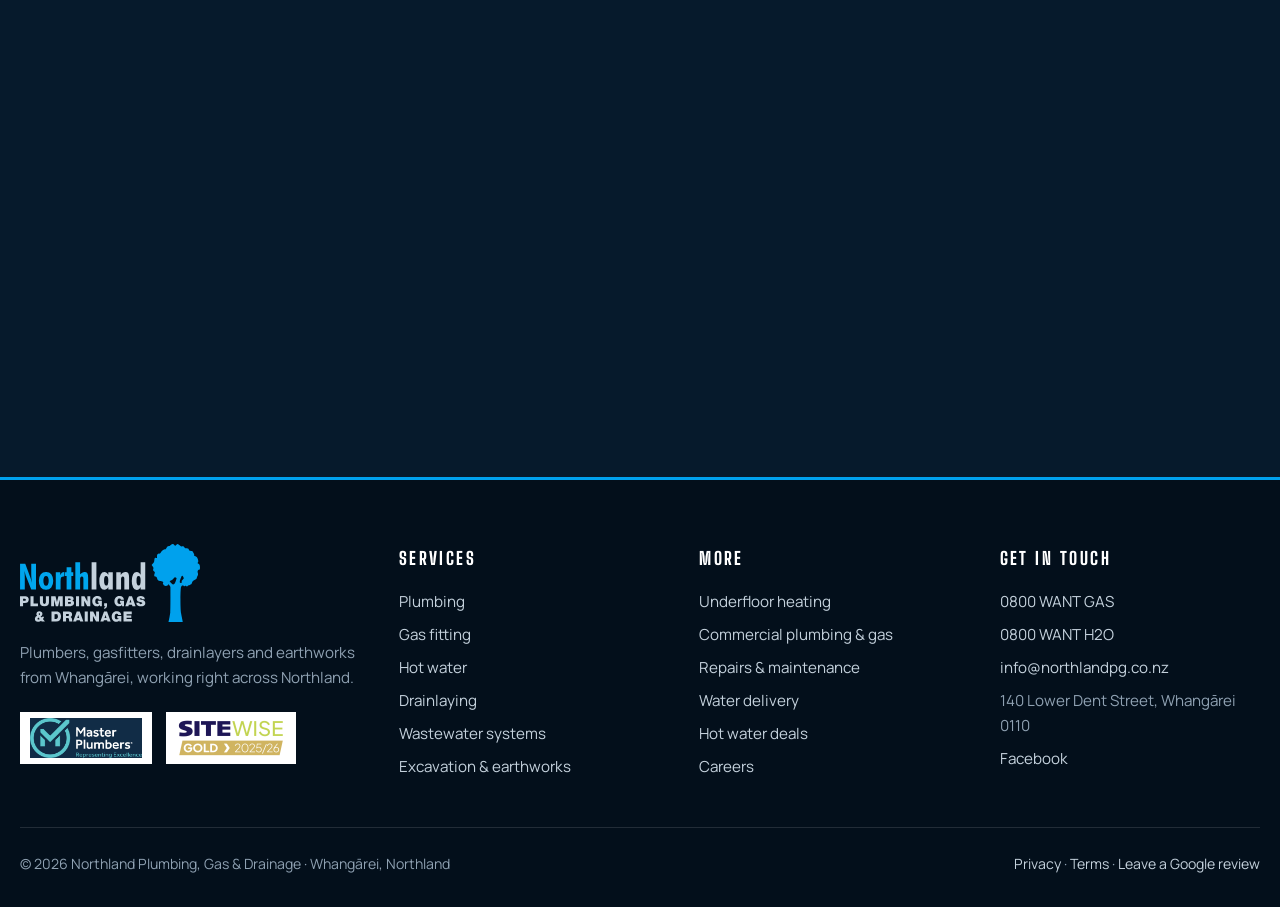
==== commit 5d91e0e4: "Point canonical and share links at the live vercel.app host Vercel shortened the project's public al" ====
--- a/index.html
+++ b/index.html
@@ -5,14 +5,14 @@
 <meta name="viewport" content="width=device-width, initial-scale=1, viewport-fit=cover">
 <title>Northland Plumbing, Gas &amp; Drainage | Plumbers, Gasfitters &amp; Drainlayers, Whangārei</title>
 <meta name="description" content="Whangārei plumbers, gasfitters and certified drainlayers with our own diggers and water tankers. Plumbing, gas, hot water, wastewater, earthworks and water delivery across Northland. Call 0800 WANT GAS.">
-<link rel="canonical" href="https://northland-plumbing-gas-drainage-demo.vercel.app/">
+<link rel="canonical" href="https://northland-plumbing-gas-drainage-dem.vercel.app/">
 <meta name="theme-color" content="#061a2c">
 <meta property="og:type" content="website">
 <meta property="og:site_name" content="Northland Plumbing, Gas &amp; Drainage">
 <meta property="og:title" content="Northland Plumbing, Gas &amp; Drainage | Plumbers, Gasfitters &amp; Drainlayers, Whangārei">
 <meta property="og:description" content="Whangārei plumbers, gasfitters and certified drainlayers with our own diggers and water tankers. Plumbing, gas, hot water, wastewater, earthworks and water delivery across Northland. Call 0800 WANT GAS.">
-<meta property="og:url" content="https://northland-plumbing-gas-drainage-demo.vercel.app/">
-<meta property="og:image" content="https://northland-plumbing-gas-drainage-demo.vercel.app/img/og-image.jpg">
+<meta property="og:url" content="https://northland-plumbing-gas-drainage-dem.vercel.app/">
+<meta property="og:image" content="https://northland-plumbing-gas-drainage-dem.vercel.app/img/og-image.jpg">
 <meta property="og:image:width" content="1200">
 <meta property="og:image:height" content="630">
 <meta name="twitter:card" content="summary_large_image">
@@ -23,7 +23,7 @@
 <link href="https://fonts.googleapis.com/css2?family=Big+Shoulders+Display:wght@700;800;900&family=Manrope:wght@400;500;600;700;800&display=swap" rel="stylesheet">
 <link rel="stylesheet" href="styles.css">
 <script>document.documentElement.classList.add('js')</script>
-<script type="application/ld+json">{"@context": "https://schema.org", "@type": "Plumber", "name": "Northland Plumbing, Gas & Drainage", "url": "https://northland-plumbing-gas-drainage-demo.vercel.app/", "telephone": "+64 800 926 8427", "email": "info@northlandpg.co.nz", "image": "https://northland-plumbing-gas-drainage-demo.vercel.app/img/og-image.jpg", "logo": "https://northland-plumbing-gas-drainage-demo.vercel.app/favicon.svg", "address": {"@type": "PostalAddress", "streetAddress": "140 Lower Dent Street", "addressLocality": "Whangārei", "postalCode": "0110", "addressRegion": "Northland", "addressCountry": "NZ"}, "geo": {"@type": "GeoCoordinates", "latitude": -35.7273589, "longitude": 174.3290948}, "openingHoursSpecification": [{"@type": "OpeningHoursSpecification", "dayOfWeek": ["Monday", "Tuesday", "Wednesday", "Thursday", "Friday"], "opens": "08:00", "closes": "16:30"}], "areaServed": "Northland, New Zealand", "sameAs": ["https://www.facebook.com/NorthlandPG/"], "hasOfferCatalog": {"@type": "OfferCatalog", "name": "Services", "itemListElement": [{"@type": "Offer", "itemOffered": {"@type": "Service", "name": "Plumbing"}}, {"@type": "Offer", "itemOffered": {"@type": "Service", "name": "Gas fitting"}}, {"@type": "Offer", "itemOffered": {"@type": "Service", "name": "Hot water"}}, {"@type": "Offer", "itemOffered": {"@type": "Service", "name": "Drainlaying"}}, {"@type": "Offer", "itemOffered": {"@type": "Service", "name": "Wastewater systems"}}, {"@type": "Offer", "itemOffered": {"@type": "Service", "name": "Excavation & earthworks"}}, {"@type": "Offer", "itemOffered": {"@type": "Service", "name": "Underfloor heating"}}, {"@type": "Offer", "itemOffered": {"@type": "Service", "name": "Commercial plumbing & gas"}}, {"@type": "Offer", "itemOffered": {"@type": "Service", "name": "Repairs & maintenance"}}, {"@type": "Offer", "itemOffered": {"@type": "Service", "name": "Water delivery"}}]}}</script>
+<script type="application/ld+json">{"@context": "https://schema.org", "@type": "Plumber", "name": "Northland Plumbing, Gas & Drainage", "url": "https://northland-plumbing-gas-drainage-dem.vercel.app/", "telephone": "+64 800 926 8427", "email": "info@northlandpg.co.nz", "image": "https://northland-plumbing-gas-drainage-dem.vercel.app/img/og-image.jpg", "logo": "https://northland-plumbing-gas-drainage-dem.vercel.app/favicon.svg", "address": {"@type": "PostalAddress", "streetAddress": "140 Lower Dent Street", "addressLocality": "Whangārei", "postalCode": "0110", "addressRegion": "Northland", "addressCountry": "NZ"}, "geo": {"@type": "GeoCoordinates", "latitude": -35.7273589, "longitude": 174.3290948}, "openingHoursSpecification": [{"@type": "OpeningHoursSpecification", "dayOfWeek": ["Monday", "Tuesday", "Wednesday", "Thursday", "Friday"], "opens": "08:00", "closes": "16:30"}], "areaServed": "Northland, New Zealand", "sameAs": ["https://www.facebook.com/NorthlandPG/"], "hasOfferCatalog": {"@type": "OfferCatalog", "name": "Services", "itemListElement": [{"@type": "Offer", "itemOffered": {"@type": "Service", "name": "Plumbing"}}, {"@type": "Offer", "itemOffered": {"@type": "Service", "name": "Gas fitting"}}, {"@type": "Offer", "itemOffered": {"@type": "Service", "name": "Hot water"}}, {"@type": "Offer", "itemOffered": {"@type": "Service", "name": "Drainlaying"}}, {"@type": "Offer", "itemOffered": {"@type": "Service", "name": "Wastewater systems"}}, {"@type": "Offer", "itemOffered": {"@type": "Service", "name": "Excavation & earthworks"}}, {"@type": "Offer", "itemOffered": {"@type": "Service", "name": "Underfloor heating"}}, {"@type": "Offer", "itemOffered": {"@type": "Service", "name": "Commercial plumbing & gas"}}, {"@type": "Offer", "itemOffered": {"@type": "Service", "name": "Repairs & maintenance"}}, {"@type": "Offer", "itemOffered": {"@type": "Service", "name": "Water delivery"}}]}}</script>
 <script type="application/ld+json">{"@context": "https://schema.org", "@type": "FAQPage", "mainEntity": [{"@type": "Question", "name": "What areas do you cover?", "acceptedAnswer": {"@type": "Answer", "text": "We are based at 140 Lower Dent Street in Whangārei and work right across Northland. Water delivery runs in set zones around Whangārei and Dargaville; see the delivery maps."}}, {"@type": "Question", "name": "How do I get a quote?", "acceptedAnswer": {"@type": "Answer", "text": "Call 0800 WANT GAS (0800 926 8427) or email info@northlandpg.co.nz with the address and what you need done. For new builds and renovations, get in touch at the planning stage; we can usually save you money with good planning early."}}, {"@type": "Question", "name": "Can one company really do the whole job?", "acceptedAnswer": {"@type": "Answer", "text": "Yes. We do the earthworks, drainlaying, wastewater, plumbing, gas and hot water, so a new build or rural section can go from first trench to final fit-off with one team and one point of contact."}}, {"@type": "Question", "name": "Do you prepare wastewater reports for building consent?", "acceptedAnswer": {"@type": "Answer", "text": "Yes. Wastewater reports are often required with a building consent application for rural sites. Talk to us before you submit plans to council."}}, {"@type": "Question", "name": "Are your people qualified?", "acceptedAnswer": {"@type": "Answer", "text": "Our plumbers, gasfitters and drainlayers are qualified and registered, our drainlayers are certified by the Plumbers, Gasfitters and Drainlayers Board, and gas work is certified and signed off. We are Master Plumbers members and hold Sitewise Gold for 2025/26."}}, {"@type": "Question", "name": "What is included in the hot water deals?", "acceptedAnswer": {"@type": "Answer", "text": "The Rinnai A26 conversion ($3,200 incl GST) replaces your old cylinder with instant gas hot water. The mains pressure upgrade ($2,950 incl GST) supplies and installs an electric mains pressure cylinder with valves, seismic restraints, tempering valve and removal of the old cylinder, connected to existing plumbing in the same location. Electrical work is not included and terms apply."}}, {"@type": "Question", "name": "Is your delivered water safe to drink?", "acceptedAnswer": {"@type": "Answer", "text": "Yes. We are a Taumata Arowai registered water carrier and deliver clean, potable water, up to 10,000 litres per load."}}, {"@type": "Question", "name": "What are your hours?", "acceptedAnswer": {"@type": "Answer", "text": "Our office is open Monday to Friday, 8am to 4.30pm. Call 0800 WANT GAS to book a job, or 0800 WANT H2O for water delivery."}}]}</script>
 </head>
 <body>
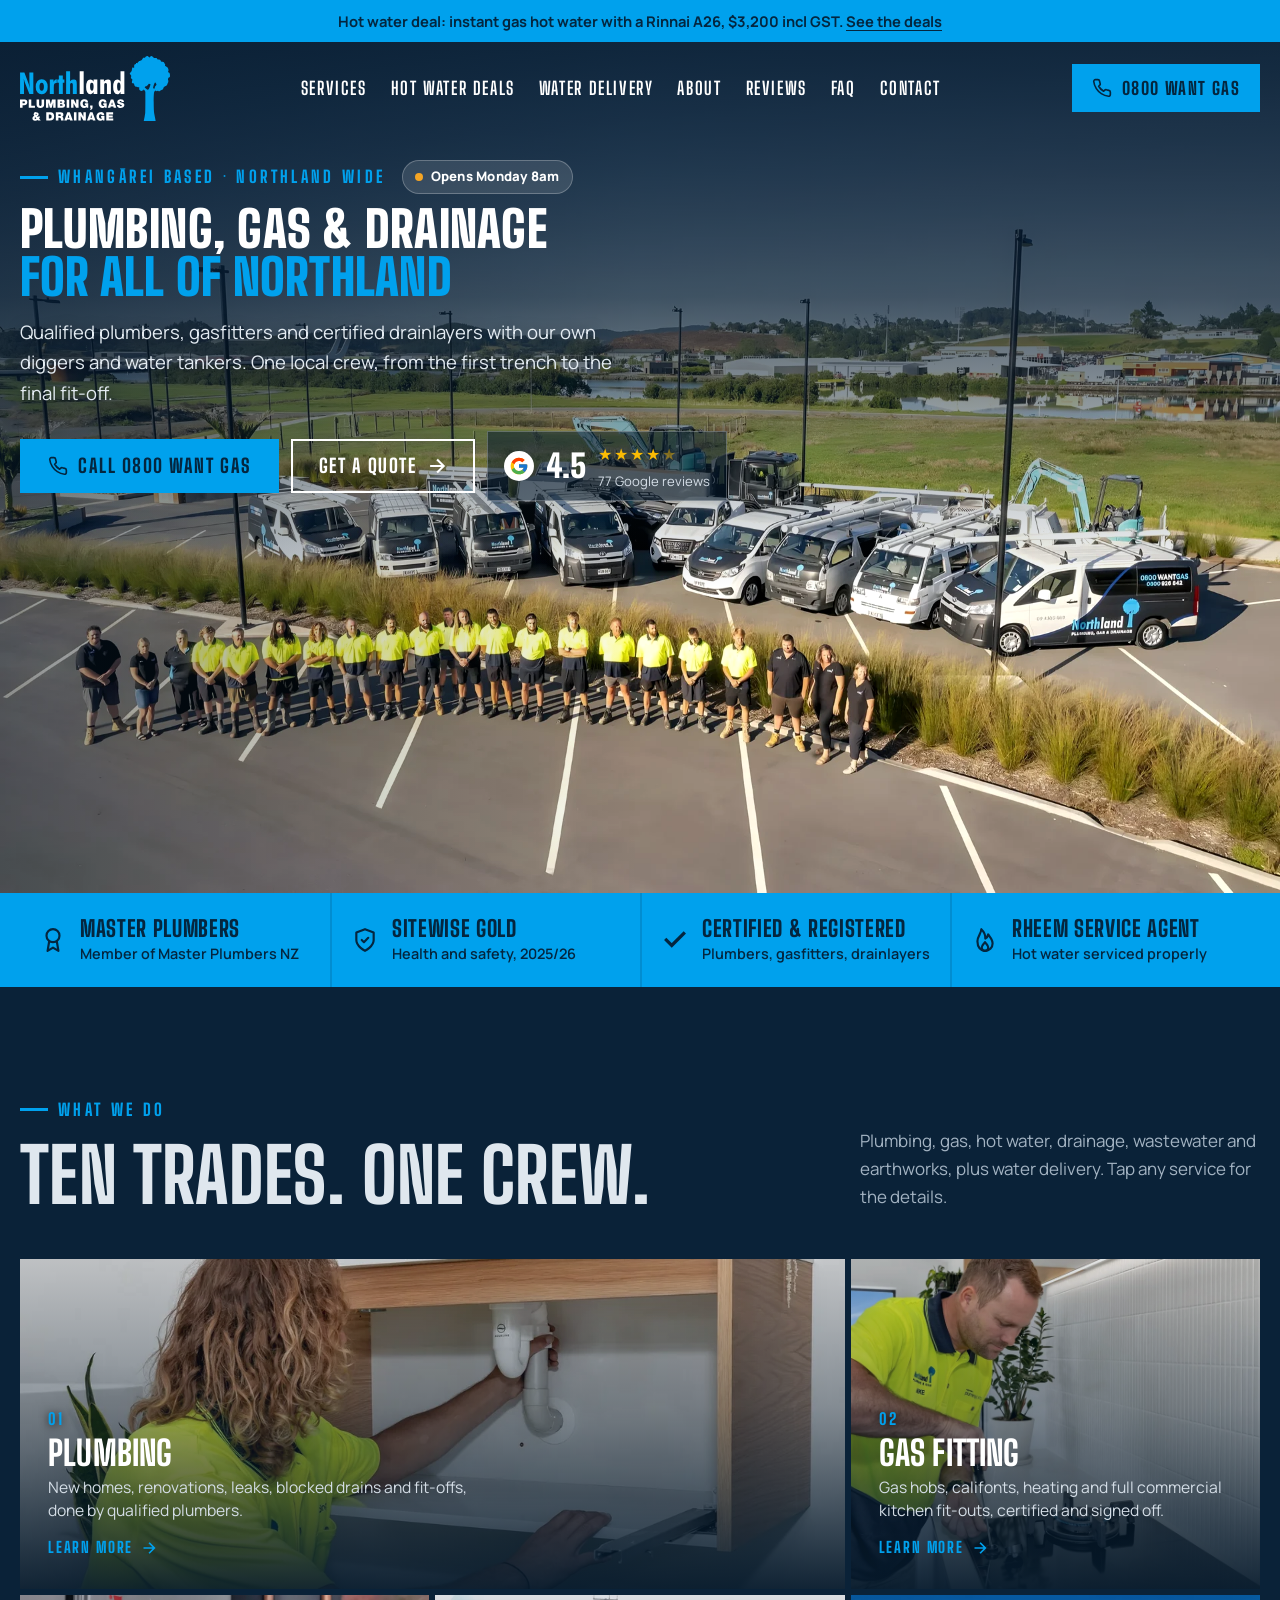
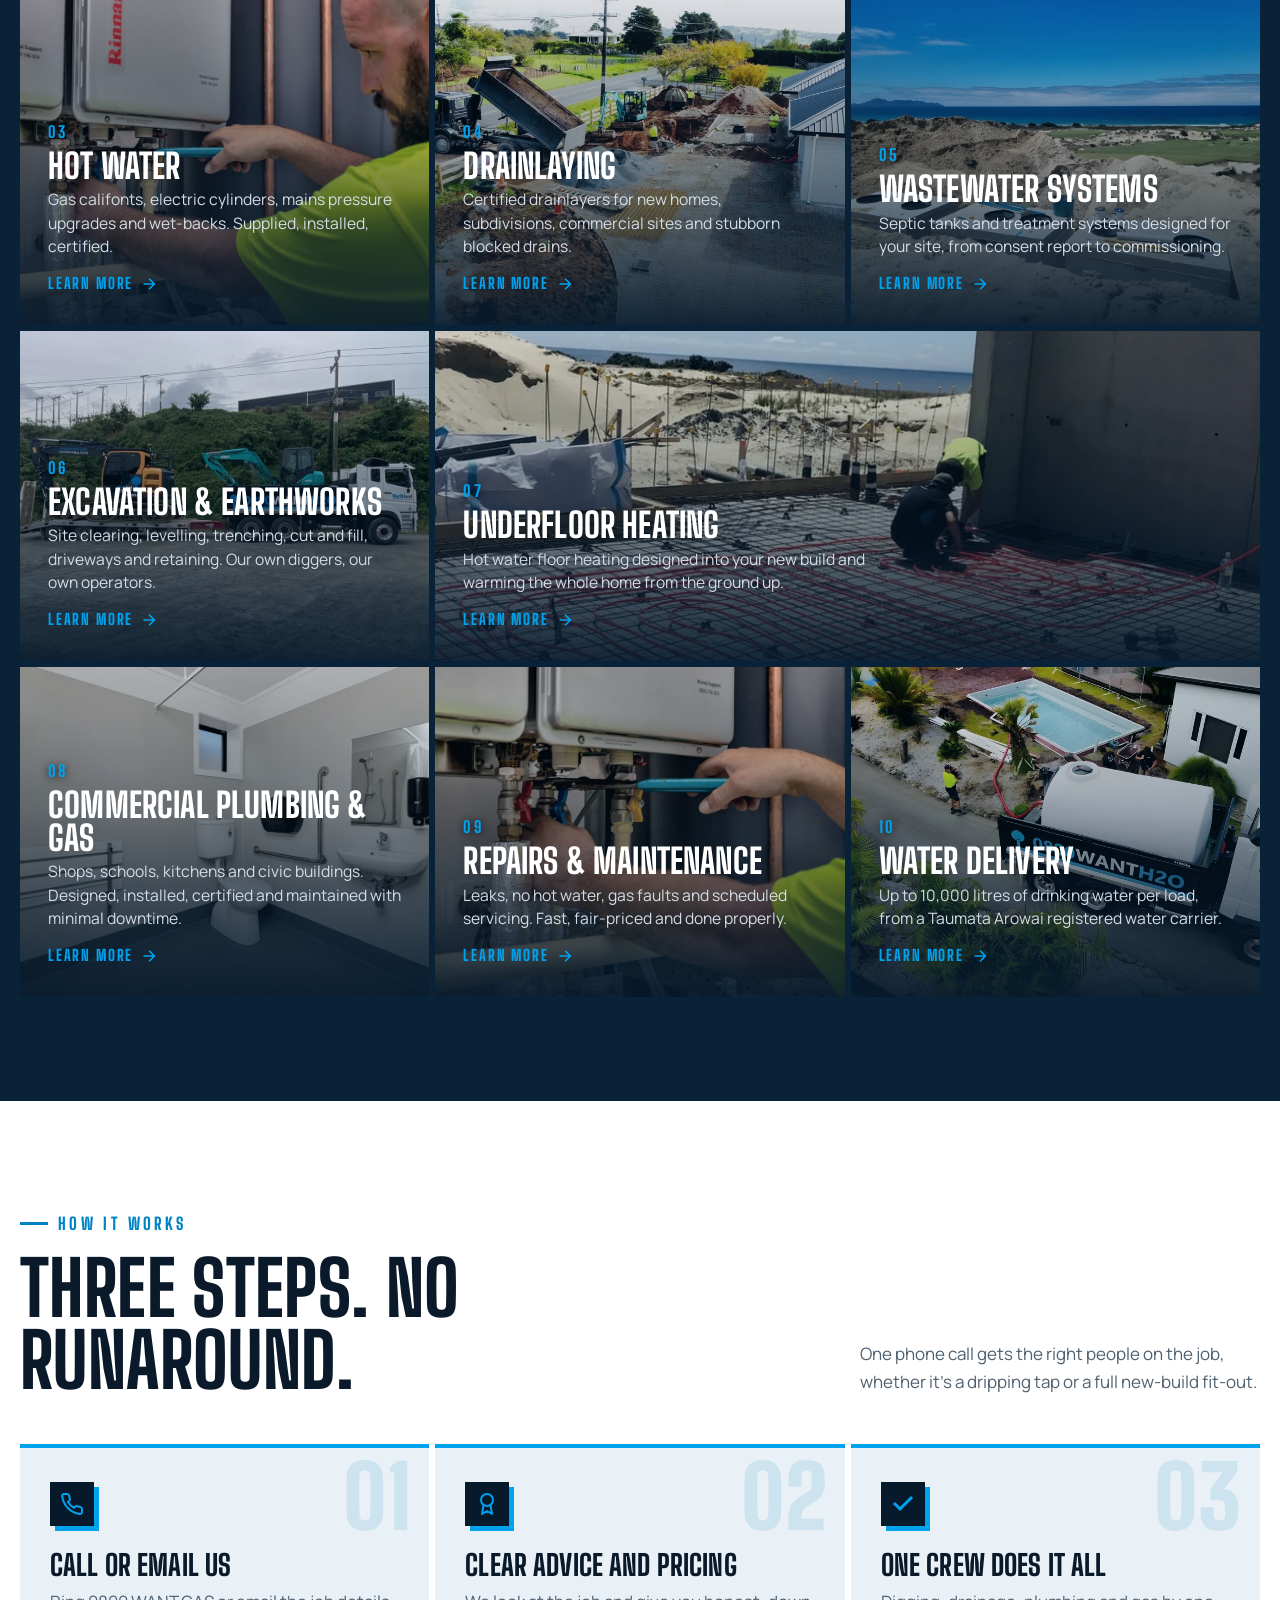
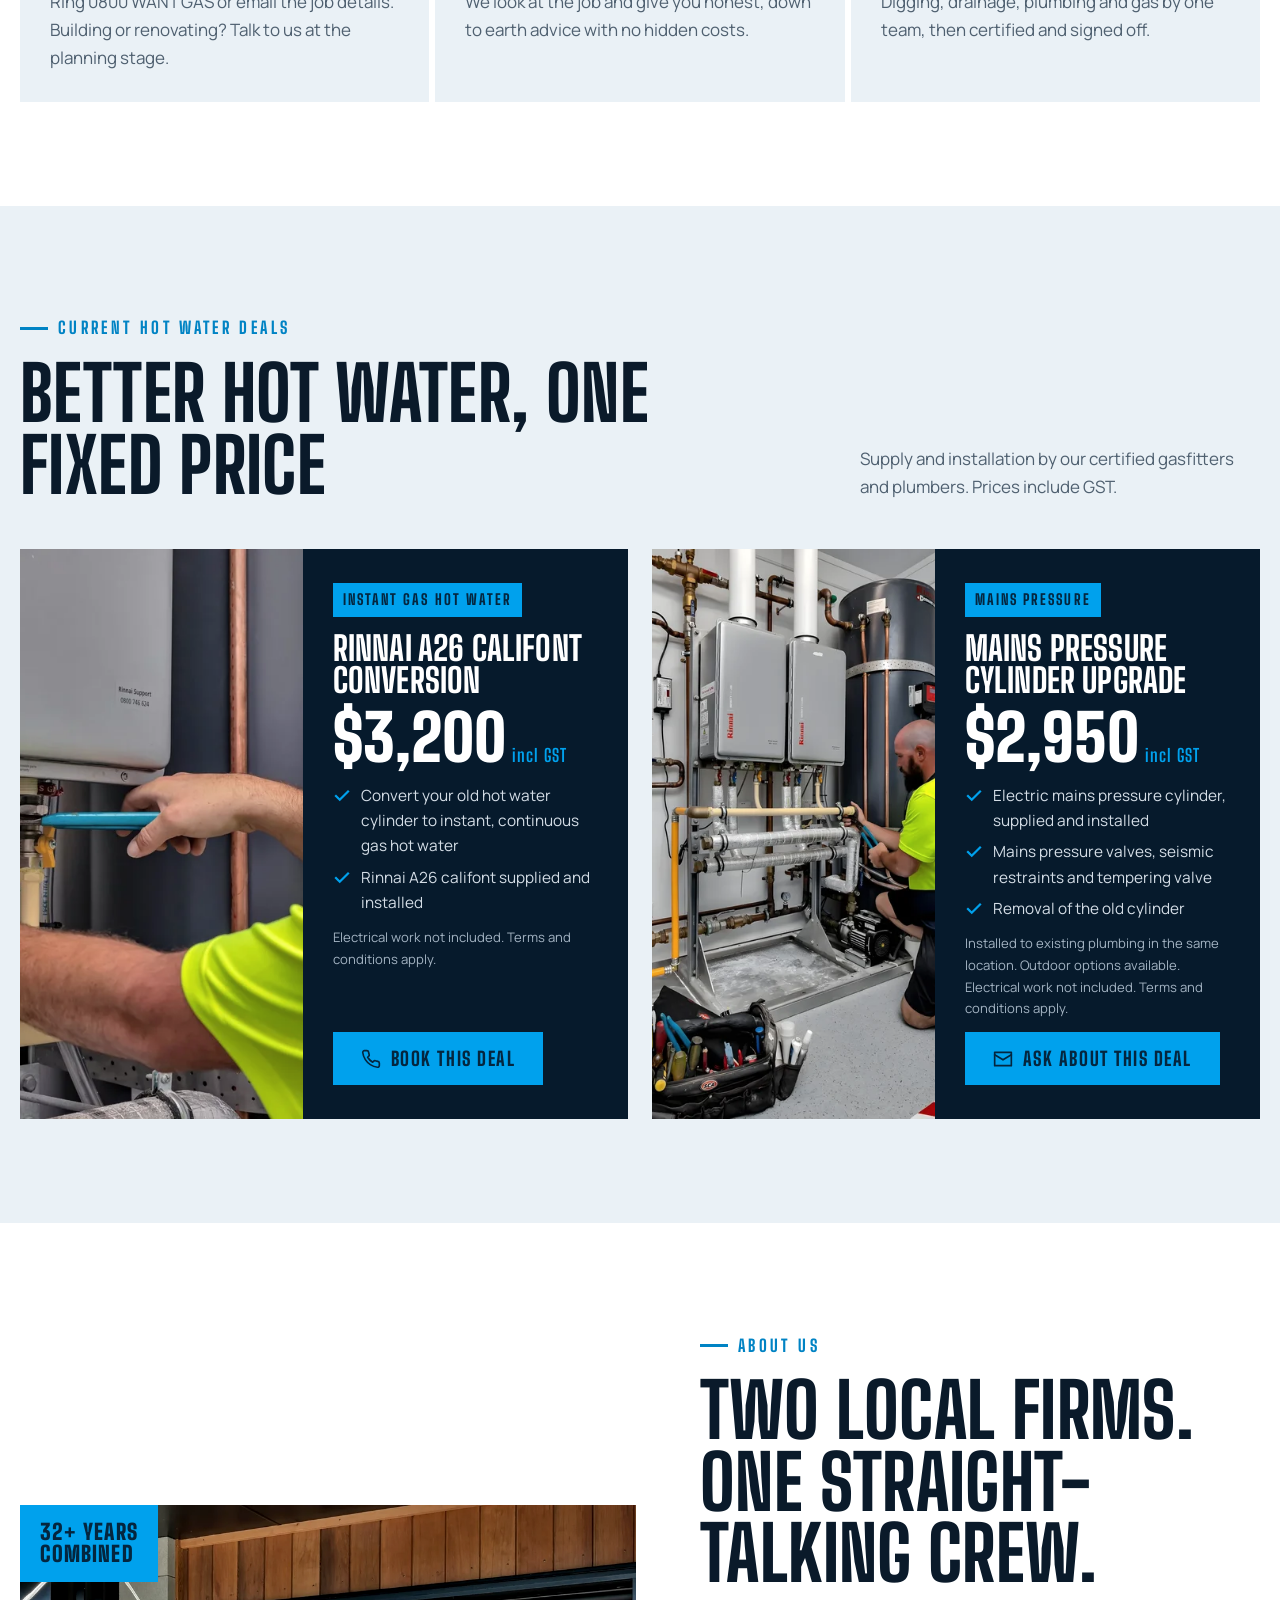
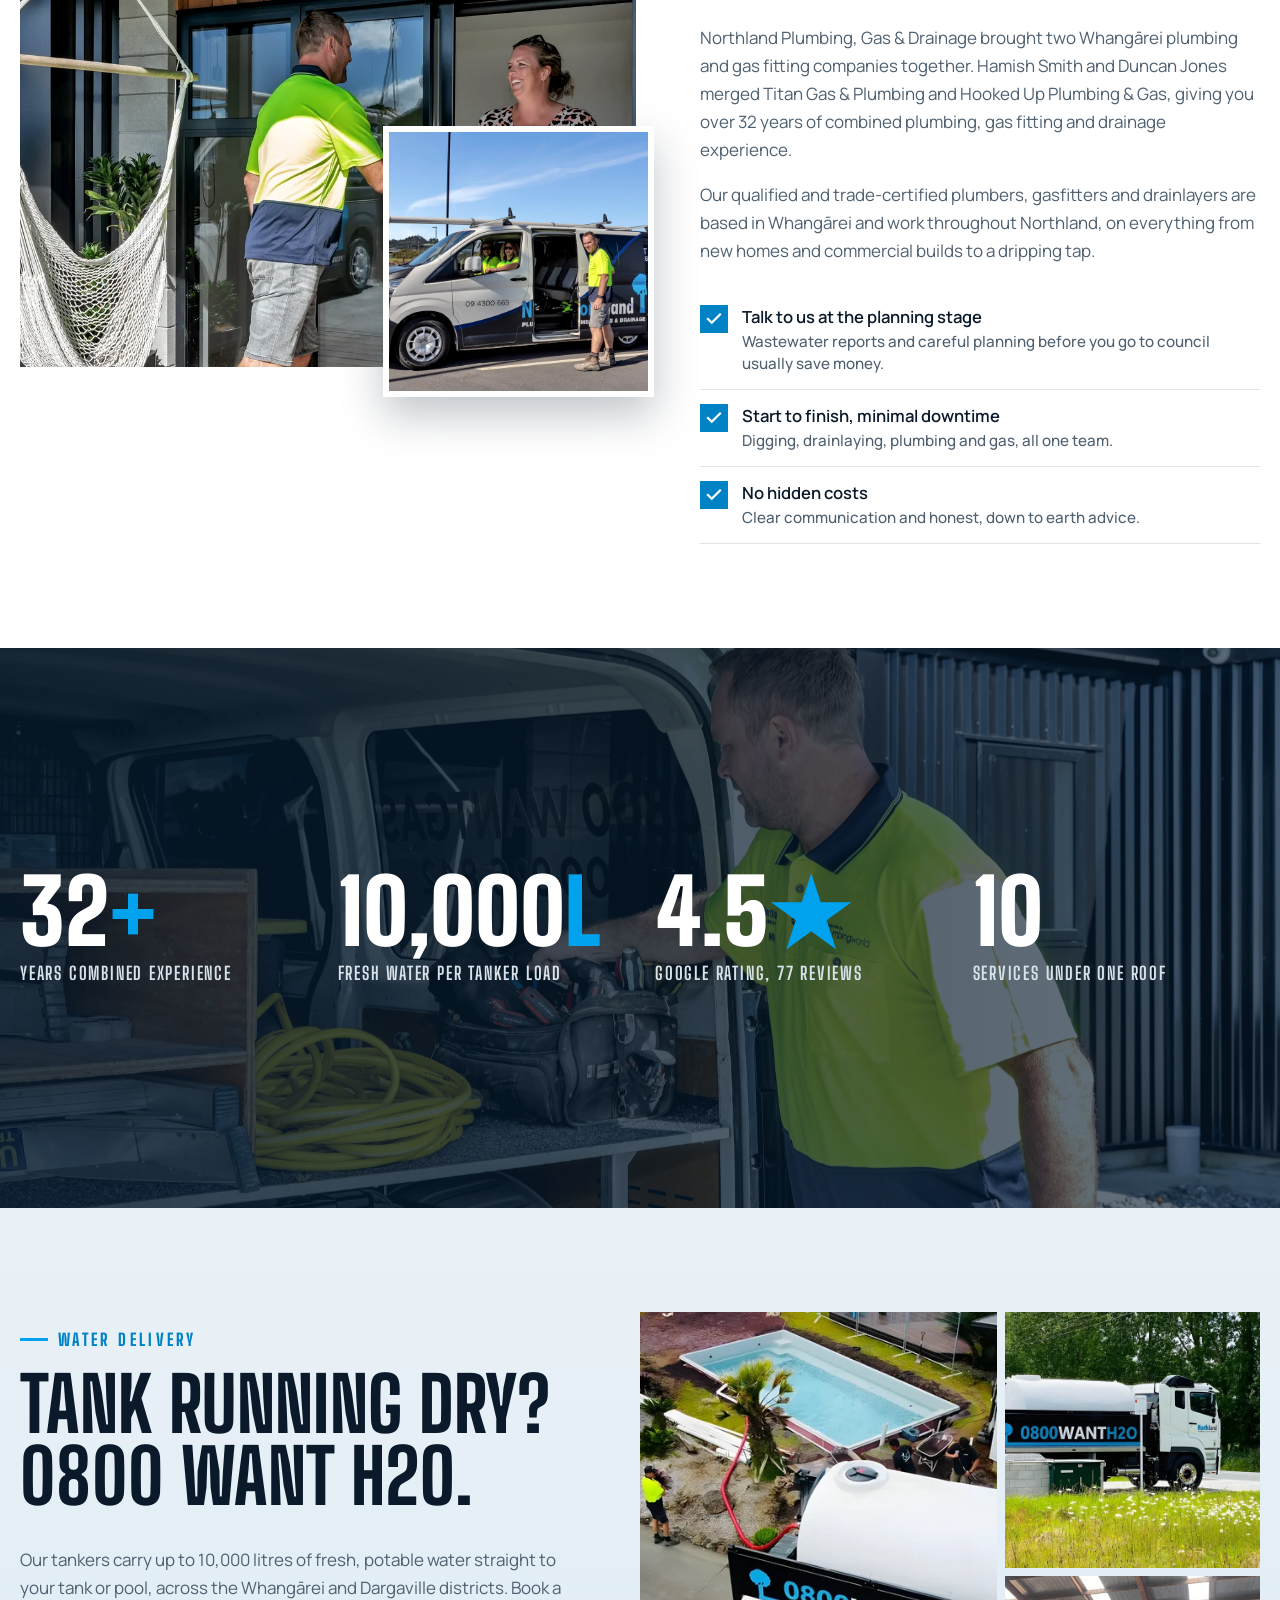
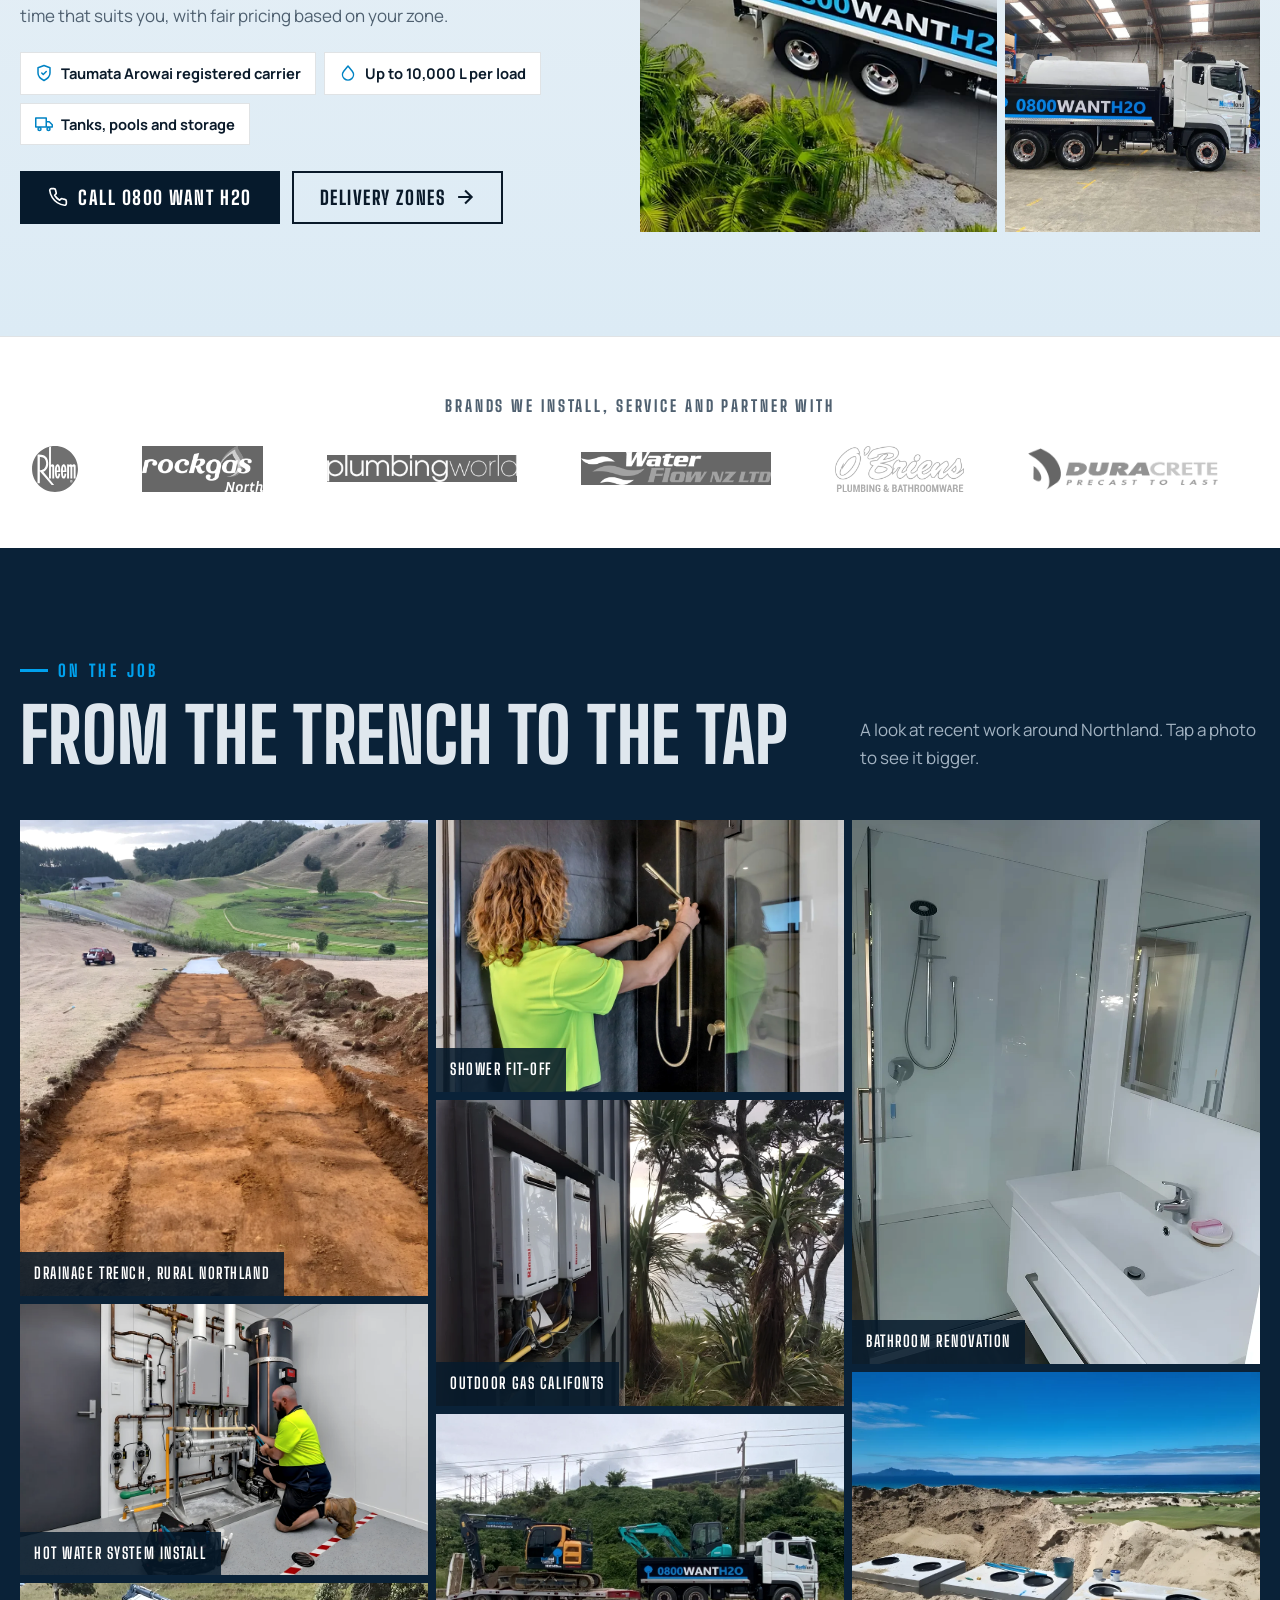
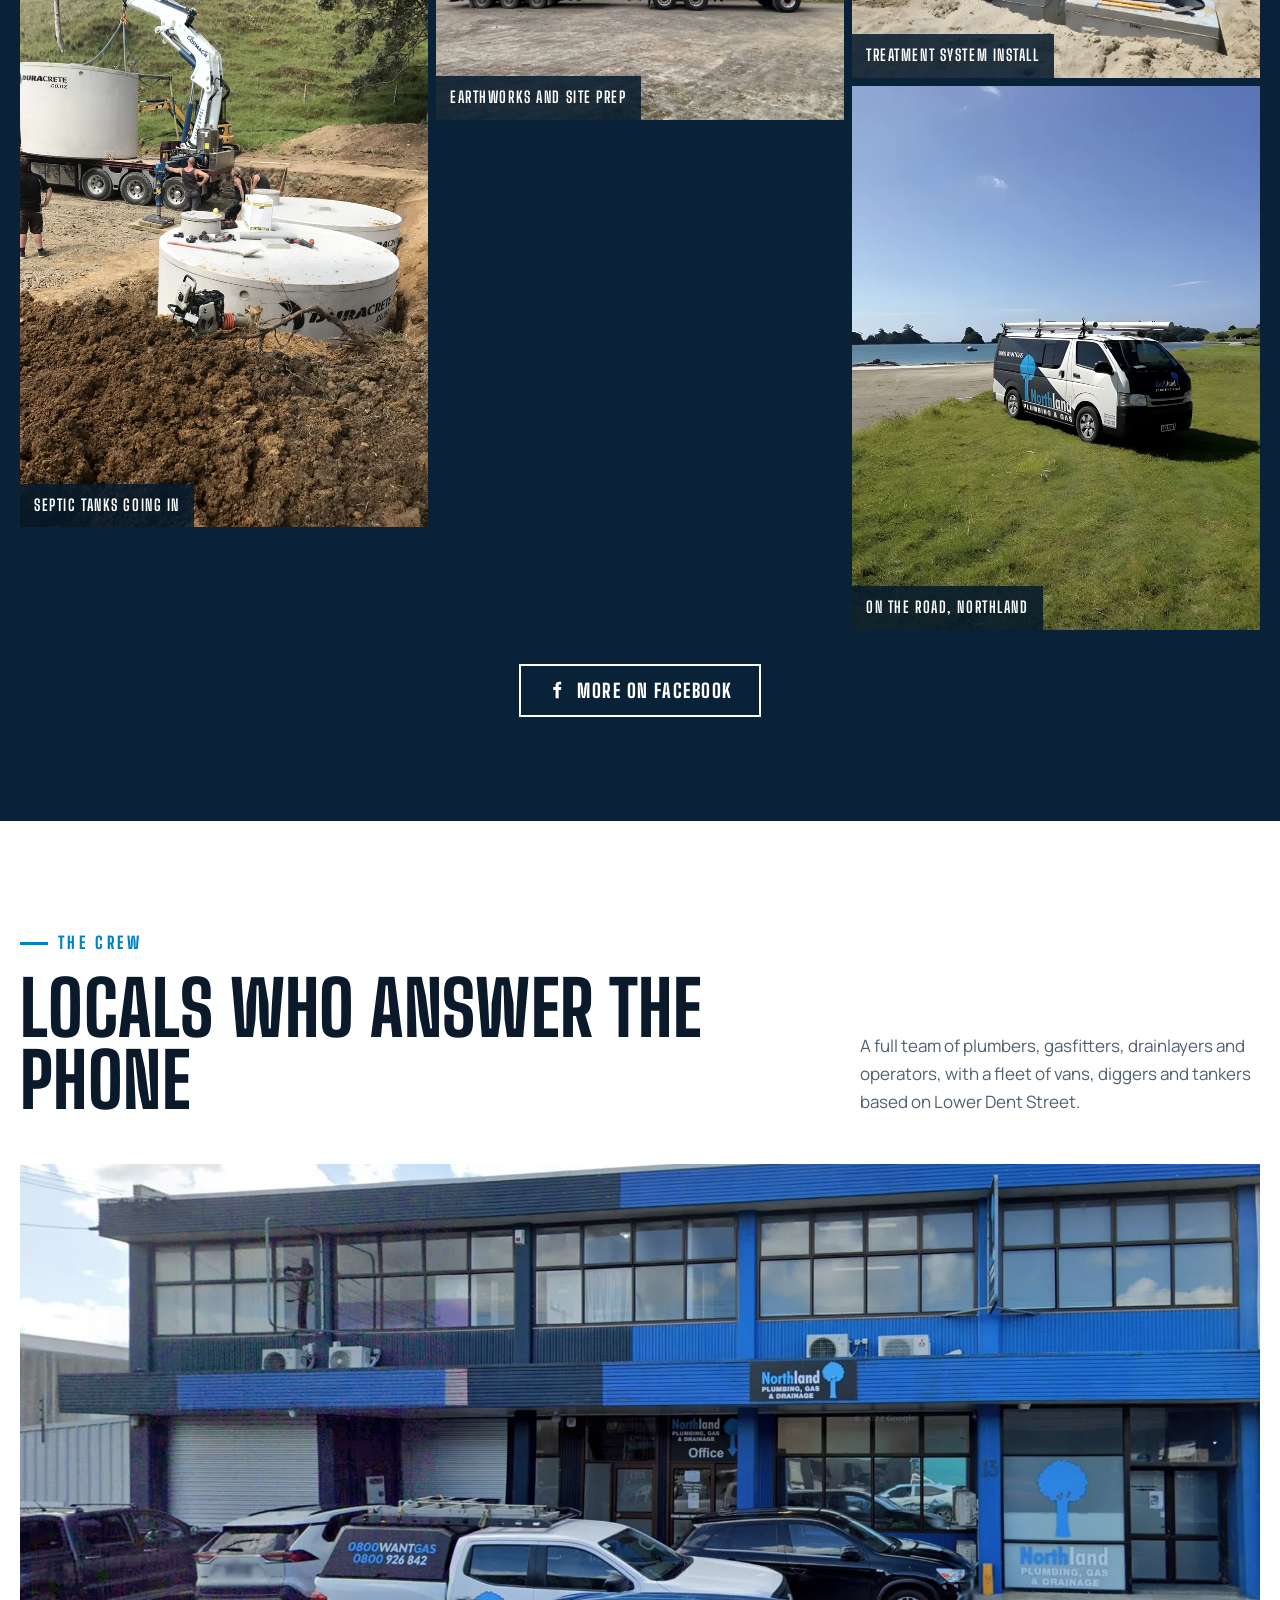
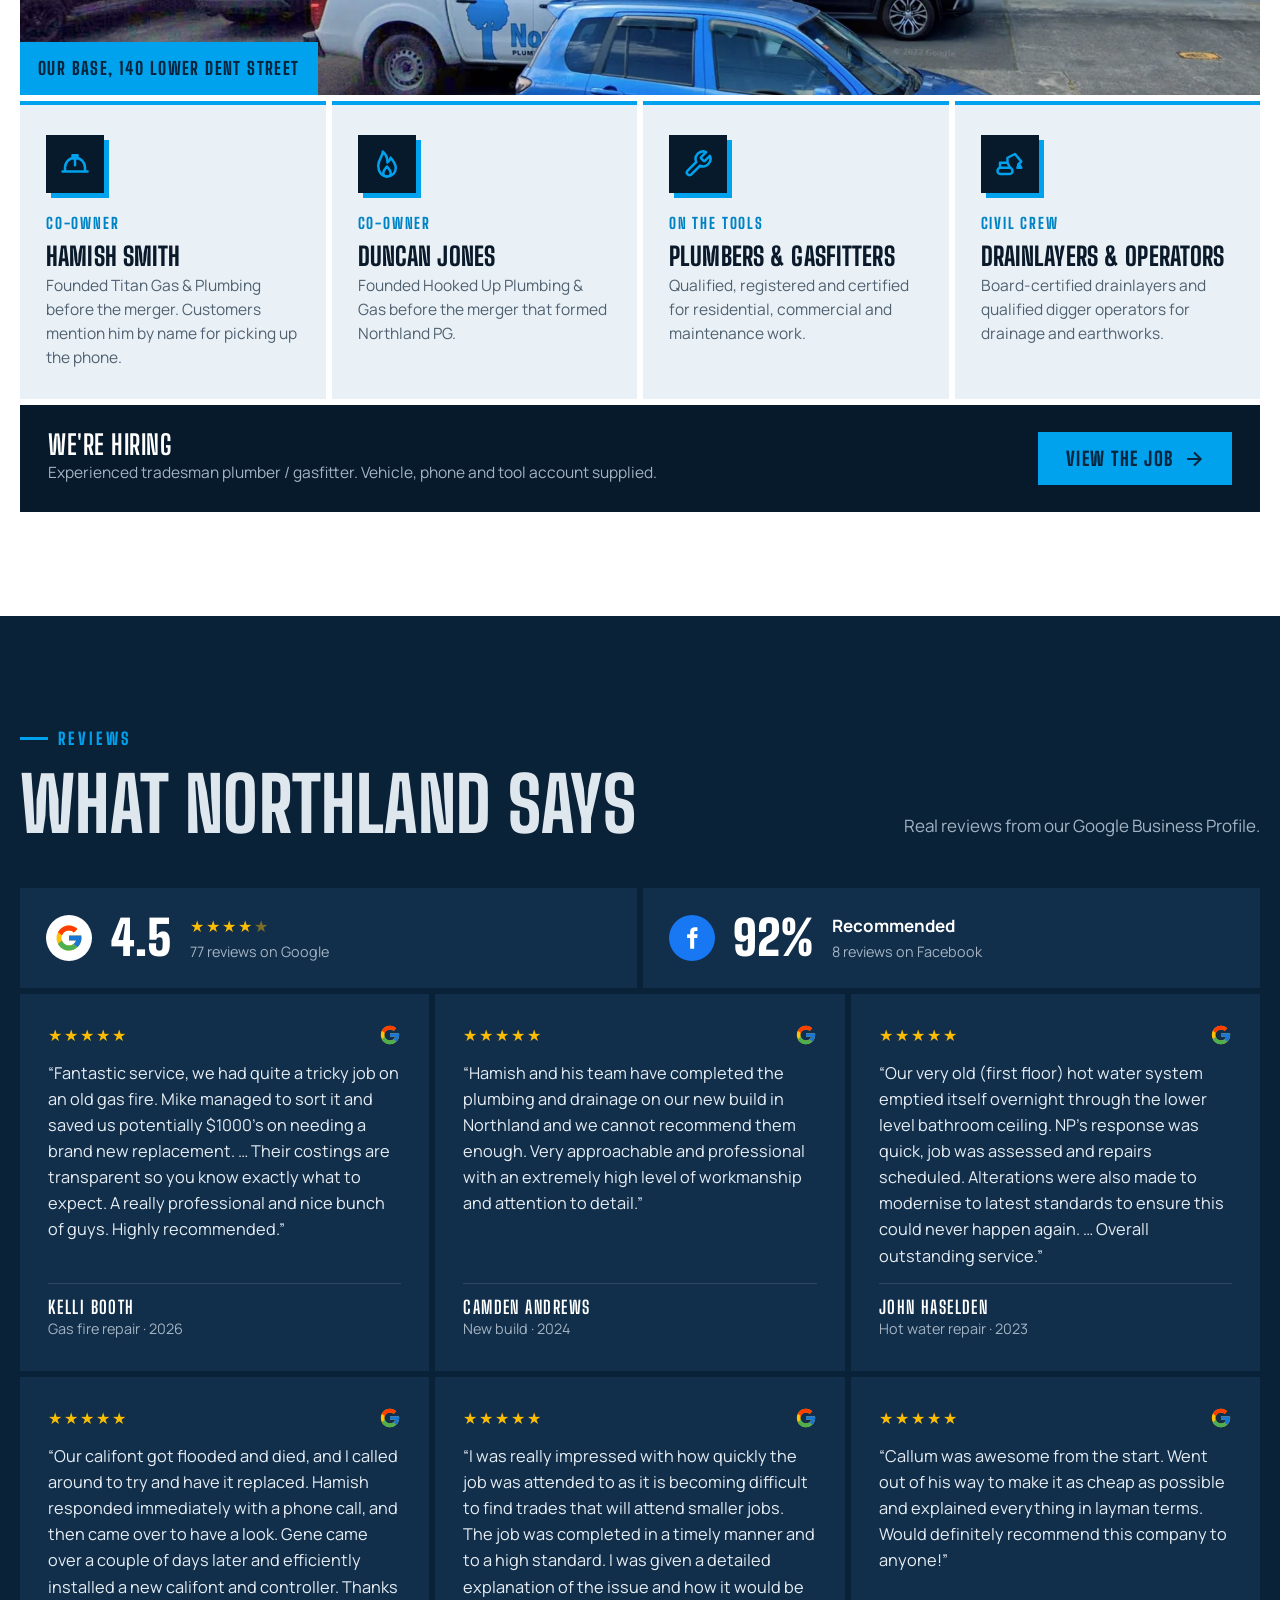
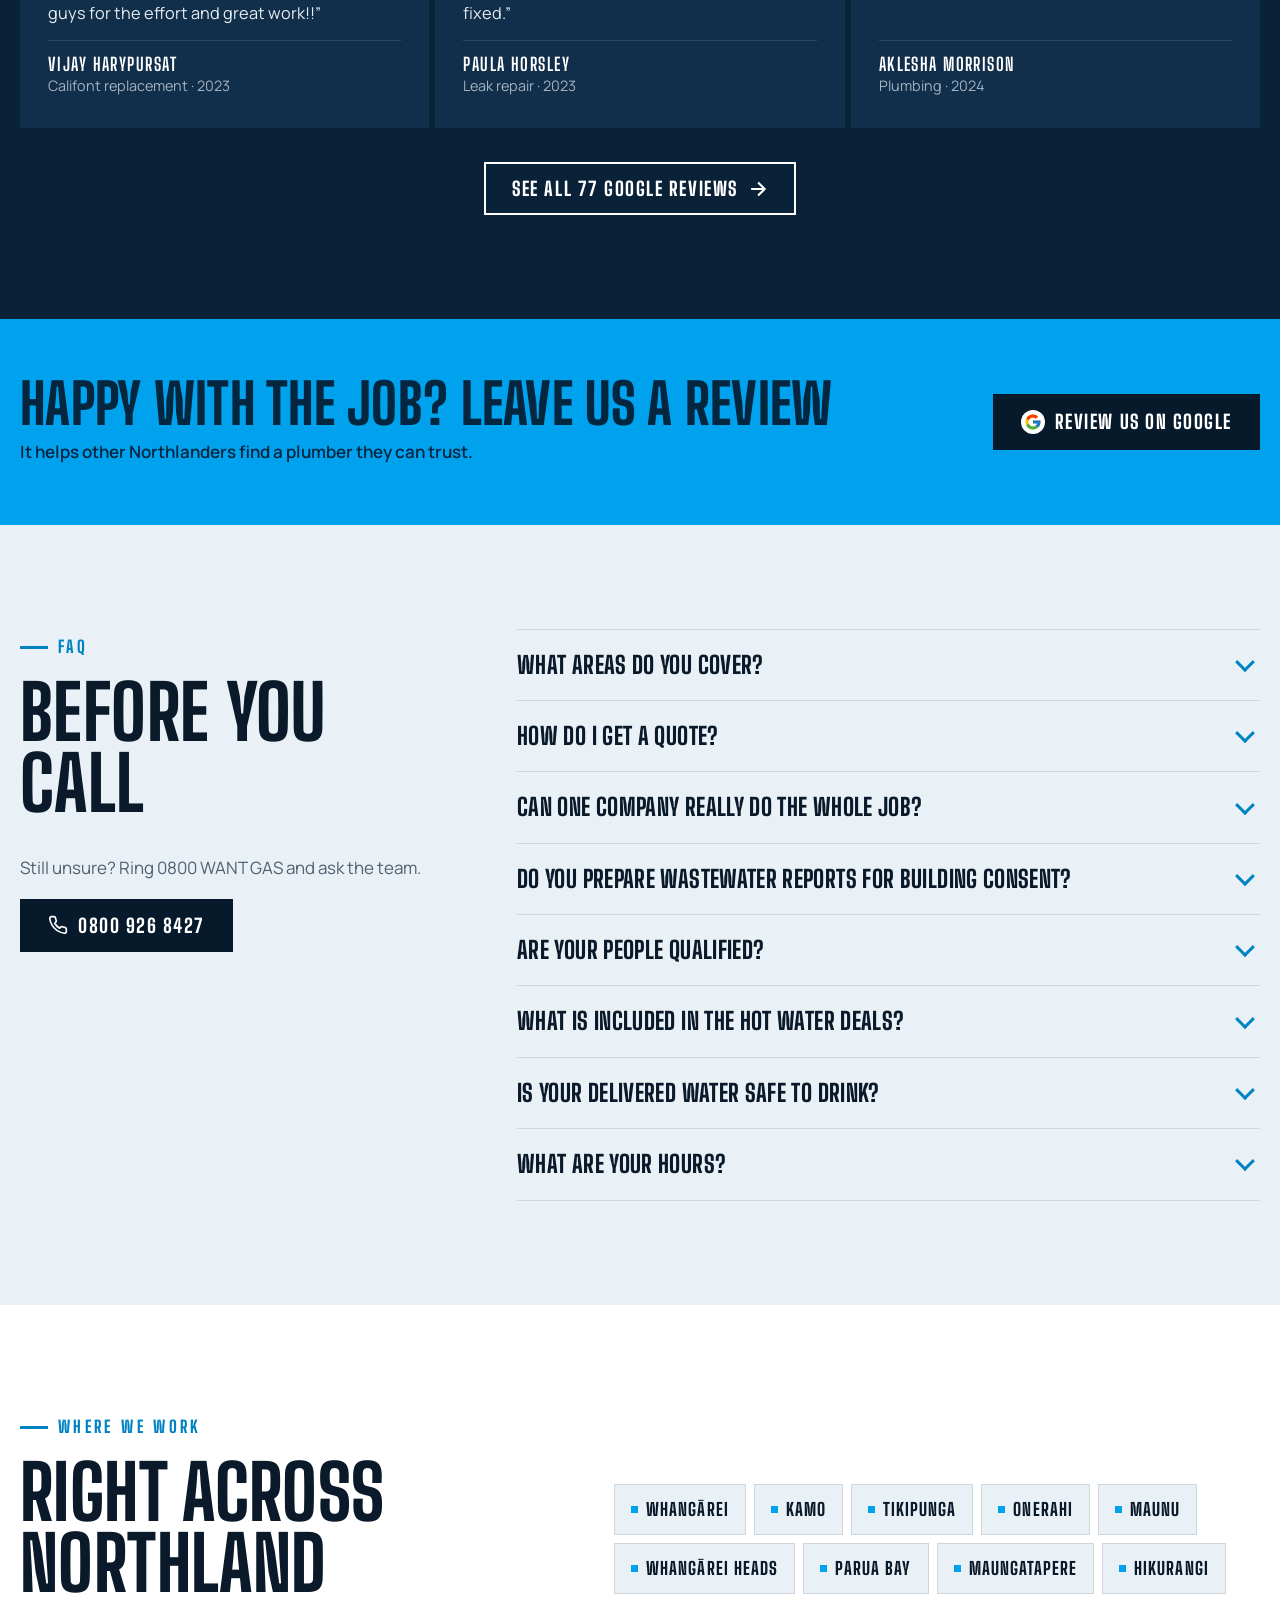
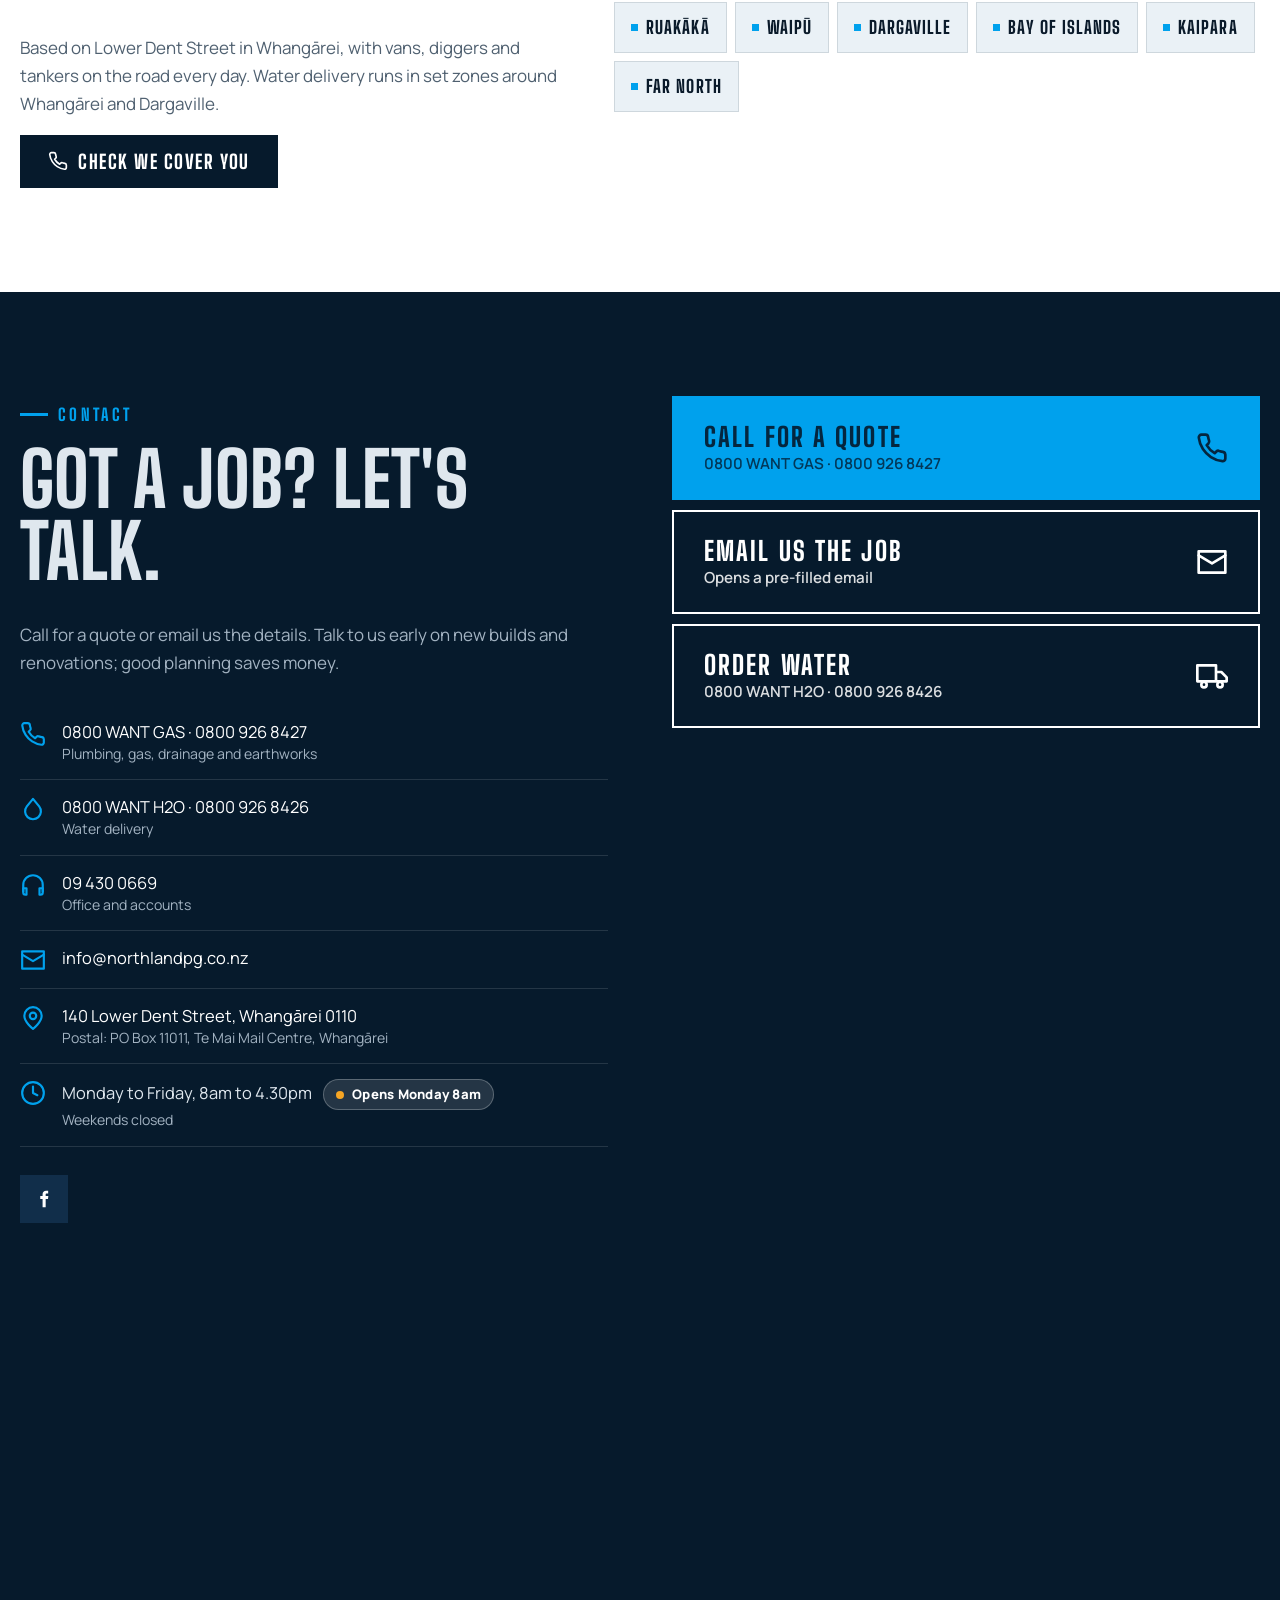
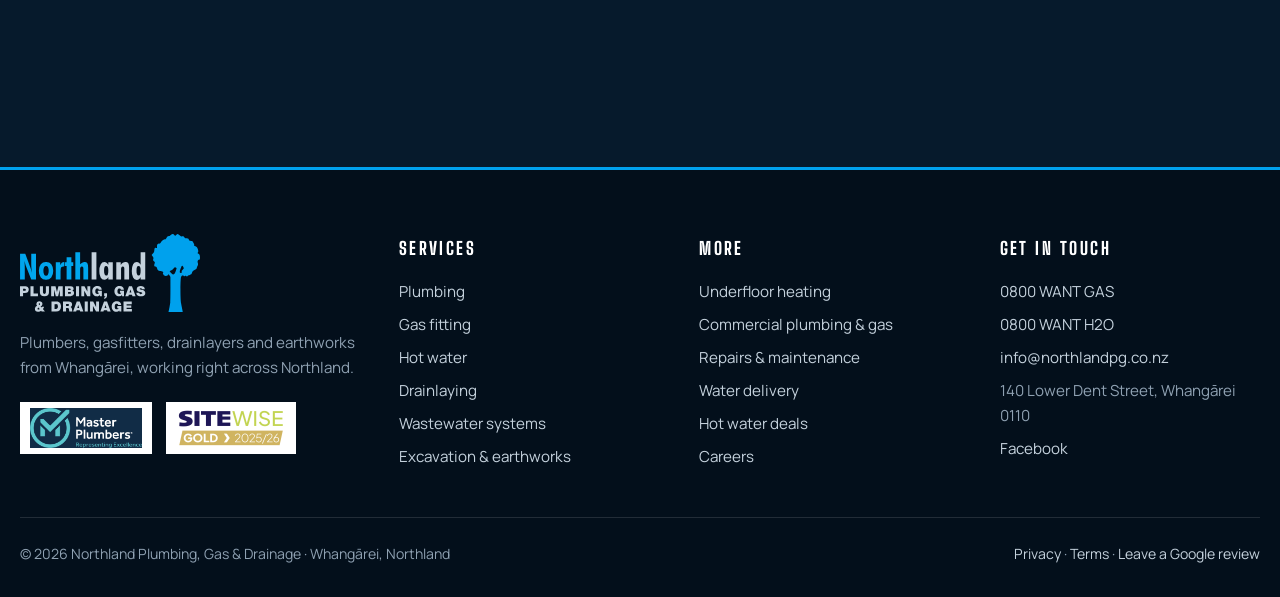
==== commit 98228e6d: "Show the whole team in the hero and load every photo up front The hero is now the team photo alone a" ====
--- a/index.html
+++ b/index.html
@@ -70,34 +70,25 @@
 
 <!-- HERO -->
 <section class="hero" aria-label="Introduction">
-  <div class="hero-slides" id="heroSlides">
-    <img class="active" src="img/hero-team-aerial-1920.webp" srcset="img/hero-team-aerial-1080.webp 1080w, img/hero-team-aerial-1920.webp 1920w, img/hero-team-aerial-3840.webp 3840w" sizes="100vw" alt="The Northland Plumbing, Gas &amp; Drainage crew and fleet" width="1920" height="1276" fetchpriority="high">
-    <img src="img/hero-van-new-build-1920.webp" srcset="img/hero-van-new-build-1080.webp 1080w, img/hero-van-new-build-1920.webp 1920w, img/hero-van-new-build-3840.webp 3840w" sizes="100vw" alt="Northland Plumbing van outside a new build" width="1920" height="1280" loading="lazy" decoding="async">
-    <img src="img/hero-excavator-1920.webp" srcset="img/hero-excavator-1080.webp 1080w, img/hero-excavator-1920.webp 1920w, img/hero-excavator-3840.webp 3840w" sizes="100vw" alt="Our excavator on a drainage job" width="1920" height="1440" loading="lazy" decoding="async">
-    <img src="img/hero-hot-water-install-1920.webp" srcset="img/hero-hot-water-install-1080.webp 1080w, img/hero-hot-water-install-1920.webp 1920w, img/hero-hot-water-install-3840.webp 3840w" sizes="100vw" alt="Plumber installing a hot water system" width="1920" height="1280" loading="lazy" decoding="async">
-  </div>
-  <div class="wrap">
-    <span class="eyebrow hero-fade">Whangārei based &middot; Northland wide</span>
-    <h1>
-      <span class="line"><span>Plumbing, gas</span></span>
-      <span class="line"><span>&amp; drainage for</span></span>
-      <span class="line"><span class="hl">all of Northland</span></span>
-    </h1>
-    <div class="hero-bottom hero-fade">
-      <div>
-        <p class="lead">Qualified plumbers, gasfitters and certified drainlayers with our own diggers and water tankers. One local crew, from the first trench to the final fit-off.</p>
-        <div class="hero-ctas">
-          <a class="btn btn-primary" href="tel:08009268427"><svg class="icon" aria-hidden="true"><use href="#i-phone"/></svg>Call 0800 WANT GAS</a>
-          <a class="btn btn-ghost" href="#contact">Get a quote <svg class="icon" aria-hidden="true"><use href="#i-arrow"/></svg></a>
-        </div>
-      </div>
-      <div class="ratings">
+  <div class="hero-photo">
+    <img src="img/hero-team-aerial-1920.webp" srcset="img/hero-team-aerial-1080.webp 1080w, img/hero-team-aerial-1920.webp 1920w, img/hero-team-aerial-3840.webp 3840w" sizes="100vw" alt="The whole Northland Plumbing, Gas &amp; Drainage team lined up in front of the fleet" width="1920" height="1276" fetchpriority="high">
+  </div>
+  <div class="wrap">
+    <div class="hero-copy">
+      <div class="hero-top hero-fade"><span class="eyebrow">Whangārei based &middot; Northland wide</span><span class="open-badge" data-open-badge hidden></span></div>
+      <h1>
+        <span class="line"><span>Plumbing, gas &amp; drainage</span></span>
+        <span class="line"><span class="hl">for all of Northland</span></span>
+      </h1>
+      <p class="lead hero-fade">Qualified plumbers, gasfitters and certified drainlayers with our own diggers and water tankers. One local crew, from the first trench to the final fit-off.</p>
+      <div class="hero-ctas hero-fade">
+        <a class="btn btn-primary" href="tel:08009268427"><svg class="icon" aria-hidden="true"><use href="#i-phone"/></svg>Call 0800 WANT GAS</a>
+        <a class="btn btn-ghost" href="#contact">Get a quote <svg class="icon" aria-hidden="true"><use href="#i-arrow"/></svg></a>
         <a class="rating" href="https://www.google.com/search?q=Northland+Plumbing+Gas+%26+Drainage+Whangarei#lrd=0x6d0b7f5d0de557a1:0x5102cbeec86a214e,1,,,," target="_blank" rel="noopener" aria-label="Rated 4.5 out of 5 from 77 Google reviews">
           <svg class="g" viewBox="0 0 48 48" aria-hidden="true"><use href="#i-g"/></svg><span class="num">4.5</span><div><span class="stars" aria-hidden="true">★★★★<span style="opacity:.45">★</span></span><small>77 Google reviews</small></div>
         </a>
       </div>
     </div>
-    <div class="slide-dots hero-fade" id="dots" aria-hidden="true"><span class="on"></span><span></span><span></span><span></span></div>
   </div>
 </section>
 
@@ -119,17 +110,32 @@
       <p class="muted reveal">Plumbing, gas, hot water, drainage, wastewater and earthworks, plus water delivery. Tap any service for the details.</p>
     </div>
     <div class="tiles">
-      <a href="services/plumbing.html" class="tile wide wipe"><img src="img/plumbing-bathroom-vanity-1920.webp" srcset="img/plumbing-bathroom-vanity-1080.webp 1080w, img/plumbing-bathroom-vanity-1920.webp 1920w" sizes="(max-width:600px) 100vw, (max-width:900px) 100vw, 66vw" alt="Plumbing" width="1920" height="1280" loading="lazy" decoding="async"><div class="tile-body"><span class="num">01</span><h3>Plumbing</h3><p>New homes, renovations, leaks, blocked drains and fit-offs, done by qualified plumbers.</p><span class="more">Learn more <svg class="" aria-hidden="true"><use href="#i-arrow"/></svg></span></div></a>
-      <a href="services/gas-fitting.html" class="tile  wipe"><img src="img/gas-hob-install-1920.webp" srcset="img/gas-hob-install-1080.webp 1080w, img/gas-hob-install-1920.webp 1920w" sizes="(max-width:600px) 100vw, (max-width:900px) 50vw, 33vw" alt="Gas fitting" width="1920" height="1280" loading="lazy" decoding="async"><div class="tile-body"><span class="num">02</span><h3>Gas fitting</h3><p>Gas hobs, califonts, heating and full commercial kitchen fit-outs, certified and signed off.</p><span class="more">Learn more <svg class="" aria-hidden="true"><use href="#i-arrow"/></svg></span></div></a>
-      <a href="services/hot-water.html" class="tile  wipe"><img src="img/hot-water-rinnai-1920.webp" srcset="img/hot-water-rinnai-1080.webp 1080w, img/hot-water-rinnai-1920.webp 1920w" sizes="(max-width:600px) 100vw, (max-width:900px) 50vw, 33vw" alt="Hot water" width="1920" height="1280" loading="lazy" decoding="async"><div class="tile-body"><span class="num">03</span><h3>Hot water</h3><p>Gas califonts, electric cylinders, mains pressure upgrades and wet-backs. Supplied, installed, certified.</p><span class="more">Learn more <svg class="" aria-hidden="true"><use href="#i-arrow"/></svg></span></div></a>
-      <a href="services/drainlaying.html" class="tile  wipe"><img src="img/drainage-site-1920.webp" srcset="img/drainage-site-1080.webp 1080w, img/drainage-site-1920.webp 1920w" sizes="(max-width:600px) 100vw, (max-width:900px) 50vw, 33vw" alt="Drainlaying" width="1920" height="1080" loading="lazy" decoding="async"><div class="tile-body"><span class="num">04</span><h3>Drainlaying</h3><p>Certified drainlayers for new homes, subdivisions, commercial sites and stubborn blocked drains.</p><span class="more">Learn more <svg class="" aria-hidden="true"><use href="#i-arrow"/></svg></span></div></a>
-      <a href="services/wastewater.html" class="tile  wipe"><img src="img/wastewater-tanks-1920.webp" srcset="img/wastewater-tanks-1080.webp 1080w, img/wastewater-tanks-1920.webp 1920w" sizes="(max-width:600px) 100vw, (max-width:900px) 50vw, 33vw" alt="Wastewater systems" width="1920" height="1440" loading="lazy" decoding="async"><div class="tile-body"><span class="num">05</span><h3>Wastewater systems</h3><p>Septic tanks and treatment systems designed for your site, from consent report to commissioning.</p><span class="more">Learn more <svg class="" aria-hidden="true"><use href="#i-arrow"/></svg></span></div></a>
-      <a href="services/excavation-earthworks.html" class="tile  wipe"><img src="img/earthworks-diggers-1920.webp" srcset="img/earthworks-diggers-1080.webp 1080w, img/earthworks-diggers-1920.webp 1920w" sizes="(max-width:600px) 100vw, (max-width:900px) 50vw, 33vw" alt="Excavation &amp; earthworks" width="1920" height="1440" loading="lazy" decoding="async"><div class="tile-body"><span class="num">06</span><h3>Excavation & earthworks</h3><p>Site clearing, levelling, trenching, cut and fill, driveways and retaining. Our own diggers, our own operators.</p><span class="more">Learn more <svg class="" aria-hidden="true"><use href="#i-arrow"/></svg></span></div></a>
-      <a href="services/underfloor-heating.html" class="tile wide wipe"><img src="img/underfloor-pipes-1920.webp" srcset="img/underfloor-pipes-1080.webp 1080w, img/underfloor-pipes-1920.webp 1920w" sizes="(max-width:600px) 100vw, (max-width:900px) 100vw, 66vw" alt="Underfloor heating" width="1440" height="1920" loading="lazy" decoding="async"><div class="tile-body"><span class="num">07</span><h3>Underfloor heating</h3><p>Hot water floor heating designed into your new build and warming the whole home from the ground up.</p><span class="more">Learn more <svg class="" aria-hidden="true"><use href="#i-arrow"/></svg></span></div></a>
-      <a href="services/commercial-plumbing.html" class="tile  wipe"><img src="img/commercial-bathrooms-1920.webp" srcset="img/commercial-bathrooms-1080.webp 1080w, img/commercial-bathrooms-1920.webp 1920w" sizes="(max-width:600px) 100vw, (max-width:900px) 50vw, 33vw" alt="Commercial plumbing &amp; gas" width="1920" height="1280" loading="lazy" decoding="async"><div class="tile-body"><span class="num">08</span><h3>Commercial plumbing & gas</h3><p>Shops, schools, kitchens and civic buildings. Designed, installed, certified and maintained with minimal downtime.</p><span class="more">Learn more <svg class="" aria-hidden="true"><use href="#i-arrow"/></svg></span></div></a>
-      <a href="services/repairs-maintenance.html" class="tile  wipe"><img src="img/maintenance-connection-1920.webp" srcset="img/maintenance-connection-1080.webp 1080w, img/maintenance-connection-1920.webp 1920w" sizes="(max-width:600px) 100vw, (max-width:900px) 50vw, 33vw" alt="Repairs &amp; maintenance" width="1920" height="1280" loading="lazy" decoding="async"><div class="tile-body"><span class="num">09</span><h3>Repairs & maintenance</h3><p>Leaks, no hot water, gas faults and scheduled servicing. Fast, fair-priced and done properly.</p><span class="more">Learn more <svg class="" aria-hidden="true"><use href="#i-arrow"/></svg></span></div></a>
-      <a href="services/water-delivery.html" class="tile  wipe"><img src="img/water-truck-pool-1920.webp" srcset="img/water-truck-pool-1080.webp 1080w, img/water-truck-pool-1920.webp 1920w" sizes="(max-width:600px) 100vw, (max-width:900px) 50vw, 33vw" alt="Water delivery" width="1920" height="1080" loading="lazy" decoding="async"><div class="tile-body"><span class="num">10</span><h3>Water delivery</h3><p>Up to 10,000 litres of drinking water per load, from a Taumata Arowai registered water carrier.</p><span class="more">Learn more <svg class="" aria-hidden="true"><use href="#i-arrow"/></svg></span></div></a>
-    </div>
+      <a href="services/plumbing.html" class="tile wide"><img src="img/plumbing-bathroom-vanity-1920.webp" srcset="img/plumbing-bathroom-vanity-1080.webp 1080w, img/plumbing-bathroom-vanity-1920.webp 1920w" sizes="(max-width:600px) 100vw, (max-width:900px) 100vw, 66vw" alt="Plumbing" width="1920" height="1280" decoding="async"><div class="tile-body"><span class="num">01</span><h3>Plumbing</h3><p>New homes, renovations, leaks, blocked drains and fit-offs, done by qualified plumbers.</p><span class="more">Learn more <svg class="" aria-hidden="true"><use href="#i-arrow"/></svg></span></div></a>
+      <a href="services/gas-fitting.html" class="tile "><img src="img/gas-hob-install-1920.webp" srcset="img/gas-hob-install-1080.webp 1080w, img/gas-hob-install-1920.webp 1920w" sizes="(max-width:600px) 100vw, (max-width:900px) 50vw, 33vw" alt="Gas fitting" width="1920" height="1280" decoding="async"><div class="tile-body"><span class="num">02</span><h3>Gas fitting</h3><p>Gas hobs, califonts, heating and full commercial kitchen fit-outs, certified and signed off.</p><span class="more">Learn more <svg class="" aria-hidden="true"><use href="#i-arrow"/></svg></span></div></a>
+      <a href="services/hot-water.html" class="tile "><img src="img/hot-water-rinnai-1920.webp" srcset="img/hot-water-rinnai-1080.webp 1080w, img/hot-water-rinnai-1920.webp 1920w" sizes="(max-width:600px) 100vw, (max-width:900px) 50vw, 33vw" alt="Hot water" width="1920" height="1280" decoding="async"><div class="tile-body"><span class="num">03</span><h3>Hot water</h3><p>Gas califonts, electric cylinders, mains pressure upgrades and wet-backs. Supplied, installed, certified.</p><span class="more">Learn more <svg class="" aria-hidden="true"><use href="#i-arrow"/></svg></span></div></a>
+      <a href="services/drainlaying.html" class="tile "><img src="img/drainage-site-1920.webp" srcset="img/drainage-site-1080.webp 1080w, img/drainage-site-1920.webp 1920w" sizes="(max-width:600px) 100vw, (max-width:900px) 50vw, 33vw" alt="Drainlaying" width="1920" height="1080" decoding="async"><div class="tile-body"><span class="num">04</span><h3>Drainlaying</h3><p>Certified drainlayers for new homes, subdivisions, commercial sites and stubborn blocked drains.</p><span class="more">Learn more <svg class="" aria-hidden="true"><use href="#i-arrow"/></svg></span></div></a>
+      <a href="services/wastewater.html" class="tile "><img src="img/wastewater-tanks-1920.webp" srcset="img/wastewater-tanks-1080.webp 1080w, img/wastewater-tanks-1920.webp 1920w" sizes="(max-width:600px) 100vw, (max-width:900px) 50vw, 33vw" alt="Wastewater systems" width="1920" height="1440" decoding="async"><div class="tile-body"><span class="num">05</span><h3>Wastewater systems</h3><p>Septic tanks and treatment systems designed for your site, from consent report to commissioning.</p><span class="more">Learn more <svg class="" aria-hidden="true"><use href="#i-arrow"/></svg></span></div></a>
+      <a href="services/excavation-earthworks.html" class="tile "><img src="img/earthworks-diggers-1920.webp" srcset="img/earthworks-diggers-1080.webp 1080w, img/earthworks-diggers-1920.webp 1920w" sizes="(max-width:600px) 100vw, (max-width:900px) 50vw, 33vw" alt="Excavation &amp; earthworks" width="1920" height="1440" decoding="async"><div class="tile-body"><span class="num">06</span><h3>Excavation & earthworks</h3><p>Site clearing, levelling, trenching, cut and fill, driveways and retaining. Our own diggers, our own operators.</p><span class="more">Learn more <svg class="" aria-hidden="true"><use href="#i-arrow"/></svg></span></div></a>
+      <a href="services/underfloor-heating.html" class="tile wide"><img src="img/underfloor-pipes-1920.webp" srcset="img/underfloor-pipes-1080.webp 1080w, img/underfloor-pipes-1920.webp 1920w" sizes="(max-width:600px) 100vw, (max-width:900px) 100vw, 66vw" alt="Underfloor heating" width="1440" height="1920" decoding="async"><div class="tile-body"><span class="num">07</span><h3>Underfloor heating</h3><p>Hot water floor heating designed into your new build and warming the whole home from the ground up.</p><span class="more">Learn more <svg class="" aria-hidden="true"><use href="#i-arrow"/></svg></span></div></a>
+      <a href="services/commercial-plumbing.html" class="tile "><img src="img/commercial-bathrooms-1920.webp" srcset="img/commercial-bathrooms-1080.webp 1080w, img/commercial-bathrooms-1920.webp 1920w" sizes="(max-width:600px) 100vw, (max-width:900px) 50vw, 33vw" alt="Commercial plumbing &amp; gas" width="1920" height="1280" decoding="async"><div class="tile-body"><span class="num">08</span><h3>Commercial plumbing & gas</h3><p>Shops, schools, kitchens and civic buildings. Designed, installed, certified and maintained with minimal downtime.</p><span class="more">Learn more <svg class="" aria-hidden="true"><use href="#i-arrow"/></svg></span></div></a>
+      <a href="services/repairs-maintenance.html" class="tile "><img src="img/maintenance-connection-1920.webp" srcset="img/maintenance-connection-1080.webp 1080w, img/maintenance-connection-1920.webp 1920w" sizes="(max-width:600px) 100vw, (max-width:900px) 50vw, 33vw" alt="Repairs &amp; maintenance" width="1920" height="1280" decoding="async"><div class="tile-body"><span class="num">09</span><h3>Repairs & maintenance</h3><p>Leaks, no hot water, gas faults and scheduled servicing. Fast, fair-priced and done properly.</p><span class="more">Learn more <svg class="" aria-hidden="true"><use href="#i-arrow"/></svg></span></div></a>
+      <a href="services/water-delivery.html" class="tile "><img src="img/water-truck-pool-1920.webp" srcset="img/water-truck-pool-1080.webp 1080w, img/water-truck-pool-1920.webp 1920w" sizes="(max-width:600px) 100vw, (max-width:900px) 50vw, 33vw" alt="Water delivery" width="1920" height="1080" decoding="async"><div class="tile-body"><span class="num">10</span><h3>Water delivery</h3><p>Up to 10,000 litres of drinking water per load, from a Taumata Arowai registered water carrier.</p><span class="more">Learn more <svg class="" aria-hidden="true"><use href="#i-arrow"/></svg></span></div></a>
+    </div>
+  </div>
+</section>
+
+<!-- HOW IT WORKS -->
+<section id="how" class="band-light how">
+  <div class="wrap">
+    <div class="section-head">
+      <div><span class="eyebrow reveal">How it works</span><h2 class="reveal">Three steps. No runaround.</h2></div>
+      <p class="muted reveal">One phone call gets the right people on the job, whether it's a dripping tap or a full new-build fit-out.</p>
+    </div>
+    <ol class="steps">
+      <li class="reveal"><span class="step-n">01</span><svg class="icon" aria-hidden="true"><use href="#i-phone"/></svg><h3>Call or email us</h3><p>Ring 0800 WANT GAS or email the job details. Building or renovating? Talk to us at the planning stage.</p></li>
+      <li class="reveal"><span class="step-n">02</span><svg class="icon" aria-hidden="true"><use href="#i-award"/></svg><h3>Clear advice and pricing</h3><p>We look at the job and give you honest, down to earth advice with no hidden costs.</p></li>
+      <li class="reveal"><span class="step-n">03</span><svg class="icon" aria-hidden="true"><use href="#i-check"/></svg><h3>One crew does it all</h3><p>Digging, drainage, plumbing and gas by one team, then certified and signed off.</p></li>
+    </ol>
   </div>
 </section>
 
@@ -142,7 +148,7 @@
     </div>
     <div class="deals-grid">
       <article class="deal reveal">
-        <div class="deal-img"><img src="img/hot-water-rinnai-1920.webp" srcset="img/hot-water-rinnai-1080.webp 1080w, img/hot-water-rinnai-1920.webp 1920w" sizes="(max-width:600px) 100vw, 25vw" alt="Rinnai gas califont installed on a wall" width="1920" height="1280" loading="lazy" decoding="async"></div>
+        <div class="deal-img"><img src="img/hot-water-rinnai-1920.webp" srcset="img/hot-water-rinnai-1080.webp 1080w, img/hot-water-rinnai-1920.webp 1920w" sizes="(max-width:600px) 100vw, 25vw" alt="Rinnai gas califont installed on a wall" width="1920" height="1280" decoding="async"></div>
         <div class="deal-body">
           <span class="tag">Instant gas hot water</span>
           <h3>Rinnai A26 califont conversion</h3>
@@ -156,7 +162,7 @@
         </div>
       </article>
       <article class="deal reveal">
-        <div class="deal-img"><img src="img/hero-hot-water-install-1920.webp" srcset="img/hero-hot-water-install-1080.webp 1080w, img/hero-hot-water-install-1920.webp 1920w" sizes="(max-width:600px) 100vw, 25vw" alt="Plumber installing a hot water system" width="1920" height="1280" loading="lazy" decoding="async"></div>
+        <div class="deal-img"><img src="img/hero-hot-water-install-1920.webp" srcset="img/hero-hot-water-install-1080.webp 1080w, img/hero-hot-water-install-1920.webp 1920w" sizes="(max-width:600px) 100vw, 25vw" alt="Plumber installing a hot water system" width="1920" height="1280" decoding="async"></div>
         <div class="deal-body">
           <span class="tag">Mains pressure</span>
           <h3>Mains pressure cylinder upgrade</h3>
@@ -177,10 +183,10 @@
 <!-- ABOUT -->
 <section id="about" class="band-light">
   <div class="wrap split">
-    <div class="split-img wipe-up">
-      <img src="img/greeting-customer-1920.webp" srcset="img/greeting-customer-1080.webp 1080w, img/greeting-customer-1920.webp 1920w" sizes="(max-width:900px) 100vw, 50vw" alt="Northland Plumbing plumber greeting a customer at the door" width="1920" height="1280" loading="lazy" decoding="async">
+    <div class="split-img">
+      <img src="img/greeting-customer-1920.webp" srcset="img/greeting-customer-1080.webp 1080w, img/greeting-customer-1920.webp 1920w" sizes="(max-width:900px) 100vw, 50vw" alt="Northland Plumbing plumber greeting a customer at the door" width="1920" height="1280" decoding="async">
       <div class="corner-tag">32+ years<br>combined</div>
-      <div class="inset"><img src="img/team-in-van-1920.webp" srcset="img/team-in-van-1080.webp 1080w, img/team-in-van-1920.webp 1920w" sizes="(max-width:900px) 40vw, 22vw" alt="The team in a Northland Plumbing van" width="1920" height="1280" loading="lazy" decoding="async"></div>
+      <div class="inset"><img src="img/team-in-van-1920.webp" srcset="img/team-in-van-1080.webp 1080w, img/team-in-van-1920.webp 1920w" sizes="(max-width:900px) 40vw, 22vw" alt="The team in a Northland Plumbing van" width="1920" height="1280" decoding="async"></div>
     </div>
     <div>
       <span class="eyebrow reveal">About us</span>
@@ -198,7 +204,7 @@
 
 <!-- STATS -->
 <section class="parallax" aria-label="By the numbers">
-  <div class="bg" id="parallaxBg"><img src="img/toolbox-van-1920.webp" srcset="img/toolbox-van-1080.webp 1080w, img/toolbox-van-1920.webp 1920w" sizes="100vw" alt="" width="1920" height="1280" loading="lazy" decoding="async"></div>
+  <div class="bg" id="parallaxBg"><img src="img/toolbox-van-1920.webp" srcset="img/toolbox-van-1080.webp 1080w, img/toolbox-van-1920.webp 1920w" sizes="100vw" alt="" width="1920" height="1280" decoding="async"></div>
   <div class="wrap">
     <div class="stats">
       <div class="stat reveal"><div class="n"><span data-count="32">32</span><em>+</em></div><p>Years combined experience</p></div>
@@ -228,9 +234,9 @@
         </div>
       </div>
       <div class="water-photos">
-        <figure class="wipe-up"><img src="img/water-truck-pool-1920.webp" srcset="img/water-truck-pool-1080.webp 1080w, img/water-truck-pool-1920.webp 1920w" sizes="(max-width:960px) 60vw, 33vw" alt="Water tanker filling a swimming pool, from above" width="1920" height="1080" loading="lazy" decoding="async"></figure>
-        <figure class="wipe-up"><img src="img/water-truck-filling-1920.webp" srcset="img/water-truck-filling-1080.webp 1080w, img/water-truck-filling-1920.webp 1920w" sizes="(max-width:960px) 40vw, 22vw" alt="Water tanker being filled at the pump station" width="1920" height="1080" loading="lazy" decoding="async"></figure>
-        <figure class="wipe-up"><img src="img/water-truck-shed-1920.webp" srcset="img/water-truck-shed-1080.webp 1080w, img/water-truck-shed-1920.webp 1920w" sizes="(max-width:960px) 40vw, 22vw" alt="The 0800 WANT H2O water tanker" width="1920" height="1440" loading="lazy" decoding="async"></figure>
+        <figure ><img src="img/water-truck-pool-1920.webp" srcset="img/water-truck-pool-1080.webp 1080w, img/water-truck-pool-1920.webp 1920w" sizes="(max-width:960px) 60vw, 33vw" alt="Water tanker filling a swimming pool, from above" width="1920" height="1080" decoding="async"></figure>
+        <figure ><img src="img/water-truck-filling-1920.webp" srcset="img/water-truck-filling-1080.webp 1080w, img/water-truck-filling-1920.webp 1920w" sizes="(max-width:960px) 40vw, 22vw" alt="Water tanker being filled at the pump station" width="1920" height="1080" decoding="async"></figure>
+        <figure ><img src="img/water-truck-shed-1920.webp" srcset="img/water-truck-shed-1080.webp 1080w, img/water-truck-shed-1920.webp 1920w" sizes="(max-width:960px) 40vw, 22vw" alt="The 0800 WANT H2O water tanker" width="1920" height="1440" decoding="async"></figure>
       </div>
     </div>
   </div>
@@ -239,7 +245,7 @@
 <!-- BRANDS -->
 <section class="brands" aria-label="Brands we install and partner with">
   <p>Brands we install, service and partner with</p>
-  <div class="marquee"><ul><li><img src="img/brands/logo-rheem.svg" alt="Rheem" loading="lazy"></li><li><img src="img/brands/logo-rockgas-north.png" alt="Rockgas North" loading="lazy"></li><li><img src="img/brands/logo-plumbing-world.png" alt="Plumbing World" loading="lazy"></li><li><img src="img/brands/logo-waterflow.png" alt="Water Flow NZ" loading="lazy"></li><li><img src="img/brands/logo-obriens.png" alt="O&#x27;Briens Plumbing and Bathroomware" loading="lazy"></li><li><img src="img/brands/logo-duracrete.png" alt="Duracrete" loading="lazy"></li><li><img src="img/brands/logo-econo-treat.svg" alt="Econo-Treat" loading="lazy"></li><li><img src="img/brands/logo-naturalflow.svg" alt="NaturalFlow" loading="lazy"></li><li><img src="img/brands/logo-e-one.png" alt="E/One" loading="lazy"></li><li><img src="img/brands/logo-aquatec.png" alt="Aquatec" loading="lazy"></li><li><img src="img/brands/logo-ecodan.png" alt="Ecodan" loading="lazy"></li><li><img src="img/brands/logo-black-diamond.png" alt="Black Diamond" loading="lazy"></li></ul><ul aria-hidden="true"><li><img src="img/brands/logo-rheem.svg" alt="" loading="lazy"></li><li><img src="img/brands/logo-rockgas-north.png" alt="" loading="lazy"></li><li><img src="img/brands/logo-plumbing-world.png" alt="" loading="lazy"></li><li><img src="img/brands/logo-waterflow.png" alt="" loading="lazy"></li><li><img src="img/brands/logo-obriens.png" alt="" loading="lazy"></li><li><img src="img/brands/logo-duracrete.png" alt="" loading="lazy"></li><li><img src="img/brands/logo-econo-treat.svg" alt="" loading="lazy"></li><li><img src="img/brands/logo-naturalflow.svg" alt="" loading="lazy"></li><li><img src="img/brands/logo-e-one.png" alt="" loading="lazy"></li><li><img src="img/brands/logo-aquatec.png" alt="" loading="lazy"></li><li><img src="img/brands/logo-ecodan.png" alt="" loading="lazy"></li><li><img src="img/brands/logo-black-diamond.png" alt="" loading="lazy"></li></ul></div>
+  <div class="marquee"><ul><li><img src="img/brands/logo-rheem.svg" alt="Rheem"></li><li><img src="img/brands/logo-rockgas-north.png" alt="Rockgas North"></li><li><img src="img/brands/logo-plumbing-world.png" alt="Plumbing World"></li><li><img src="img/brands/logo-waterflow.png" alt="Water Flow NZ"></li><li><img src="img/brands/logo-obriens.png" alt="O&#x27;Briens Plumbing and Bathroomware"></li><li><img src="img/brands/logo-duracrete.png" alt="Duracrete"></li><li><img src="img/brands/logo-econo-treat.svg" alt="Econo-Treat"></li><li><img src="img/brands/logo-naturalflow.svg" alt="NaturalFlow"></li><li><img src="img/brands/logo-e-one.png" alt="E/One"></li><li><img src="img/brands/logo-aquatec.png" alt="Aquatec"></li><li><img src="img/brands/logo-ecodan.png" alt="Ecodan"></li><li><img src="img/brands/logo-black-diamond.png" alt="Black Diamond"></li></ul><ul aria-hidden="true"><li><img src="img/brands/logo-rheem.svg" alt=""></li><li><img src="img/brands/logo-rockgas-north.png" alt=""></li><li><img src="img/brands/logo-plumbing-world.png" alt=""></li><li><img src="img/brands/logo-waterflow.png" alt=""></li><li><img src="img/brands/logo-obriens.png" alt=""></li><li><img src="img/brands/logo-duracrete.png" alt=""></li><li><img src="img/brands/logo-econo-treat.svg" alt=""></li><li><img src="img/brands/logo-naturalflow.svg" alt=""></li><li><img src="img/brands/logo-e-one.png" alt=""></li><li><img src="img/brands/logo-aquatec.png" alt=""></li><li><img src="img/brands/logo-ecodan.png" alt=""></li><li><img src="img/brands/logo-black-diamond.png" alt=""></li></ul></div>
 </section>
 
 <!-- RECENT JOBS -->
@@ -250,15 +256,15 @@
       <p class="muted reveal">A look at recent work around Northland. Tap a photo to see it bigger.</p>
     </div>
     <div class="masonry">
-      <figure class="wipe-up"><img src="img/drain-trench-1920.webp" srcset="img/drain-trench-1080.webp 1080w, img/drain-trench-1920.webp 1920w" sizes="(max-width:520px) 100vw, (max-width:900px) 50vw, 33vw" alt="Drainage trench, rural Northland" width="1646" height="1920" loading="lazy" decoding="async" data-full="img/drain-trench-1920.webp"><figcaption>Drainage trench, rural Northland</figcaption></figure>
-      <figure class="wipe-up"><img src="img/hero-hot-water-install-1920.webp" srcset="img/hero-hot-water-install-1080.webp 1080w, img/hero-hot-water-install-1920.webp 1920w" sizes="(max-width:520px) 100vw, (max-width:900px) 50vw, 33vw" alt="Hot water system install" width="1920" height="1280" loading="lazy" decoding="async" data-full="img/hero-hot-water-install-1920.webp"><figcaption>Hot water system install</figcaption></figure>
-      <figure class="wipe-up"><img src="img/septic-tank-crane-1920.webp" srcset="img/septic-tank-crane-1080.webp 1080w, img/septic-tank-crane-1920.webp 1920w" sizes="(max-width:520px) 100vw, (max-width:900px) 50vw, 33vw" alt="Septic tanks going in" width="1440" height="1920" loading="lazy" decoding="async" data-full="img/septic-tank-crane-1920.webp"><figcaption>Septic tanks going in</figcaption></figure>
-      <figure class="wipe-up"><img src="img/shower-install-1920.webp" srcset="img/shower-install-1080.webp 1080w, img/shower-install-1920.webp 1920w" sizes="(max-width:520px) 100vw, (max-width:900px) 50vw, 33vw" alt="Shower fit-off" width="1920" height="1280" loading="lazy" decoding="async" data-full="img/shower-install-1920.webp"><figcaption>Shower fit-off</figcaption></figure>
-      <figure class="wipe-up"><img src="img/outdoor-califonts-1920.webp" srcset="img/outdoor-califonts-1080.webp 1080w, img/outdoor-califonts-1920.webp 1920w" sizes="(max-width:520px) 100vw, (max-width:900px) 50vw, 33vw" alt="Outdoor gas califonts" width="1920" height="1440" loading="lazy" decoding="async" data-full="img/outdoor-califonts-1920.webp"><figcaption>Outdoor gas califonts</figcaption></figure>
-      <figure class="wipe-up"><img src="img/earthworks-diggers-1920.webp" srcset="img/earthworks-diggers-1080.webp 1080w, img/earthworks-diggers-1920.webp 1920w" sizes="(max-width:520px) 100vw, (max-width:900px) 50vw, 33vw" alt="Earthworks and site prep" width="1920" height="1440" loading="lazy" decoding="async" data-full="img/earthworks-diggers-1920.webp"><figcaption>Earthworks and site prep</figcaption></figure>
-      <figure class="wipe-up"><img src="img/bathroom-renovation-1920.webp" srcset="img/bathroom-renovation-1080.webp 1080w, img/bathroom-renovation-1920.webp 1920w" sizes="(max-width:520px) 100vw, (max-width:900px) 50vw, 33vw" alt="Bathroom renovation" width="1440" height="1920" loading="lazy" decoding="async" data-full="img/bathroom-renovation-1920.webp"><figcaption>Bathroom renovation</figcaption></figure>
-      <figure class="wipe-up"><img src="img/wastewater-tanks-1920.webp" srcset="img/wastewater-tanks-1080.webp 1080w, img/wastewater-tanks-1920.webp 1920w" sizes="(max-width:520px) 100vw, (max-width:900px) 50vw, 33vw" alt="Treatment system install" width="1920" height="1440" loading="lazy" decoding="async" data-full="img/wastewater-tanks-1920.webp"><figcaption>Treatment system install</figcaption></figure>
-      <figure class="wipe-up"><img src="img/van-coast-1920.webp" srcset="img/van-coast-1080.webp 1080w, img/van-coast-1920.webp 1920w" sizes="(max-width:520px) 100vw, (max-width:900px) 50vw, 33vw" alt="On the road, Northland" width="1440" height="1920" loading="lazy" decoding="async" data-full="img/van-coast-1920.webp"><figcaption>On the road, Northland</figcaption></figure>
+      <figure ><img src="img/drain-trench-1920.webp" srcset="img/drain-trench-1080.webp 1080w, img/drain-trench-1920.webp 1920w" sizes="(max-width:520px) 100vw, (max-width:900px) 50vw, 33vw" alt="Drainage trench, rural Northland" width="1646" height="1920" decoding="async" data-full="img/drain-trench-1920.webp"><figcaption>Drainage trench, rural Northland</figcaption></figure>
+      <figure ><img src="img/hero-hot-water-install-1920.webp" srcset="img/hero-hot-water-install-1080.webp 1080w, img/hero-hot-water-install-1920.webp 1920w" sizes="(max-width:520px) 100vw, (max-width:900px) 50vw, 33vw" alt="Hot water system install" width="1920" height="1280" decoding="async" data-full="img/hero-hot-water-install-1920.webp"><figcaption>Hot water system install</figcaption></figure>
+      <figure ><img src="img/septic-tank-crane-1920.webp" srcset="img/septic-tank-crane-1080.webp 1080w, img/septic-tank-crane-1920.webp 1920w" sizes="(max-width:520px) 100vw, (max-width:900px) 50vw, 33vw" alt="Septic tanks going in" width="1440" height="1920" decoding="async" data-full="img/septic-tank-crane-1920.webp"><figcaption>Septic tanks going in</figcaption></figure>
+      <figure ><img src="img/shower-install-1920.webp" srcset="img/shower-install-1080.webp 1080w, img/shower-install-1920.webp 1920w" sizes="(max-width:520px) 100vw, (max-width:900px) 50vw, 33vw" alt="Shower fit-off" width="1920" height="1280" decoding="async" data-full="img/shower-install-1920.webp"><figcaption>Shower fit-off</figcaption></figure>
+      <figure ><img src="img/outdoor-califonts-1920.webp" srcset="img/outdoor-califonts-1080.webp 1080w, img/outdoor-califonts-1920.webp 1920w" sizes="(max-width:520px) 100vw, (max-width:900px) 50vw, 33vw" alt="Outdoor gas califonts" width="1920" height="1440" decoding="async" data-full="img/outdoor-califonts-1920.webp"><figcaption>Outdoor gas califonts</figcaption></figure>
+      <figure ><img src="img/earthworks-diggers-1920.webp" srcset="img/earthworks-diggers-1080.webp 1080w, img/earthworks-diggers-1920.webp 1920w" sizes="(max-width:520px) 100vw, (max-width:900px) 50vw, 33vw" alt="Earthworks and site prep" width="1920" height="1440" decoding="async" data-full="img/earthworks-diggers-1920.webp"><figcaption>Earthworks and site prep</figcaption></figure>
+      <figure ><img src="img/bathroom-renovation-1920.webp" srcset="img/bathroom-renovation-1080.webp 1080w, img/bathroom-renovation-1920.webp 1920w" sizes="(max-width:520px) 100vw, (max-width:900px) 50vw, 33vw" alt="Bathroom renovation" width="1440" height="1920" decoding="async" data-full="img/bathroom-renovation-1920.webp"><figcaption>Bathroom renovation</figcaption></figure>
+      <figure ><img src="img/wastewater-tanks-1920.webp" srcset="img/wastewater-tanks-1080.webp 1080w, img/wastewater-tanks-1920.webp 1920w" sizes="(max-width:520px) 100vw, (max-width:900px) 50vw, 33vw" alt="Treatment system install" width="1920" height="1440" decoding="async" data-full="img/wastewater-tanks-1920.webp"><figcaption>Treatment system install</figcaption></figure>
+      <figure ><img src="img/van-coast-1920.webp" srcset="img/van-coast-1080.webp 1080w, img/van-coast-1920.webp 1920w" sizes="(max-width:520px) 100vw, (max-width:900px) 50vw, 33vw" alt="On the road, Northland" width="1440" height="1920" decoding="async" data-full="img/van-coast-1920.webp"><figcaption>On the road, Northland</figcaption></figure>
     </div>
     <div class="center reveal"><a class="btn btn-ghost" href="https://www.facebook.com/NorthlandPG/" target="_blank" rel="noopener"><svg class="" aria-hidden="true"><use href="#i-fb"/></svg>More on Facebook</a></div>
   </div>
@@ -271,7 +277,7 @@
       <div><span class="eyebrow reveal">The crew</span><h2 class="reveal">Locals who answer the phone</h2></div>
       <p class="muted reveal">A full team of plumbers, gasfitters, drainlayers and operators, with a fleet of vans, diggers and tankers based on Lower Dent Street.</p>
     </div>
-    <figure class="team-photo wipe-up"><img src="img/hero-team-aerial-1920.webp" srcset="img/hero-team-aerial-1080.webp 1080w, img/hero-team-aerial-1920.webp 1920w" sizes="100vw" alt="The whole Northland Plumbing, Gas &amp; Drainage team with the fleet" width="1920" height="1276" loading="lazy" decoding="async"><figcaption>The Northland PG team and fleet</figcaption></figure>
+    <figure class="team-photo"><img src="img/building-frontage-1920.webp" srcset="img/building-frontage-1080.webp 1080w, img/building-frontage-1920.webp 1920w" sizes="100vw" alt="The Northland Plumbing, Gas &amp; Drainage base on Lower Dent Street, Whangārei" width="1920" height="1386" decoding="async"><figcaption>Our base, 140 Lower Dent Street</figcaption></figure>
     <div class="team-grid">
       <div class="team-card reveal"><div class="mark"><svg class="" aria-hidden="true"><use href="#i-hat"/></svg></div><span class="role">Co-owner</span><h3>Hamish Smith</h3><p>Founded Titan Gas &amp; Plumbing before the merger. Customers mention him by name for picking up the phone.</p></div>
       <div class="team-card reveal"><div class="mark"><svg class="" aria-hidden="true"><use href="#i-flame"/></svg></div><span class="role">Co-owner</span><h3>Duncan Jones</h3><p>Founded Hooked Up Plumbing &amp; Gas before the merger that formed Northland PG.</p></div>
@@ -335,6 +341,21 @@
   </div>
 </section>
 
+<!-- AREAS -->
+<section id="areas" class="band-light areas">
+  <div class="wrap areas-grid">
+    <div>
+      <span class="eyebrow reveal">Where we work</span>
+      <h2 class="reveal">Right across Northland</h2>
+      <p class="muted reveal">Based on Lower Dent Street in Whangārei, with vans, diggers and tankers on the road every day. Water delivery runs in set zones around Whangārei and Dargaville.</p>
+      <a class="btn btn-dark reveal" href="tel:08009268427"><svg class="icon" aria-hidden="true"><use href="#i-phone"/></svg>Check we cover you</a>
+    </div>
+    <ul class="towns reveal">
+      <li>Whangārei</li><li>Kamo</li><li>Tikipunga</li><li>Onerahi</li><li>Maunu</li><li>Whangārei Heads</li><li>Parua Bay</li><li>Maungatapere</li><li>Hikurangi</li><li>Ruakākā</li><li>Waipū</li><li>Dargaville</li><li>Bay of Islands</li><li>Kaipara</li><li>Far North</li>
+    </ul>
+  </div>
+</section>
+
 <section id="contact" class="contact">
   <div class="wrap contact-grid">
     <div>
@@ -347,7 +368,7 @@
         <li><svg class="icon" aria-hidden="true"><use href="#i-headset"/></svg><div><a href="tel:+6494300669">09 430 0669</a><small>Office and accounts</small></div></li>
         <li><svg class="icon" aria-hidden="true"><use href="#i-mail"/></svg><div><a href="https://mail.google.com/mail/?view=cm&amp;fs=1&amp;to=info%40northlandpg.co.nz&amp;su=Job%20enquiry&amp;body=Hi%20Northland%20Plumbing%2C%20Gas%20%26%20Drainage%2C%0A%0AI%27d%20like%20a%20quote%20for%3A%0A%0AJob%20address%3A%0A%0ABest%20number%20to%20reach%20me%3A%0A%0AThanks" target="_blank" rel="noopener">info&#64;northlandpg.co.nz</a></div></li>
         <li><svg class="icon" aria-hidden="true"><use href="#i-pin"/></svg><div><a href="https://www.google.com/maps/place/Northland+Plumbing+Gas+%26+Drainage/@-35.7273589,174.3290948,17z" target="_blank" rel="noopener">140 Lower Dent Street, Whangārei 0110</a><small>Postal: PO Box 11011, Te Mai Mail Centre, Whangārei</small></div></li>
-        <li><svg class="icon" aria-hidden="true"><use href="#i-clock"/></svg><div>Monday to Friday, 8am to 4.30pm<small>Weekends closed</small></div></li>
+        <li><svg class="icon" aria-hidden="true"><use href="#i-clock"/></svg><div>Monday to Friday, 8am to 4.30pm <span class="open-badge" data-open-badge hidden></span><small>Weekends closed</small></div></li>
       </ul>
       <div class="socials reveal">
         <a href="https://www.facebook.com/NorthlandPG/" target="_blank" rel="noopener" aria-label="Northland Plumbing, Gas &amp; Drainage on Facebook"><svg class="" aria-hidden="true"><use href="#i-fb"/></svg></a>
@@ -362,7 +383,7 @@
 </section>
 
 <section class="map" aria-label="Map">
-  <iframe title="Map to Northland Plumbing, Gas &amp; Drainage, 140 Lower Dent Street, Whangārei" src="https://www.google.com/maps?q=Northland+Plumbing+Gas+%26+Drainage,+140+Lower+Dent+Street,+Whangarei&output=embed" loading="lazy" referrerpolicy="no-referrer-when-downgrade"></iframe>
+  <iframe title="Map to Northland Plumbing, Gas &amp; Drainage, 140 Lower Dent Street, Whangārei" src="https://www.google.com/maps?q=Northland+Plumbing+Gas+%26+Drainage,+140+Lower+Dent+Street,+Whangarei&output=embed" referrerpolicy="no-referrer-when-downgrade"></iframe>
 </section>
 
 </main>
@@ -375,8 +396,8 @@
         <a href="index.html" class="logo" aria-label="Home"><svg viewBox="0 0 177.017 76.773" role="img" aria-label="Northland Plumbing, Gas &amp; Drainage"><use href="#i-logo"/></svg></a>
         <p style="margin-top:18px">Plumbers, gasfitters, drainlayers and earthworks from Whangārei, working right across Northland.</p>
         <div class="badges">
-          <img src="img/brands/logo-master-plumbers.png" alt="Master Plumbers member" width="420" height="150" loading="lazy">
-          <img src="img/brands/logo-sitewise-gold-2025.png" alt="Sitewise Gold 2025/2026" width="440" height="160" loading="lazy">
+          <img src="img/brands/logo-master-plumbers.png" alt="Master Plumbers member" width="420" height="150">
+          <img src="img/brands/logo-sitewise-gold-2025.png" alt="Sitewise Gold 2025/2026" width="440" height="160">
         </div>
       </div>
       <div><h4>Services</h4><ul><li><a href="services/plumbing.html">Plumbing</a></li><li><a href="services/gas-fitting.html">Gas fitting</a></li><li><a href="services/hot-water.html">Hot water</a></li><li><a href="services/drainlaying.html">Drainlaying</a></li><li><a href="services/wastewater.html">Wastewater systems</a></li><li><a href="services/excavation-earthworks.html">Excavation & earthworks</a></li></ul></div>
--- a/styles.css
+++ b/styles.css
@@ -83,39 +83,45 @@
 }
 @media (max-width:560px){.nav-call .label{display:none}.nav-call{padding:8px 14px}.logo svg{width:124px}.nav.scrolled .logo svg{width:112px}}
 
-/* ---------- HERO ---------- */
-.hero{min-height:calc(100vh - 40px);min-height:calc(100svh - 40px);display:flex;align-items:flex-end;color:#fff;background:var(--navy);overflow:hidden;padding:130px 0 56px}
-.hero-slides{position:absolute;inset:0}
-.hero-slides img{position:absolute;inset:0;width:100%;height:100%;object-fit:cover;opacity:0;transform:scale(1.02);transition:opacity 1.6s ease;filter:saturate(.85) contrast(1.06)}
-.hero-slides img.active{opacity:1;animation:kenburns 8s ease-out forwards}
-@keyframes kenburns{from{transform:scale(1.02) translate(0,0)}to{transform:scale(1.13) translate(-1.5%,-1%)}}
-.hero::after{content:"";position:absolute;inset:0;background:linear-gradient(90deg,rgba(6,26,44,.88) 0%,rgba(6,26,44,.55) 55%,rgba(6,26,44,.3)),linear-gradient(0deg,rgba(6,26,44,.92),transparent 50%),linear-gradient(180deg,rgba(6,26,44,.6),transparent 22%)}
+/* ---------- HERO (whole-team photo, text up in the sky so nobody is covered) ---------- */
+.hero{position:relative;aspect-ratio:3840/2553;display:flex;align-items:flex-start;color:#fff;background:var(--navy);overflow:hidden;padding:118px 0 40px}
+.hero-photo{position:absolute;inset:0}
+.hero-photo img{width:100%;height:100%;object-fit:cover;object-position:50% 100%;filter:saturate(.98) contrast(1.04)}
+.hero::after{content:"";position:absolute;inset:0;pointer-events:none;background:linear-gradient(180deg,rgba(6,26,44,.9) 0%,rgba(6,26,44,.72) 30%,rgba(6,26,44,.25) 52%,rgba(6,26,44,0) 64%),linear-gradient(90deg,rgba(6,26,44,.45),rgba(6,26,44,0) 50%)}
 .hero .wrap{position:relative;z-index:2;width:100%}
-.hero h1{font-size:clamp(3.1rem,min(10vw,12.5vh),8.6rem);margin-bottom:22px;font-weight:900}
+.hero-copy{max-width:780px}
+.hero-top{display:flex;flex-wrap:wrap;align-items:center;gap:10px 16px;margin-bottom:12px}
+.hero-top .eyebrow{margin:0}
+.hero h1{font-size:clamp(2.3rem,3.9vw,4.4rem);margin-bottom:14px;font-weight:900;line-height:.93}
 .hero h1 .line{display:block;overflow:hidden;padding-bottom:.04em}
 .hero h1 .line span{display:block}
 .hero h1 .hl{color:var(--accent)}
 .js .hero h1 .line span{transform:translateY(105%);animation:lineUp .9s cubic-bezier(.2,.8,.2,1) forwards}
 .js .hero h1 .line:nth-child(2) span{animation-delay:.15s}
-.js .hero h1 .line:nth-child(3) span{animation-delay:.3s}
 @keyframes lineUp{to{transform:translateY(0)}}
-.hero-bottom{display:flex;justify-content:space-between;align-items:flex-end;gap:30px;flex-wrap:wrap}
-.hero p.lead{font-size:clamp(1.05rem,2vw,1.28rem);color:#d9e3ec;max-width:560px;margin:0}
-.hero-ctas{display:flex;flex-wrap:wrap;gap:12px;margin:26px 0 0}
-.js .hero-fade{opacity:0;animation:fadeIn .8s ease .6s forwards}
+.hero p.lead{font-size:clamp(1rem,1.5vw,1.16rem);color:#e3ebf2;max-width:600px;margin:0;text-shadow:0 1px 12px rgba(6,26,44,.6)}
+.hero-ctas{display:flex;flex-wrap:wrap;align-items:center;gap:12px;margin:22px 0 0}
+.js .hero-fade{opacity:0;animation:fadeIn .8s ease .5s forwards}
 @keyframes fadeIn{to{opacity:1}}
-.ratings{display:flex;flex-direction:column;gap:10px}
-.rating{display:flex;align-items:center;gap:14px;padding:14px 20px;background:rgba(255,255,255,.1);border:1px solid rgba(255,255,255,.24);backdrop-filter:blur(14px);-webkit-backdrop-filter:blur(14px);color:#fff;text-decoration:none;transition:background .2s}
-.rating:hover{background:rgba(255,255,255,.18)}
-.rating .g{width:34px;height:34px;flex:none;background:#fff;border-radius:50%;padding:6px}
-.rating .num{font-family:var(--display);font-size:2.5rem;font-weight:900;line-height:1}
-.stars{color:#fbbc04;letter-spacing:2px;font-size:1.05rem;line-height:1}
-.rating small{display:block;color:#d4dde6;font-size:.86rem;margin-top:3px}
-.slide-dots{display:flex;gap:8px;margin-top:30px}
-.slide-dots span{width:40px;height:3px;background:rgba(255,255,255,.3);position:relative;overflow:hidden}
-.slide-dots span.on::after{content:"";position:absolute;inset:0;background:var(--accent);animation:dot 6s linear forwards;transform-origin:left}
-@keyframes dot{from{transform:scaleX(0)}to{transform:scaleX(1)}}
-@media (max-width:700px){.hero{padding:150px 0 48px}.ratings{width:100%}.rating{width:100%}}
+.rating{display:inline-flex;align-items:center;gap:12px;padding:8px 16px;min-height:52px;background:rgba(6,26,44,.55);border:1px solid rgba(255,255,255,.26);backdrop-filter:blur(14px);-webkit-backdrop-filter:blur(14px);color:#fff;text-decoration:none;transition:background .2s}
+.rating:hover{background:rgba(255,255,255,.2)}
+.rating .g{width:30px;height:30px;flex:none;background:#fff;border-radius:50%;padding:5px}
+.rating .num{font-family:var(--display);font-size:2rem;font-weight:900;line-height:1}
+.stars{color:#fbbc04;letter-spacing:2px;font-size:1rem;line-height:1}
+.rating small{display:block;color:#d4dde6;font-size:.82rem;margin-top:3px}
+.open-badge{display:inline-flex;align-items:center;gap:8px;font-family:var(--body);font-size:.82rem;font-weight:800;letter-spacing:.02em;text-transform:none;padding:5px 12px;border-radius:999px;background:rgba(255,255,255,.12);border:1px solid rgba(255,255,255,.25);color:#fff;white-space:nowrap}
+.open-badge::before{content:"";width:8px;height:8px;border-radius:50%;background:#f5a524}
+.open-badge.is-open::before{background:#2fd47c;box-shadow:0 0 0 0 rgba(47,212,124,.6);animation:pulse 2s infinite}
+@keyframes pulse{70%{box-shadow:0 0 0 8px rgba(47,212,124,0)}100%{box-shadow:0 0 0 0 rgba(47,212,124,0)}}
+.contact .open-badge{margin-left:8px;vertical-align:middle}
+@media (max-width:1100px){
+  .hero{display:flex;flex-direction:column-reverse;aspect-ratio:auto;padding:112px 0 0}
+  .hero::after{display:none}
+  .hero-photo{position:relative;inset:auto;margin-top:28px}
+  .hero-photo img{height:auto;object-fit:initial}
+  .hero h1{font-size:clamp(2.3rem,7.5vw,3.6rem)}
+}
+@media (max-width:560px){.hero .rating{width:100%}}
 
 /* ---------- TRUST STRIP ---------- */
 .trust{padding:0;background:var(--accent);color:var(--accent-ink)}
@@ -144,6 +150,22 @@
 .tile:hover .more svg{transform:translateX(5px)}
 @media (max-width:900px){.tiles{grid-template-columns:1fr 1fr;grid-auto-rows:300px}.tile.wide{grid-column:span 2}}
 @media (max-width:600px){.tiles{grid-template-columns:1fr;grid-auto-rows:270px}.tile.wide{grid-column:auto}}
+
+/* ---------- HOW IT WORKS ---------- */
+.steps{list-style:none;margin:0;padding:0;display:grid;grid-template-columns:repeat(3,1fr);gap:6px;counter-reset:s}
+.steps li{position:relative;background:var(--mist);padding:34px 30px 30px;border-top:4px solid var(--accent);overflow:hidden}
+.steps .step-n{position:absolute;right:18px;top:6px;font-family:var(--display);font-weight:900;font-size:5.4rem;line-height:1;color:rgba(0,131,196,.12)}
+.steps .icon{width:44px;height:44px;padding:10px;background:var(--navy);color:var(--accent);margin-bottom:18px;box-shadow:5px 5px 0 var(--accent)}
+.steps h3{color:var(--ink);font-size:1.8rem;margin-bottom:8px}
+.steps p{color:var(--muted-dark);margin:0}
+@media (max-width:860px){.steps{grid-template-columns:1fr}}
+
+/* ---------- AREAS ---------- */
+.areas-grid{display:grid;grid-template-columns:1fr 1.2fr;gap:56px;align-items:center}
+.towns{list-style:none;margin:0;padding:0;display:flex;flex-wrap:wrap;gap:8px}
+.towns li{background:var(--mist);border:1px solid var(--line-dark);padding:10px 16px;font-family:var(--display);font-weight:800;text-transform:uppercase;letter-spacing:.06em;font-size:1.1rem;color:var(--ink);display:flex;align-items:center;gap:8px}
+.towns li::before{content:"";width:7px;height:7px;background:var(--accent);flex:none}
+@media (max-width:860px){.areas-grid{grid-template-columns:1fr;gap:28px}}
 
 /* ---------- DEALS ---------- */
 .deals-grid{display:grid;grid-template-columns:1fr 1fr;gap:24px}
@@ -387,9 +409,6 @@
 /* ---------- SCROLL REVEALS (only when JS runs) ---------- */
 .js .reveal{opacity:0;transform:translateY(30px);transition:opacity .8s ease,transform .8s cubic-bezier(.2,.8,.2,1)}
 .js .reveal.in{opacity:1;transform:none}
-.js .wipe>img{clip-path:inset(0 100% 0 0);transition:clip-path 1.1s cubic-bezier(.77,0,.18,1),transform .8s cubic-bezier(.2,.8,.2,1)}
-.js .wipe-up>img{clip-path:inset(100% 0 0 0);transition:clip-path 1s cubic-bezier(.77,0,.18,1),transform .7s ease}
-.js .wipe.in>img,.js .wipe-up.in>img{clip-path:inset(0 0 0 0)}
 
 @media (max-width:600px){section{padding:72px 0}.map iframe{height:320px}.section-head{margin-bottom:34px}}
 
@@ -397,10 +416,8 @@
   html{scroll-behavior:auto}
   *,*::before,*::after{animation:none!important;transition:none!important}
   .js .reveal{opacity:1;transform:none}
-  .js .wipe>img,.js .wipe-up>img{clip-path:none}
-  .js .hero h1 .line span{transform:none}
+  .js .wipe>img,  .js .hero h1 .line span{transform:none}
   .js .hero-fade{opacity:1}
-  .hero-slides img.active{transform:none}
   .parallax .bg{transform:none!important}
   .marquee{animation:none;flex-wrap:wrap;width:auto;justify-content:center}
   .marquee ul[aria-hidden]{display:none}
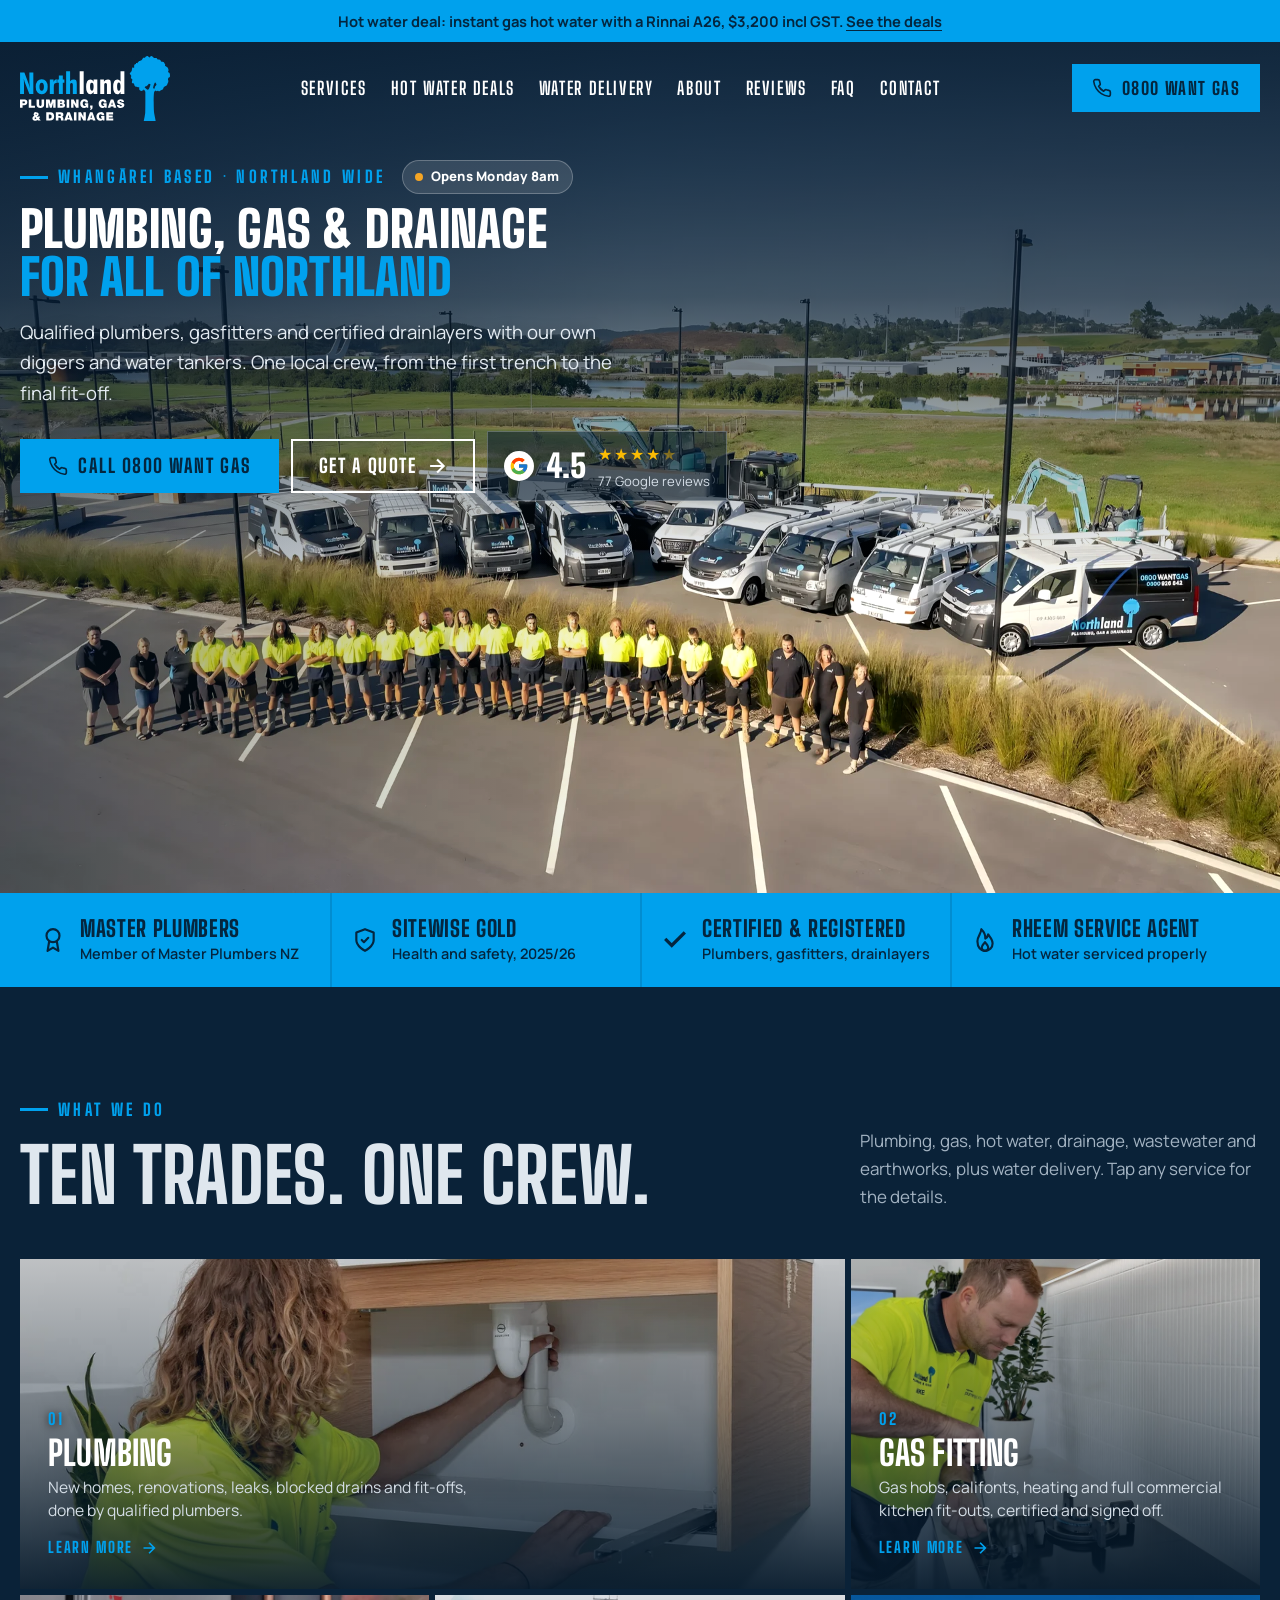
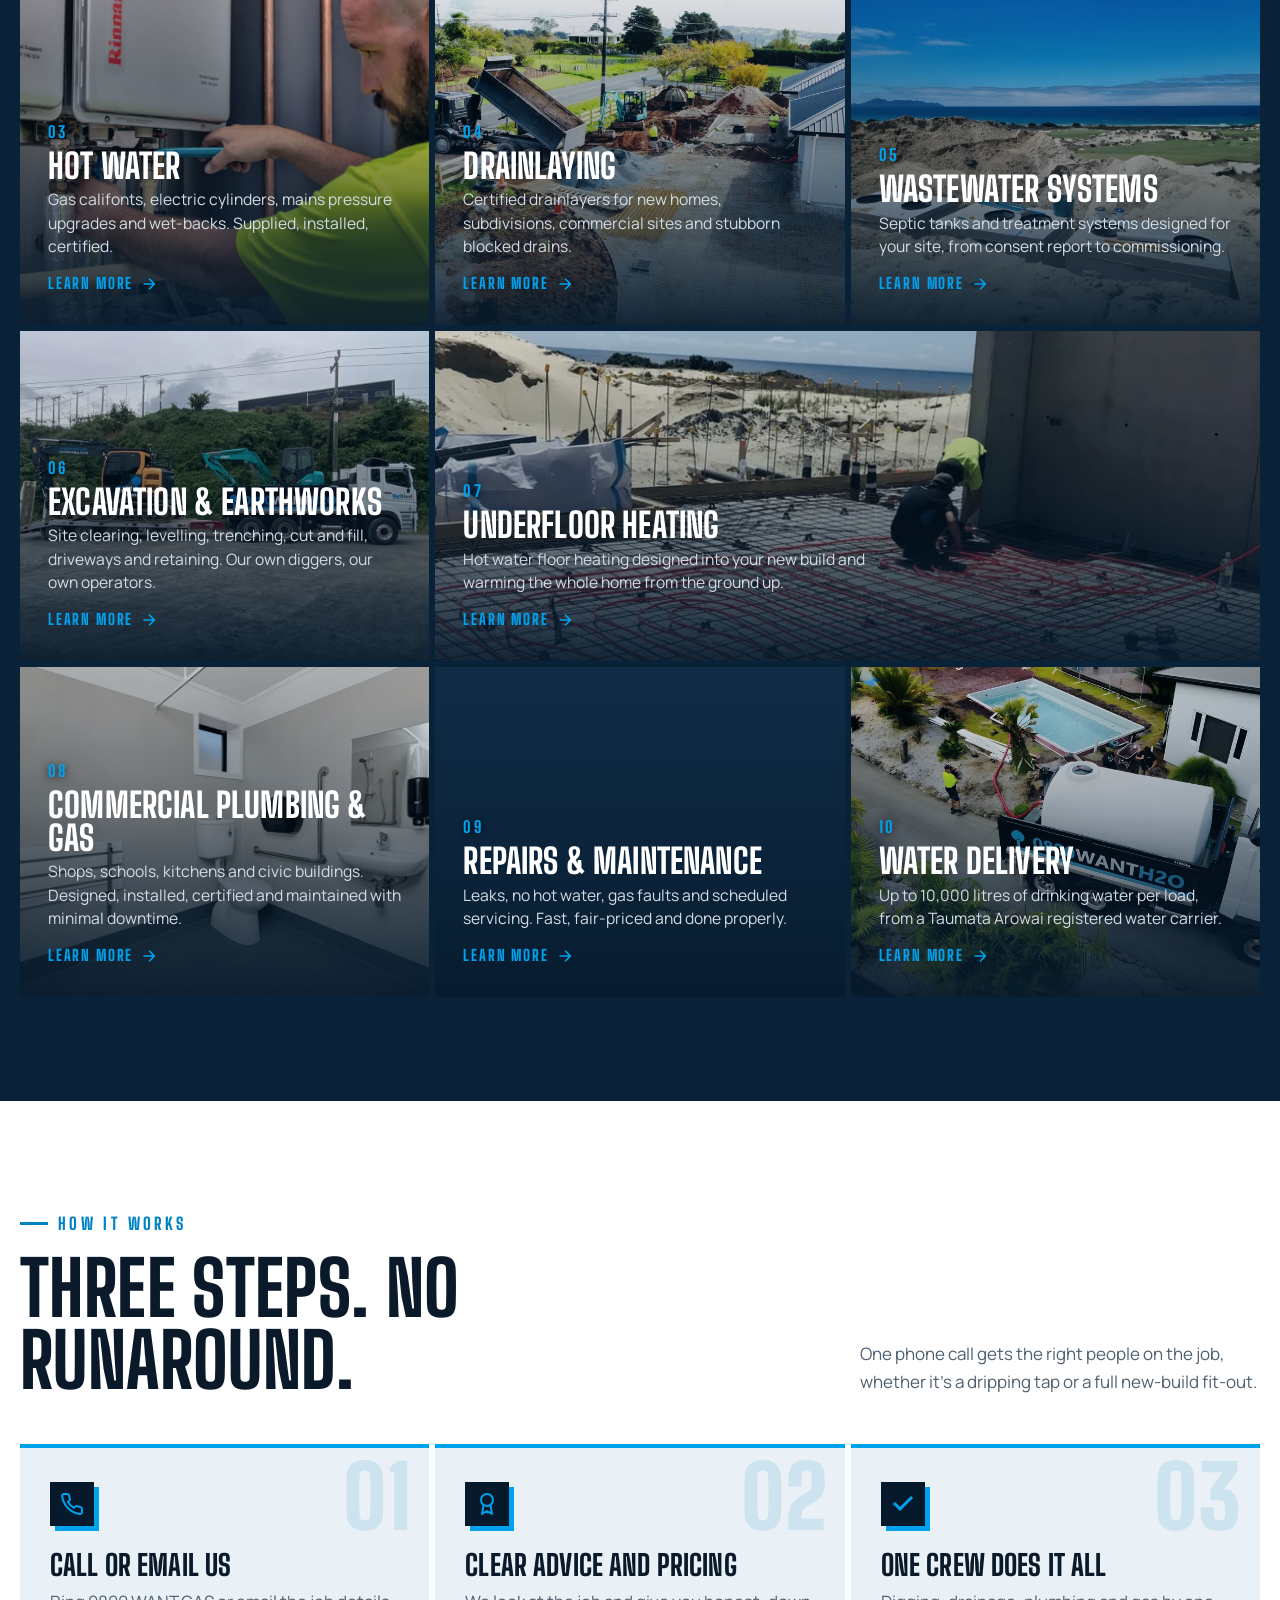
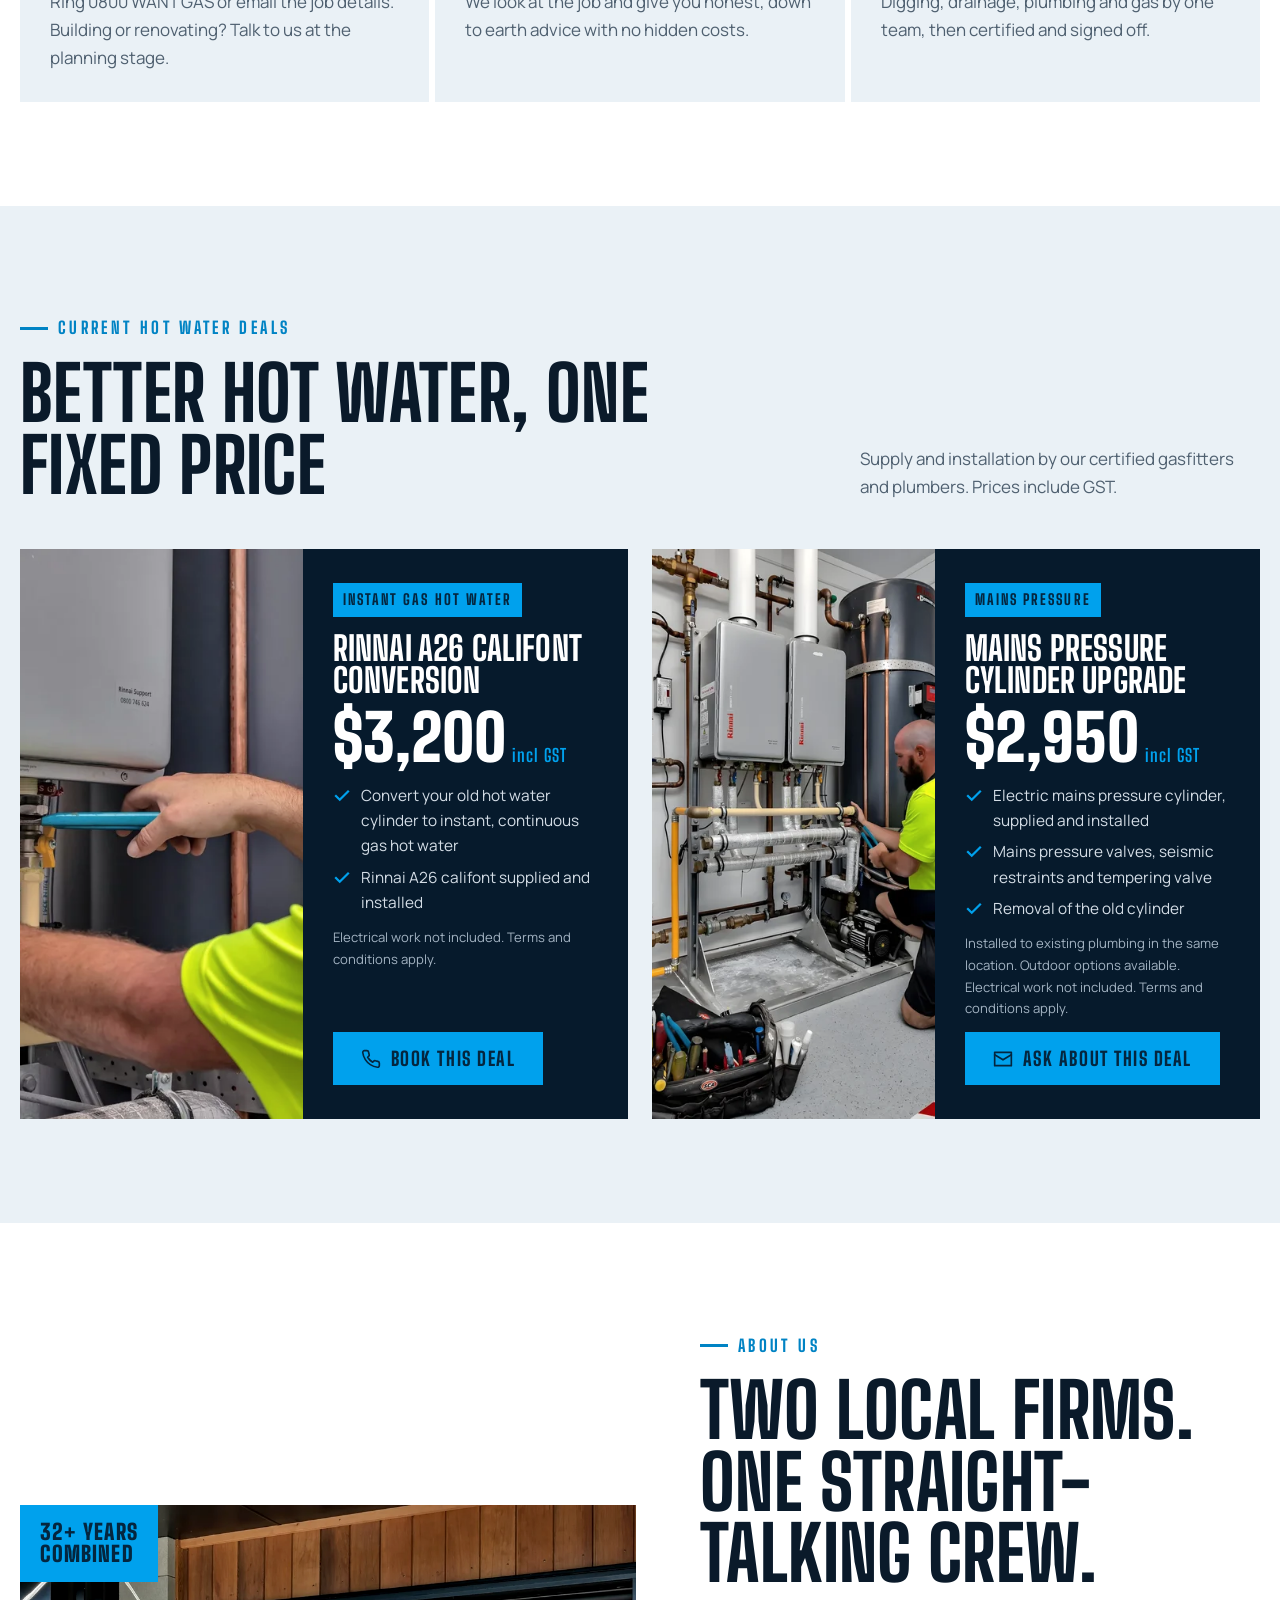
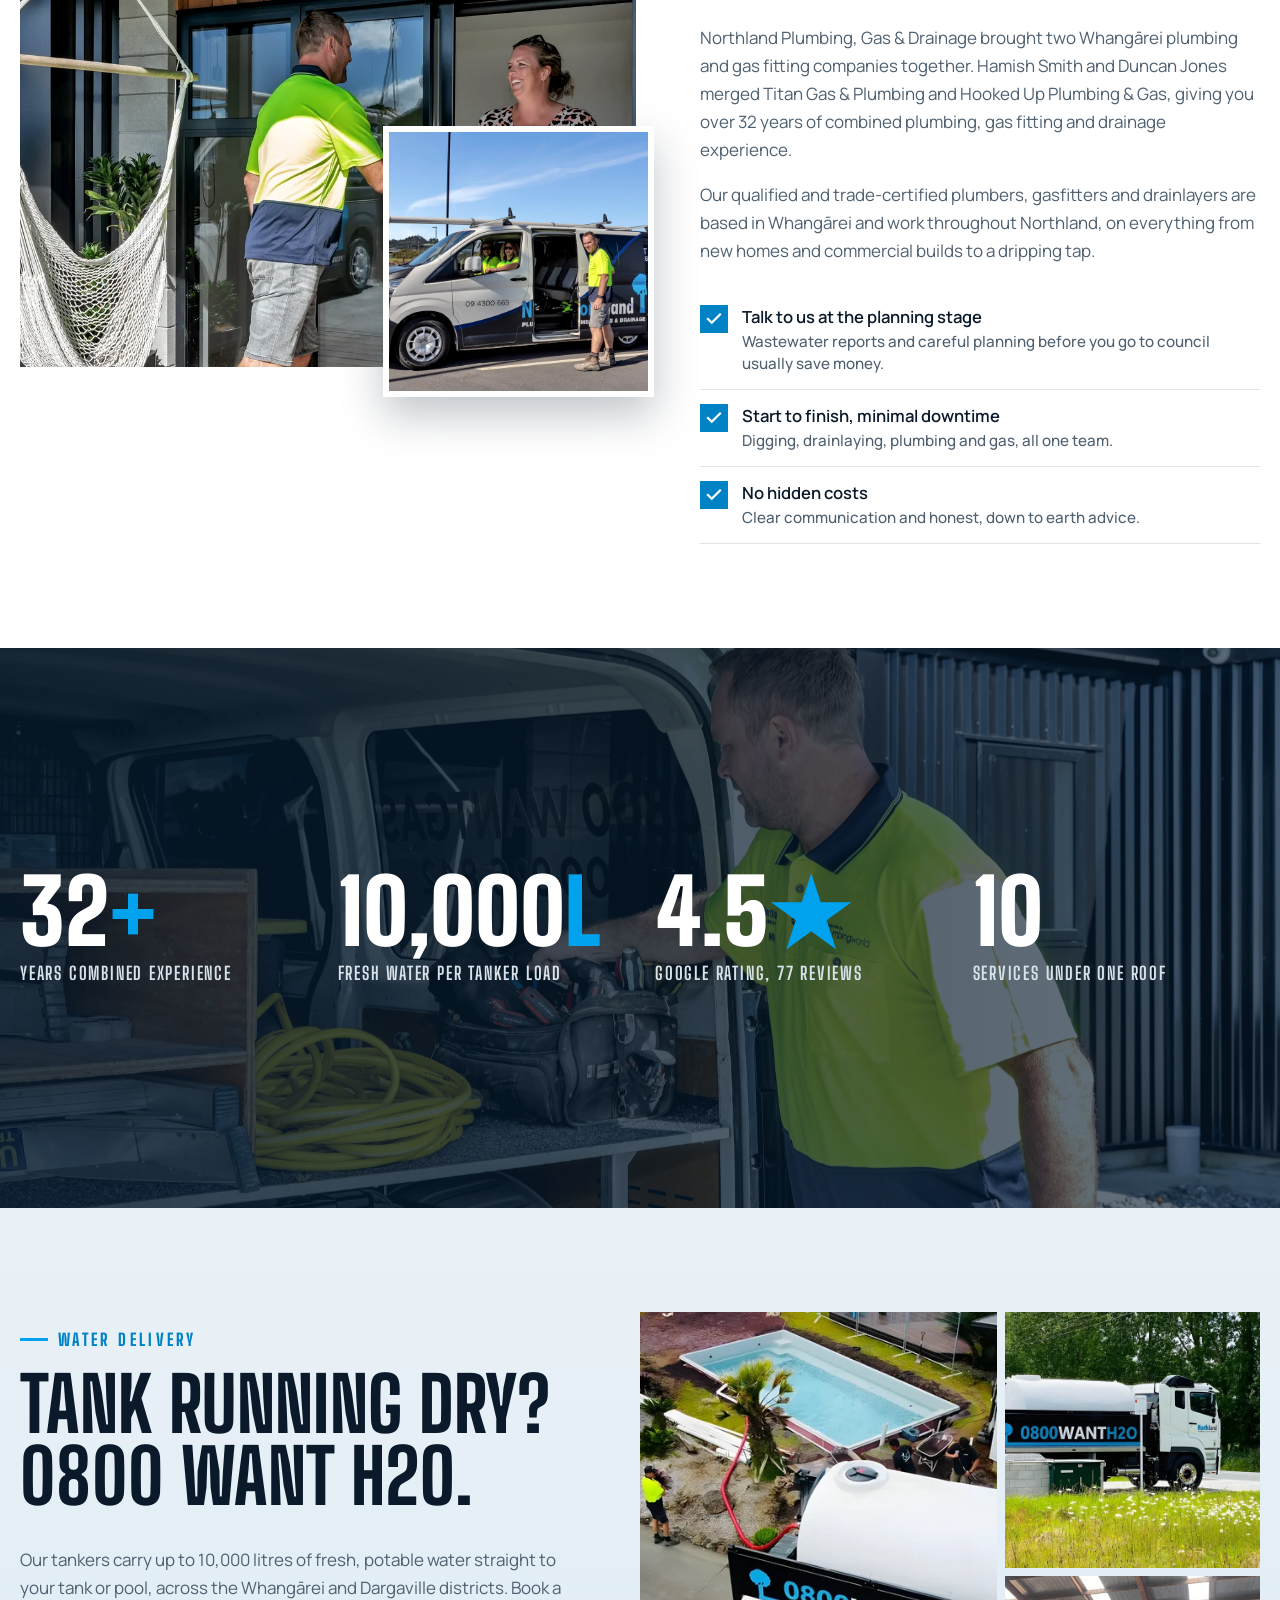
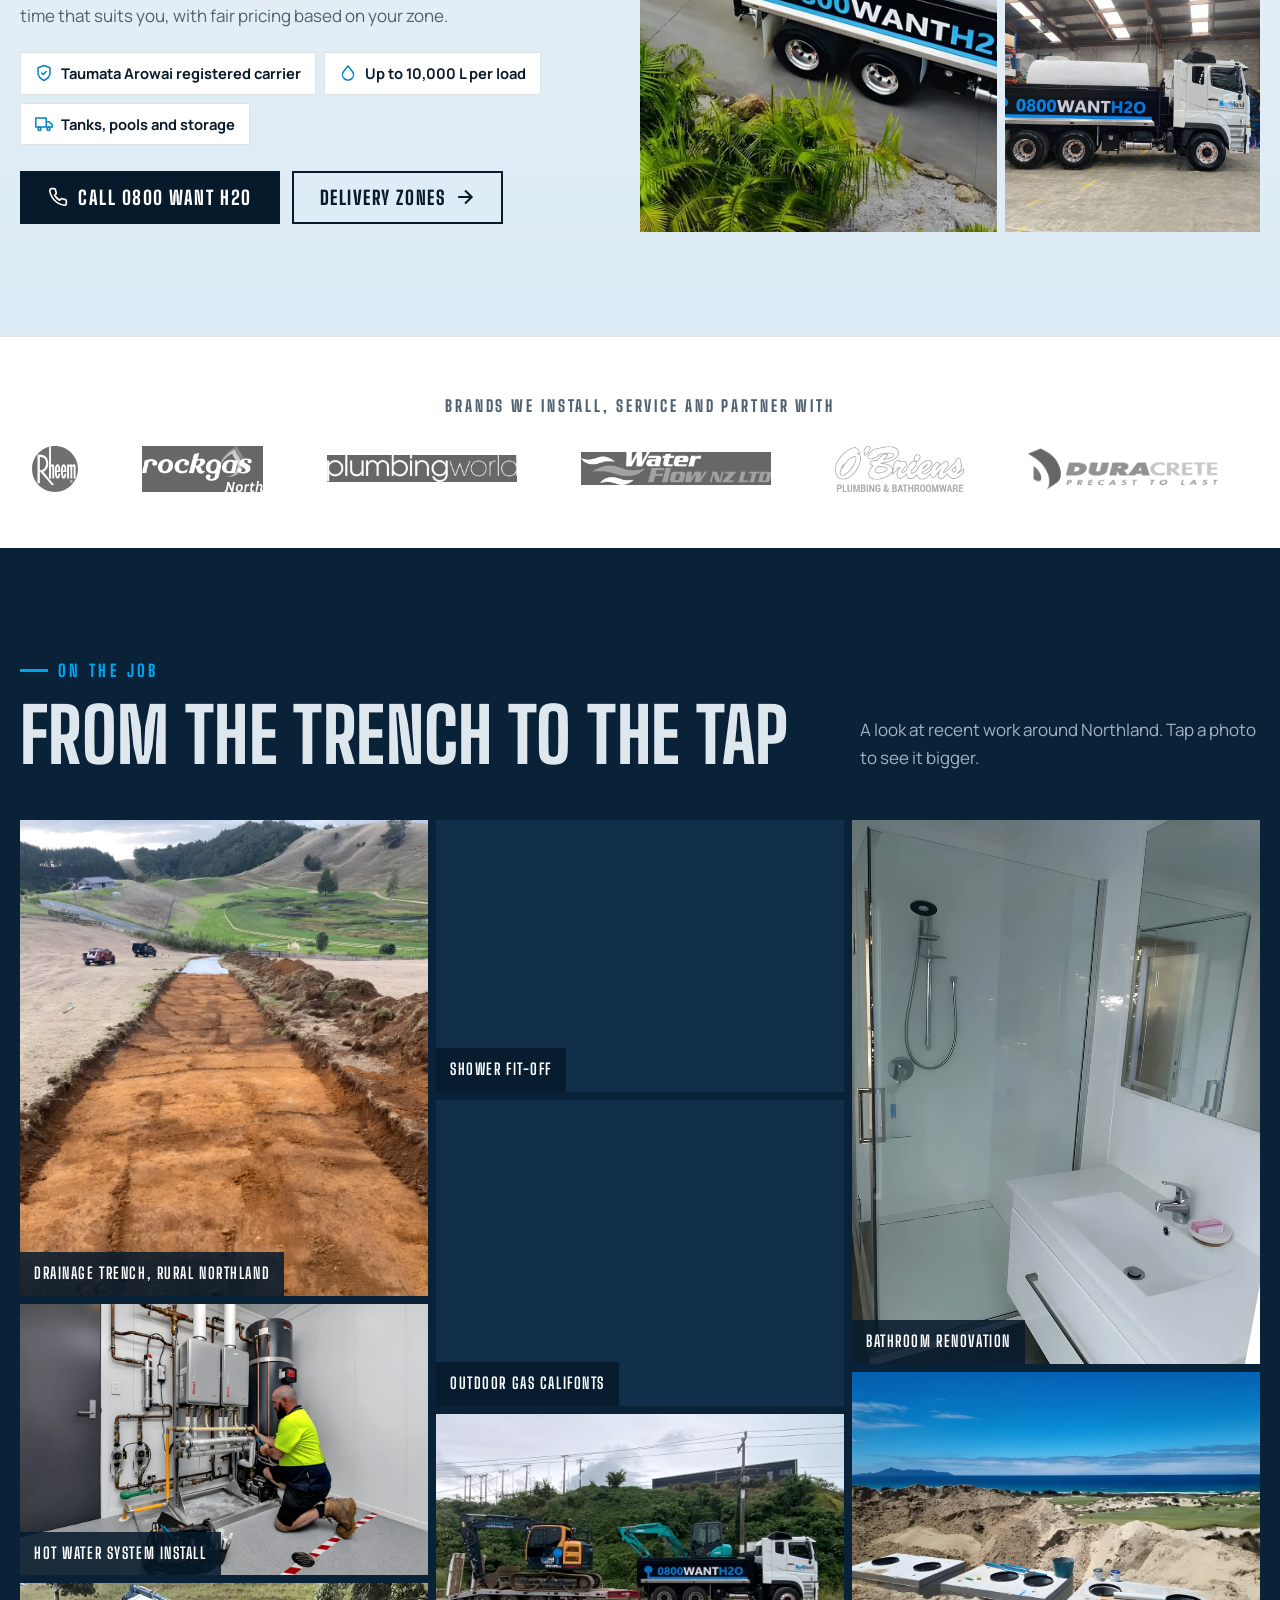
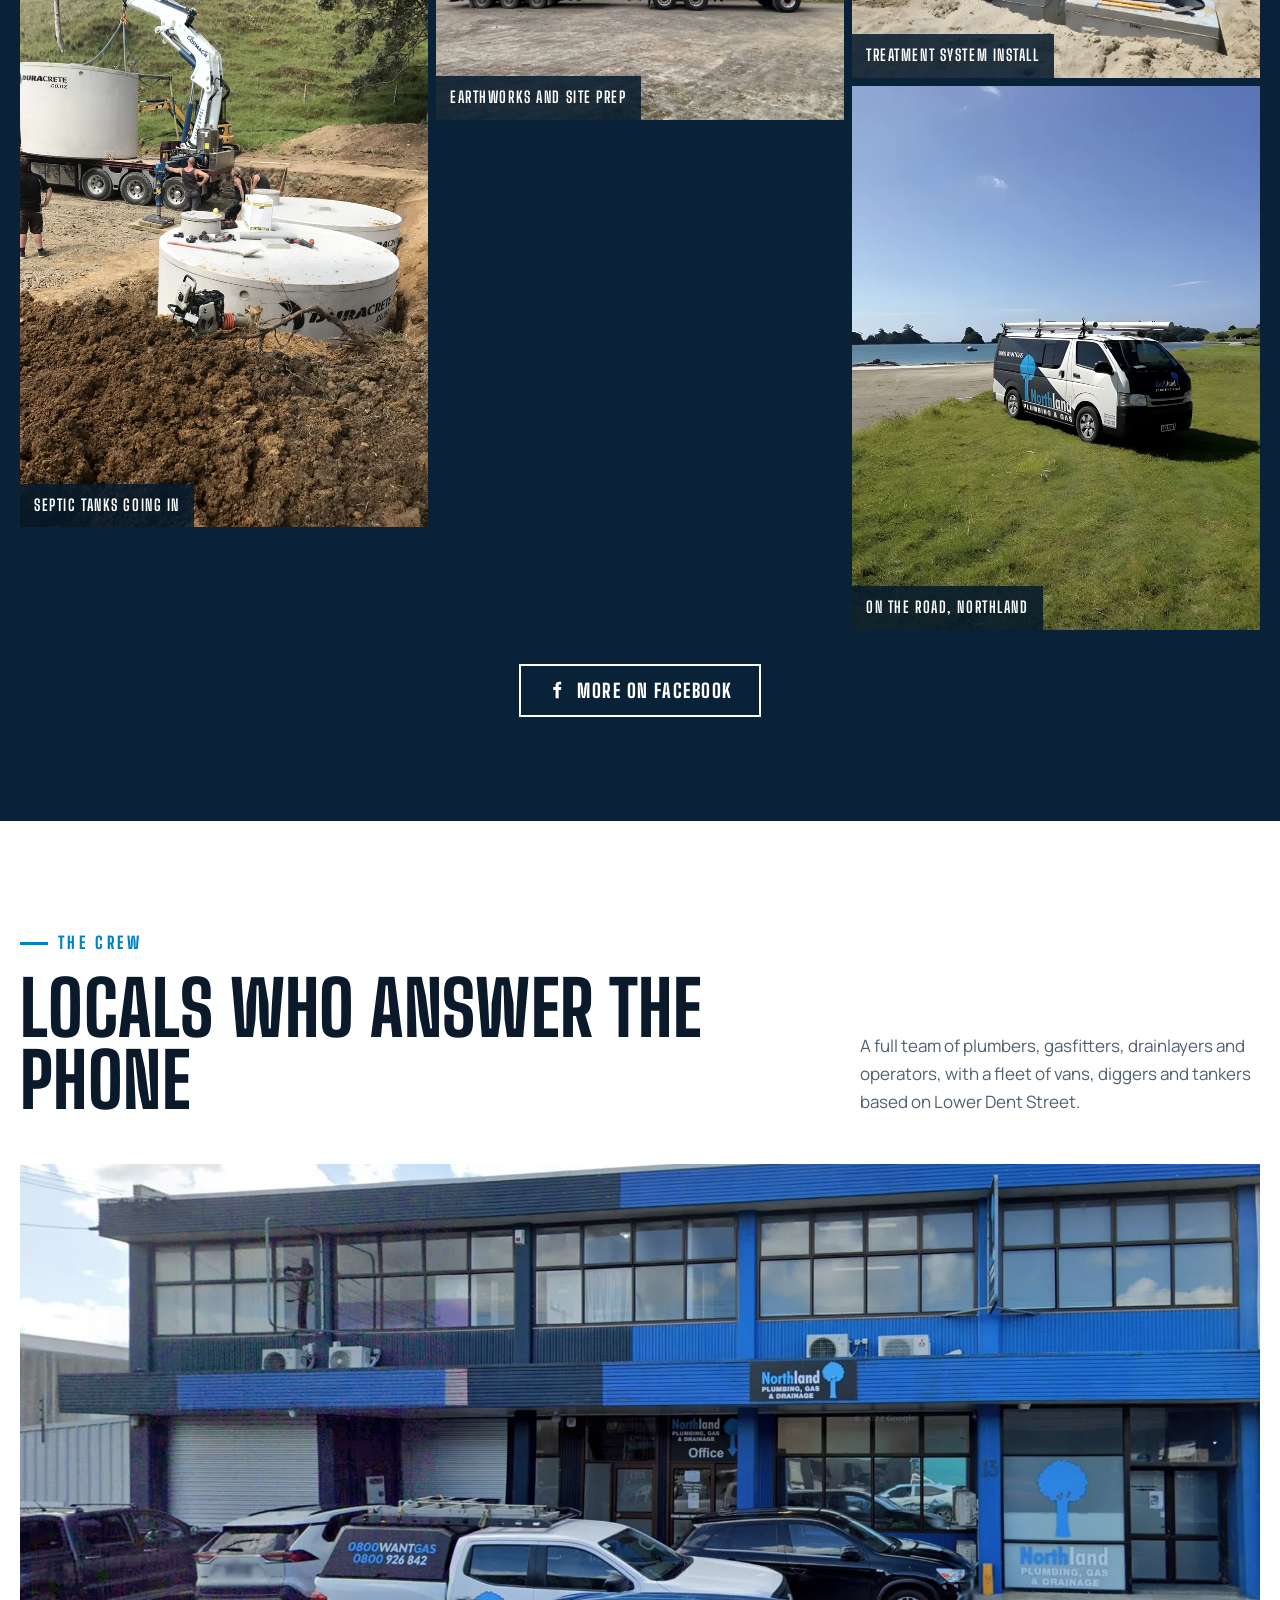
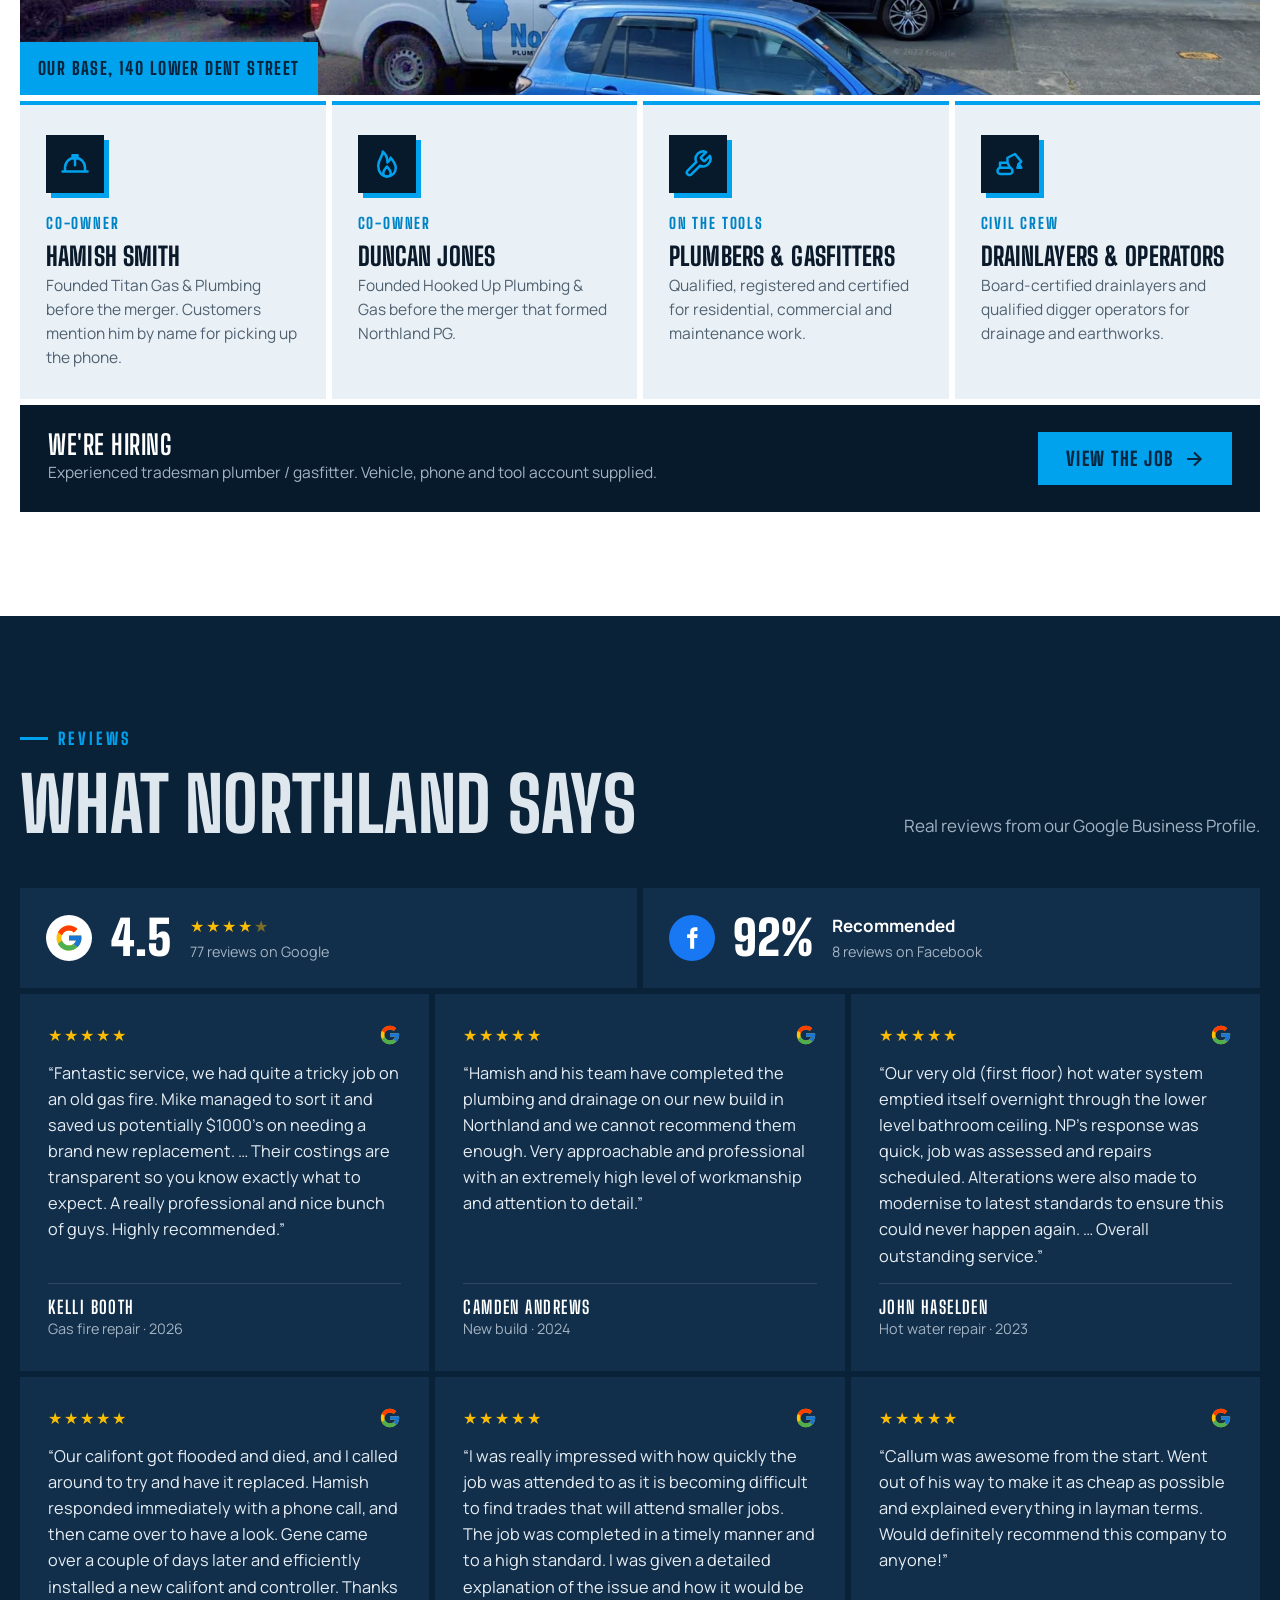
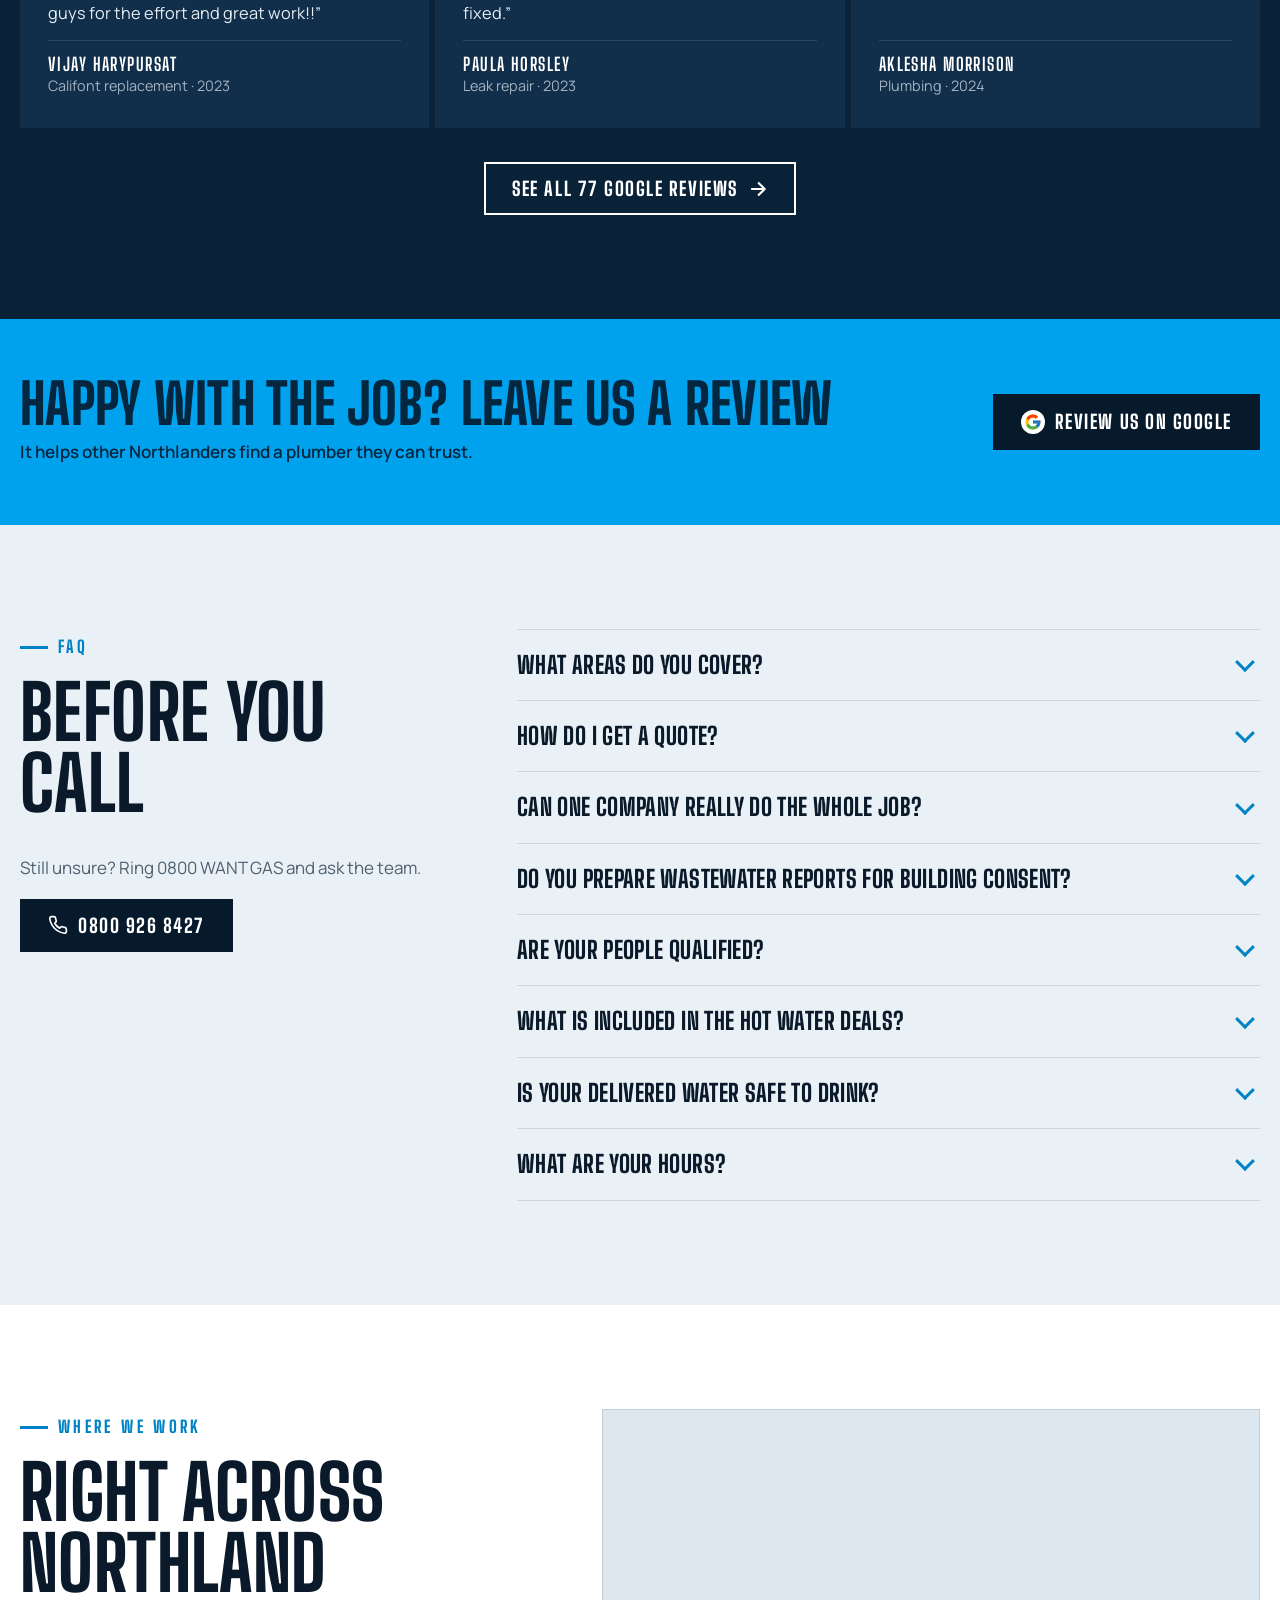
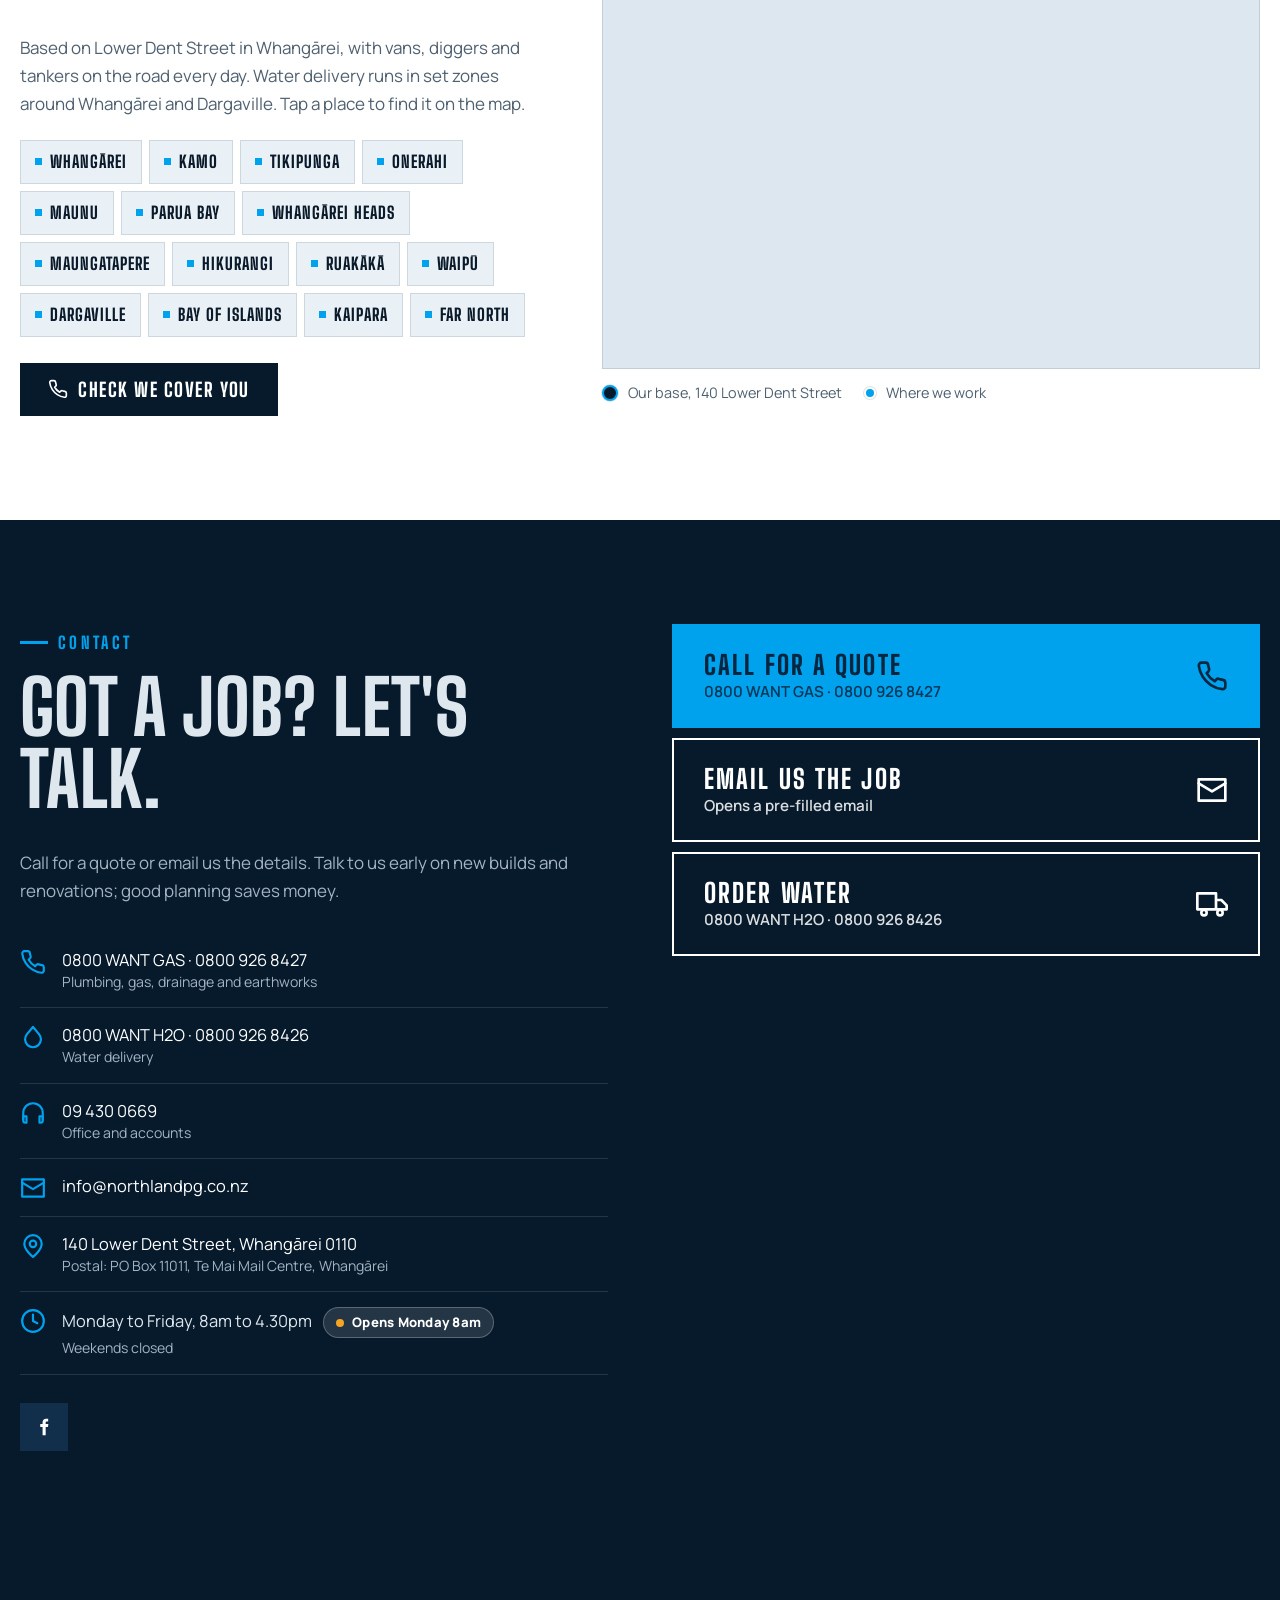
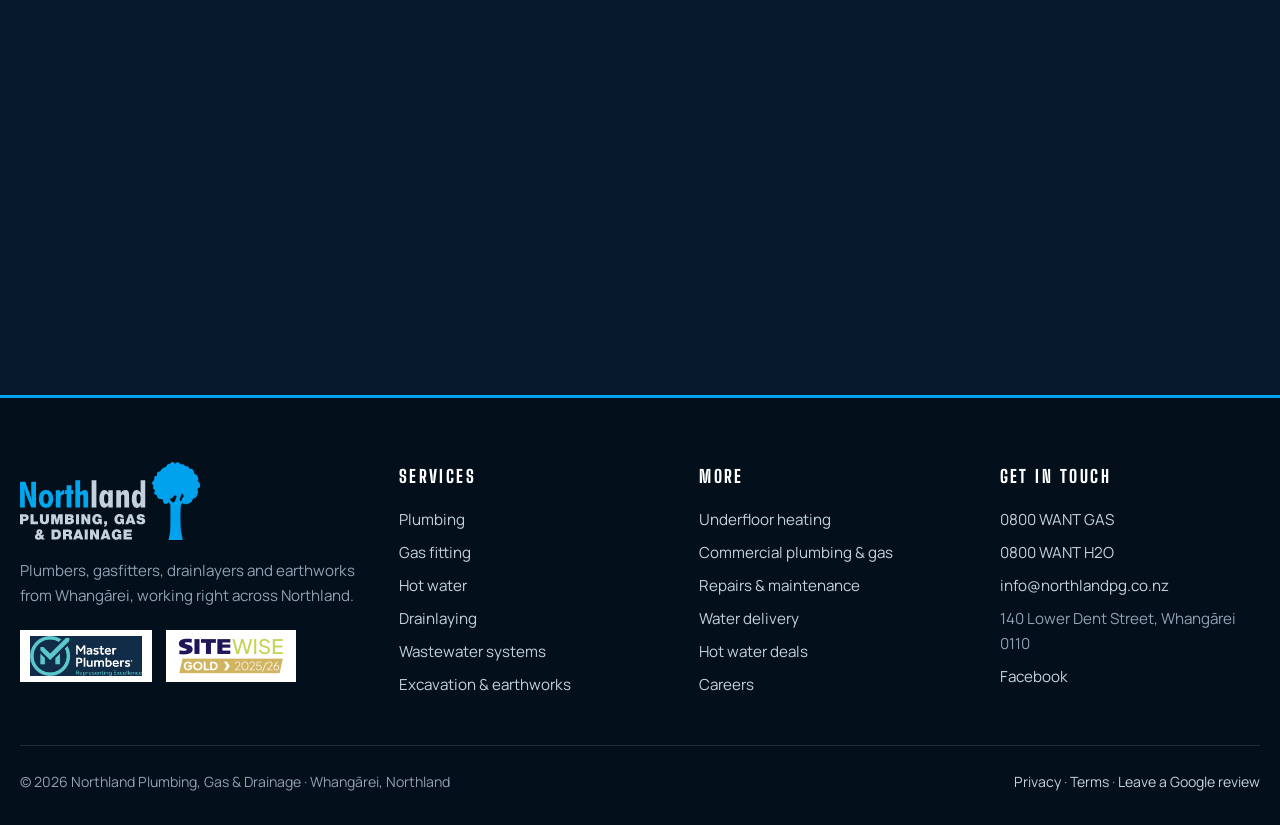
==== commit bf6e2de9: "Add a Northland map of where they work and use their own privacy policy The where-we-work section ge" ====
--- a/index.html
+++ b/index.html
@@ -25,6 +25,7 @@
 <script>document.documentElement.classList.add('js')</script>
 <script type="application/ld+json">{"@context": "https://schema.org", "@type": "Plumber", "name": "Northland Plumbing, Gas & Drainage", "url": "https://northland-plumbing-gas-drainage-dem.vercel.app/", "telephone": "+64 800 926 8427", "email": "info@northlandpg.co.nz", "image": "https://northland-plumbing-gas-drainage-dem.vercel.app/img/og-image.jpg", "logo": "https://northland-plumbing-gas-drainage-dem.vercel.app/favicon.svg", "address": {"@type": "PostalAddress", "streetAddress": "140 Lower Dent Street", "addressLocality": "Whangārei", "postalCode": "0110", "addressRegion": "Northland", "addressCountry": "NZ"}, "geo": {"@type": "GeoCoordinates", "latitude": -35.7273589, "longitude": 174.3290948}, "openingHoursSpecification": [{"@type": "OpeningHoursSpecification", "dayOfWeek": ["Monday", "Tuesday", "Wednesday", "Thursday", "Friday"], "opens": "08:00", "closes": "16:30"}], "areaServed": "Northland, New Zealand", "sameAs": ["https://www.facebook.com/NorthlandPG/"], "hasOfferCatalog": {"@type": "OfferCatalog", "name": "Services", "itemListElement": [{"@type": "Offer", "itemOffered": {"@type": "Service", "name": "Plumbing"}}, {"@type": "Offer", "itemOffered": {"@type": "Service", "name": "Gas fitting"}}, {"@type": "Offer", "itemOffered": {"@type": "Service", "name": "Hot water"}}, {"@type": "Offer", "itemOffered": {"@type": "Service", "name": "Drainlaying"}}, {"@type": "Offer", "itemOffered": {"@type": "Service", "name": "Wastewater systems"}}, {"@type": "Offer", "itemOffered": {"@type": "Service", "name": "Excavation & earthworks"}}, {"@type": "Offer", "itemOffered": {"@type": "Service", "name": "Underfloor heating"}}, {"@type": "Offer", "itemOffered": {"@type": "Service", "name": "Commercial plumbing & gas"}}, {"@type": "Offer", "itemOffered": {"@type": "Service", "name": "Repairs & maintenance"}}, {"@type": "Offer", "itemOffered": {"@type": "Service", "name": "Water delivery"}}]}}</script>
 <script type="application/ld+json">{"@context": "https://schema.org", "@type": "FAQPage", "mainEntity": [{"@type": "Question", "name": "What areas do you cover?", "acceptedAnswer": {"@type": "Answer", "text": "We are based at 140 Lower Dent Street in Whangārei and work right across Northland. Water delivery runs in set zones around Whangārei and Dargaville; see the delivery maps."}}, {"@type": "Question", "name": "How do I get a quote?", "acceptedAnswer": {"@type": "Answer", "text": "Call 0800 WANT GAS (0800 926 8427) or email info@northlandpg.co.nz with the address and what you need done. For new builds and renovations, get in touch at the planning stage; we can usually save you money with good planning early."}}, {"@type": "Question", "name": "Can one company really do the whole job?", "acceptedAnswer": {"@type": "Answer", "text": "Yes. We do the earthworks, drainlaying, wastewater, plumbing, gas and hot water, so a new build or rural section can go from first trench to final fit-off with one team and one point of contact."}}, {"@type": "Question", "name": "Do you prepare wastewater reports for building consent?", "acceptedAnswer": {"@type": "Answer", "text": "Yes. Wastewater reports are often required with a building consent application for rural sites. Talk to us before you submit plans to council."}}, {"@type": "Question", "name": "Are your people qualified?", "acceptedAnswer": {"@type": "Answer", "text": "Our plumbers, gasfitters and drainlayers are qualified and registered, our drainlayers are certified by the Plumbers, Gasfitters and Drainlayers Board, and gas work is certified and signed off. We are Master Plumbers members and hold Sitewise Gold for 2025/26."}}, {"@type": "Question", "name": "What is included in the hot water deals?", "acceptedAnswer": {"@type": "Answer", "text": "The Rinnai A26 conversion ($3,200 incl GST) replaces your old cylinder with instant gas hot water. The mains pressure upgrade ($2,950 incl GST) supplies and installs an electric mains pressure cylinder with valves, seismic restraints, tempering valve and removal of the old cylinder, connected to existing plumbing in the same location. Electrical work is not included and terms apply."}}, {"@type": "Question", "name": "Is your delivered water safe to drink?", "acceptedAnswer": {"@type": "Answer", "text": "Yes. We are a Taumata Arowai registered water carrier and deliver clean, potable water, up to 10,000 litres per load."}}, {"@type": "Question", "name": "What are your hours?", "acceptedAnswer": {"@type": "Answer", "text": "Our office is open Monday to Friday, 8am to 4.30pm. Call 0800 WANT GAS to book a job, or 0800 WANT H2O for water delivery."}}]}</script>
+<link rel="stylesheet" href="https://cdnjs.cloudflare.com/ajax/libs/leaflet/1.9.4/leaflet.min.css">
 </head>
 <body>
 <a class="skip" href="#main">Skip to content</a>
@@ -347,14 +348,19 @@
     <div>
       <span class="eyebrow reveal">Where we work</span>
       <h2 class="reveal">Right across Northland</h2>
-      <p class="muted reveal">Based on Lower Dent Street in Whangārei, with vans, diggers and tankers on the road every day. Water delivery runs in set zones around Whangārei and Dargaville.</p>
-      <a class="btn btn-dark reveal" href="tel:08009268427"><svg class="icon" aria-hidden="true"><use href="#i-phone"/></svg>Check we cover you</a>
-    </div>
-    <ul class="towns reveal">
-      <li>Whangārei</li><li>Kamo</li><li>Tikipunga</li><li>Onerahi</li><li>Maunu</li><li>Whangārei Heads</li><li>Parua Bay</li><li>Maungatapere</li><li>Hikurangi</li><li>Ruakākā</li><li>Waipū</li><li>Dargaville</li><li>Bay of Islands</li><li>Kaipara</li><li>Far North</li>
-    </ul>
-  </div>
-</section>
+      <p class="muted reveal">Based on Lower Dent Street in Whangārei, with vans, diggers and tankers on the road every day. Water delivery runs in set zones around Whangārei and Dargaville. Tap a place to find it on the map.</p>
+      <ul class="towns">
+        <li><button type="button" data-town="Whangārei">Whangārei</button></li><li><button type="button" data-town="Kamo">Kamo</button></li><li><button type="button" data-town="Tikipunga">Tikipunga</button></li><li><button type="button" data-town="Onerahi">Onerahi</button></li><li><button type="button" data-town="Maunu">Maunu</button></li><li><button type="button" data-town="Parua Bay">Parua Bay</button></li><li><button type="button" data-town="Whangārei Heads">Whangārei Heads</button></li><li><button type="button" data-town="Maungatapere">Maungatapere</button></li><li><button type="button" data-town="Hikurangi">Hikurangi</button></li><li><button type="button" data-town="Ruakākā">Ruakākā</button></li><li><button type="button" data-town="Waipū">Waipū</button></li><li><button type="button" data-town="Dargaville">Dargaville</button></li><li><button type="button" data-town="Bay of Islands">Bay of Islands</button></li><li><button type="button" data-town="Kaipara">Kaipara</button></li><li><button type="button" data-town="Far North">Far North</button></li>
+      </ul>
+      <a class="btn btn-dark" href="tel:08009268427"><svg class="icon" aria-hidden="true"><use href="#i-phone"/></svg>Check we cover you</a>
+    </div>
+    <div class="area-map-wrap">
+      <div id="areaMap" class="area-map" role="region" aria-label="Map of the places we work in Northland" data-places='[{&quot;n&quot;: &quot;Whangārei&quot;, &quot;lat&quot;: -35.7251, &quot;lng&quot;: 174.3237, &quot;sub&quot;: true}, {&quot;n&quot;: &quot;Kamo&quot;, &quot;lat&quot;: -35.679, &quot;lng&quot;: 174.304, &quot;sub&quot;: true}, {&quot;n&quot;: &quot;Tikipunga&quot;, &quot;lat&quot;: -35.696, &quot;lng&quot;: 174.336, &quot;sub&quot;: true}, {&quot;n&quot;: &quot;Onerahi&quot;, &quot;lat&quot;: -35.769, &quot;lng&quot;: 174.364, &quot;sub&quot;: true}, {&quot;n&quot;: &quot;Maunu&quot;, &quot;lat&quot;: -35.74, &quot;lng&quot;: 174.279, &quot;sub&quot;: true}, {&quot;n&quot;: &quot;Parua Bay&quot;, &quot;lat&quot;: -35.772, &quot;lng&quot;: 174.456, &quot;sub&quot;: true}, {&quot;n&quot;: &quot;Whangārei Heads&quot;, &quot;lat&quot;: -35.826, &quot;lng&quot;: 174.513, &quot;sub&quot;: true}, {&quot;n&quot;: &quot;Maungatapere&quot;, &quot;lat&quot;: -35.753, &quot;lng&quot;: 174.201, &quot;sub&quot;: true}, {&quot;n&quot;: &quot;Hikurangi&quot;, &quot;lat&quot;: -35.597, &quot;lng&quot;: 174.287, &quot;sub&quot;: false}, {&quot;n&quot;: &quot;Ruakākā&quot;, &quot;lat&quot;: -35.907, &quot;lng&quot;: 174.45, &quot;sub&quot;: false}, {&quot;n&quot;: &quot;Waipū&quot;, &quot;lat&quot;: -35.985, &quot;lng&quot;: 174.443, &quot;sub&quot;: false}, {&quot;n&quot;: &quot;Dargaville&quot;, &quot;lat&quot;: -35.942, &quot;lng&quot;: 173.871, &quot;sub&quot;: false}, {&quot;n&quot;: &quot;Bay of Islands&quot;, &quot;lat&quot;: -35.283, &quot;lng&quot;: 174.091, &quot;sub&quot;: false}, {&quot;n&quot;: &quot;Kaipara&quot;, &quot;lat&quot;: -36.111, &quot;lng&quot;: 174.061, &quot;sub&quot;: false}, {&quot;n&quot;: &quot;Far North&quot;, &quot;lat&quot;: -35.115, &quot;lng&quot;: 173.263, &quot;sub&quot;: false}]' data-hq='{&quot;lat&quot;: -35.7273589, &quot;lng&quot;: 174.3290948}'></div>
+      <p class="map-key"><span class="k-hq"></span>Our base, 140 Lower Dent Street <span class="k-pin"></span>Where we work</p>
+    </div>
+  </div>
+</section>
+<script src="https://cdnjs.cloudflare.com/ajax/libs/leaflet/1.9.4/leaflet.min.js"></script>
 
 <section id="contact" class="contact">
   <div class="wrap contact-grid">
--- a/styles.css
+++ b/styles.css
@@ -161,11 +161,31 @@
 @media (max-width:860px){.steps{grid-template-columns:1fr}}
 
 /* ---------- AREAS ---------- */
-.areas-grid{display:grid;grid-template-columns:1fr 1.2fr;gap:56px;align-items:center}
-.towns{list-style:none;margin:0;padding:0;display:flex;flex-wrap:wrap;gap:8px}
-.towns li{background:var(--mist);border:1px solid var(--line-dark);padding:10px 16px;font-family:var(--display);font-weight:800;text-transform:uppercase;letter-spacing:.06em;font-size:1.1rem;color:var(--ink);display:flex;align-items:center;gap:8px}
-.towns li::before{content:"";width:7px;height:7px;background:var(--accent);flex:none}
-@media (max-width:860px){.areas-grid{grid-template-columns:1fr;gap:28px}}
+.areas-grid{display:grid;grid-template-columns:1fr 1.25fr;gap:56px;align-items:start}
+.towns{list-style:none;margin:22px 0 26px;padding:0;display:flex;flex-wrap:wrap;gap:7px}
+.towns button{background:var(--mist);border:1px solid var(--line-dark);padding:9px 14px;min-height:44px;font-family:var(--display);font-weight:800;text-transform:uppercase;letter-spacing:.06em;font-size:1.05rem;color:var(--ink);display:flex;align-items:center;gap:8px;cursor:pointer;transition:background .2s,color .2s}
+.towns button::before{content:"";width:7px;height:7px;background:var(--accent);flex:none}
+.towns button:hover,.towns button.on{background:var(--navy);color:#fff}
+.area-map-wrap{position:sticky;top:96px}
+.area-map{height:560px;background:#dce7ef;border:1px solid var(--line-dark);z-index:0}
+.area-map .leaflet-tile-pane{filter:grayscale(.55) saturate(.85) brightness(1.04) contrast(.95)}
+.area-map .leaflet-control-attribution{font-size:10px}
+.pin{display:block;width:16px;height:16px;border-radius:50%;background:var(--accent);border:3px solid #fff;box-shadow:0 2px 8px rgba(6,26,44,.45)}
+.pin.sub{width:12px;height:12px;margin:2px;border-width:2px}
+.hq-pin{display:grid;place-items:center;width:38px;height:38px;border-radius:50%;background:var(--navy);color:var(--accent);font-family:var(--display);font-weight:900;font-size:.95rem;letter-spacing:.04em;border:3px solid var(--accent);box-shadow:0 0 0 0 rgba(0,161,237,.55);animation:hqpulse 2.4s infinite}
+@keyframes hqpulse{70%{box-shadow:0 0 0 14px rgba(0,161,237,0)}100%{box-shadow:0 0 0 0 rgba(0,161,237,0)}}
+.leaflet-tooltip.town-label{background:var(--navy);color:#fff;border:0;border-radius:0;box-shadow:0 2px 8px rgba(6,26,44,.3);font-family:var(--display);font-weight:800;text-transform:uppercase;letter-spacing:.06em;font-size:.86rem;padding:3px 8px}
+.leaflet-tooltip.hq-label{background:var(--accent);color:var(--accent-ink)}
+.leaflet-tooltip-right.town-label::before{border-right-color:var(--navy)}
+.leaflet-tooltip-left.town-label::before{border-left-color:var(--navy)}
+.leaflet-tooltip-top.town-label::before{border-top-color:var(--navy)}
+.leaflet-tooltip-bottom.town-label::before{border-bottom-color:var(--navy)}
+.leaflet-tooltip-left.hq-label::before{border-left-color:var(--accent)}
+.map-key{display:flex;flex-wrap:wrap;align-items:center;gap:8px 10px;margin:12px 0 0;font-size:.9rem;color:var(--muted-dark)}
+.map-key span{display:inline-block;width:12px;height:12px;border-radius:50%;background:var(--accent);border:2px solid #fff;box-shadow:0 0 0 1px var(--line-dark)}
+.map-key .k-hq{background:var(--navy);border-color:var(--accent);width:16px;height:16px}
+.map-key .k-pin{margin-left:12px}
+@media (max-width:860px){.areas-grid{grid-template-columns:1fr;gap:28px}.area-map-wrap{position:static}.area-map{height:420px}}
 
 /* ---------- DEALS ---------- */
 .deals-grid{display:grid;grid-template-columns:1fr 1fr;gap:24px}
